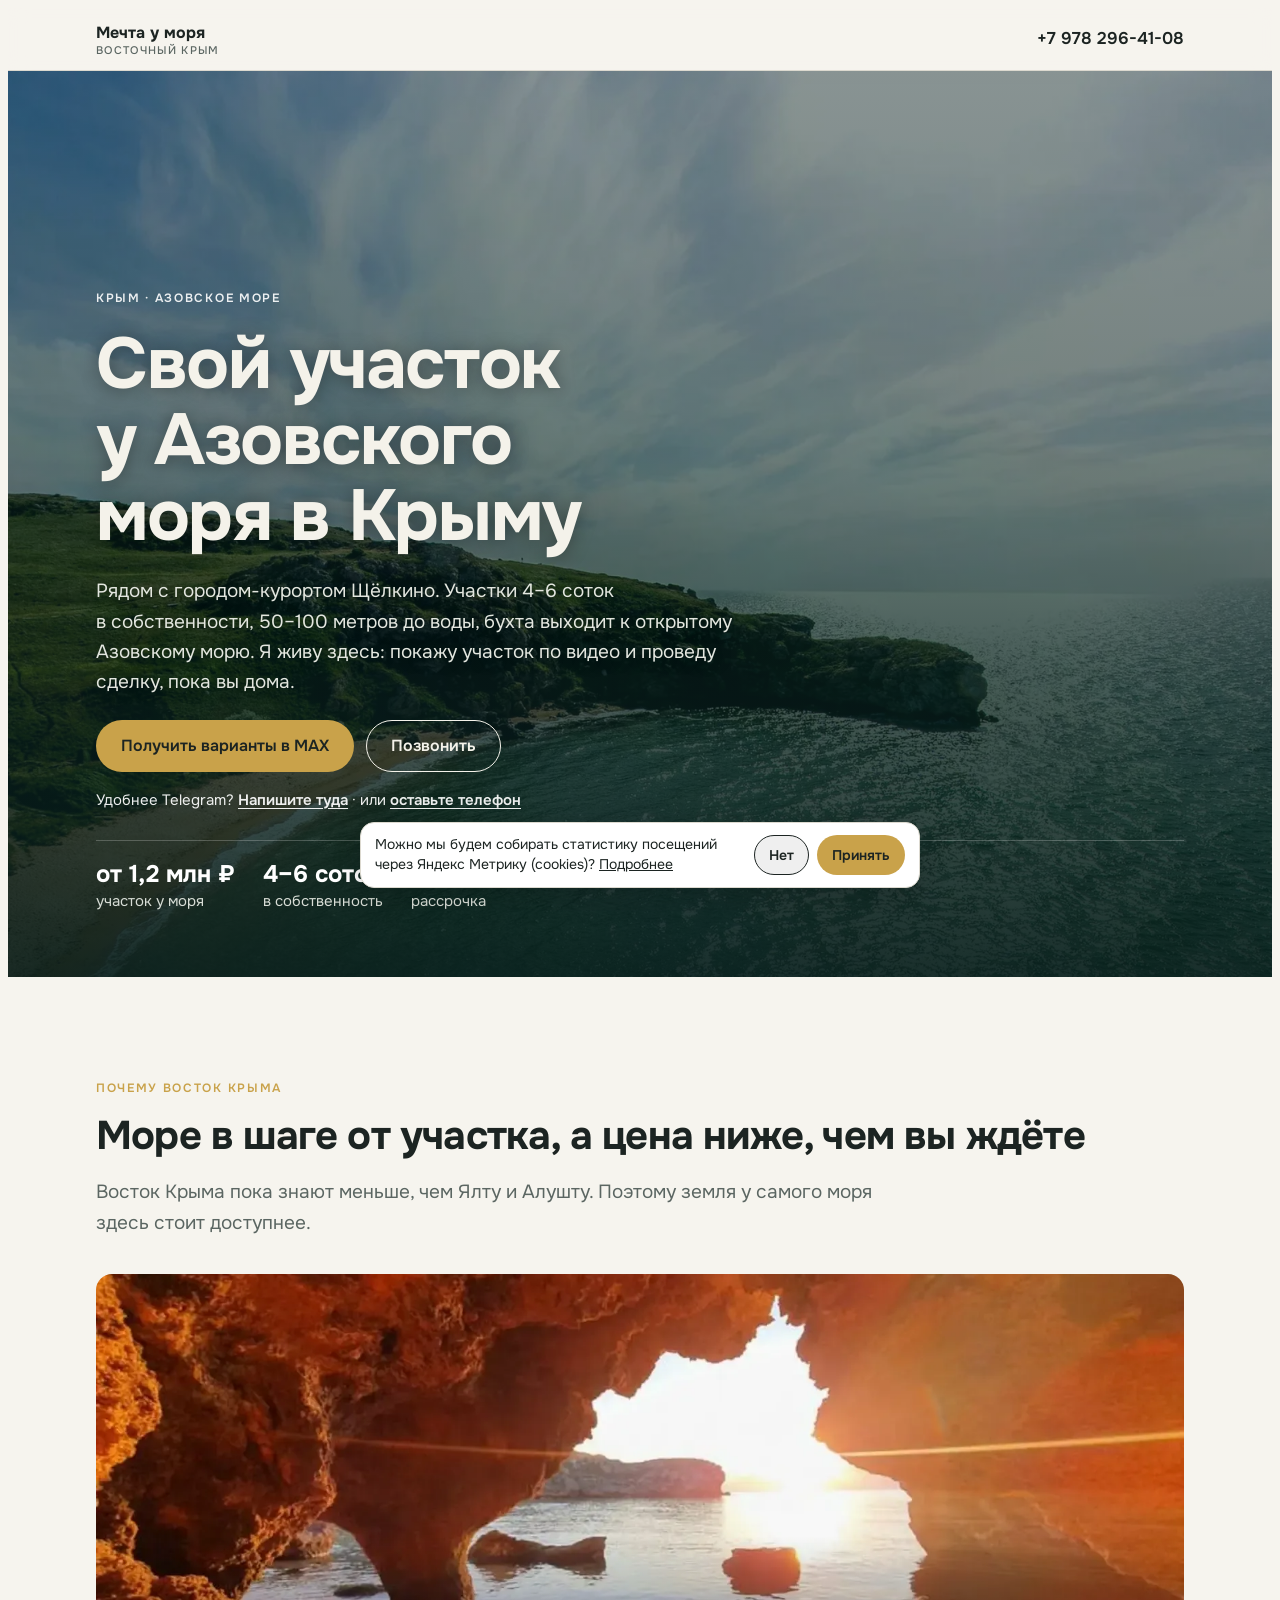
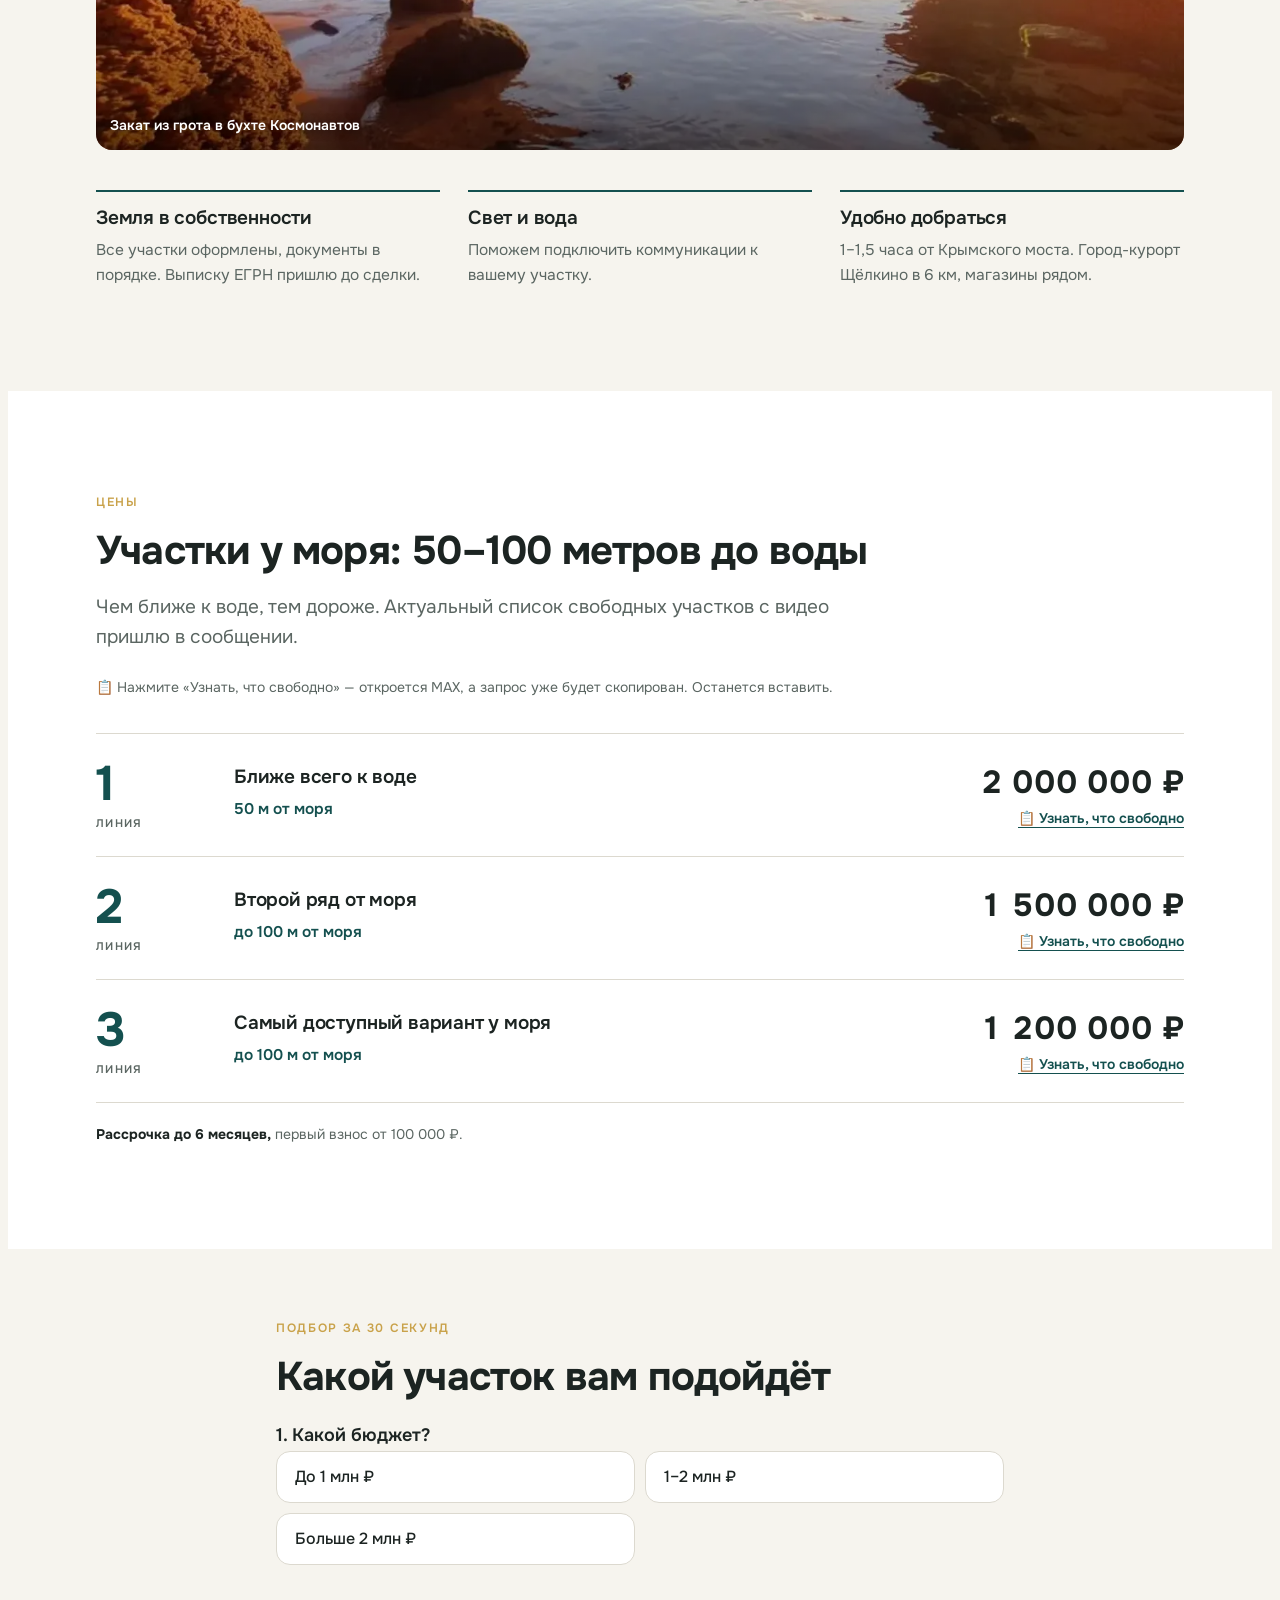
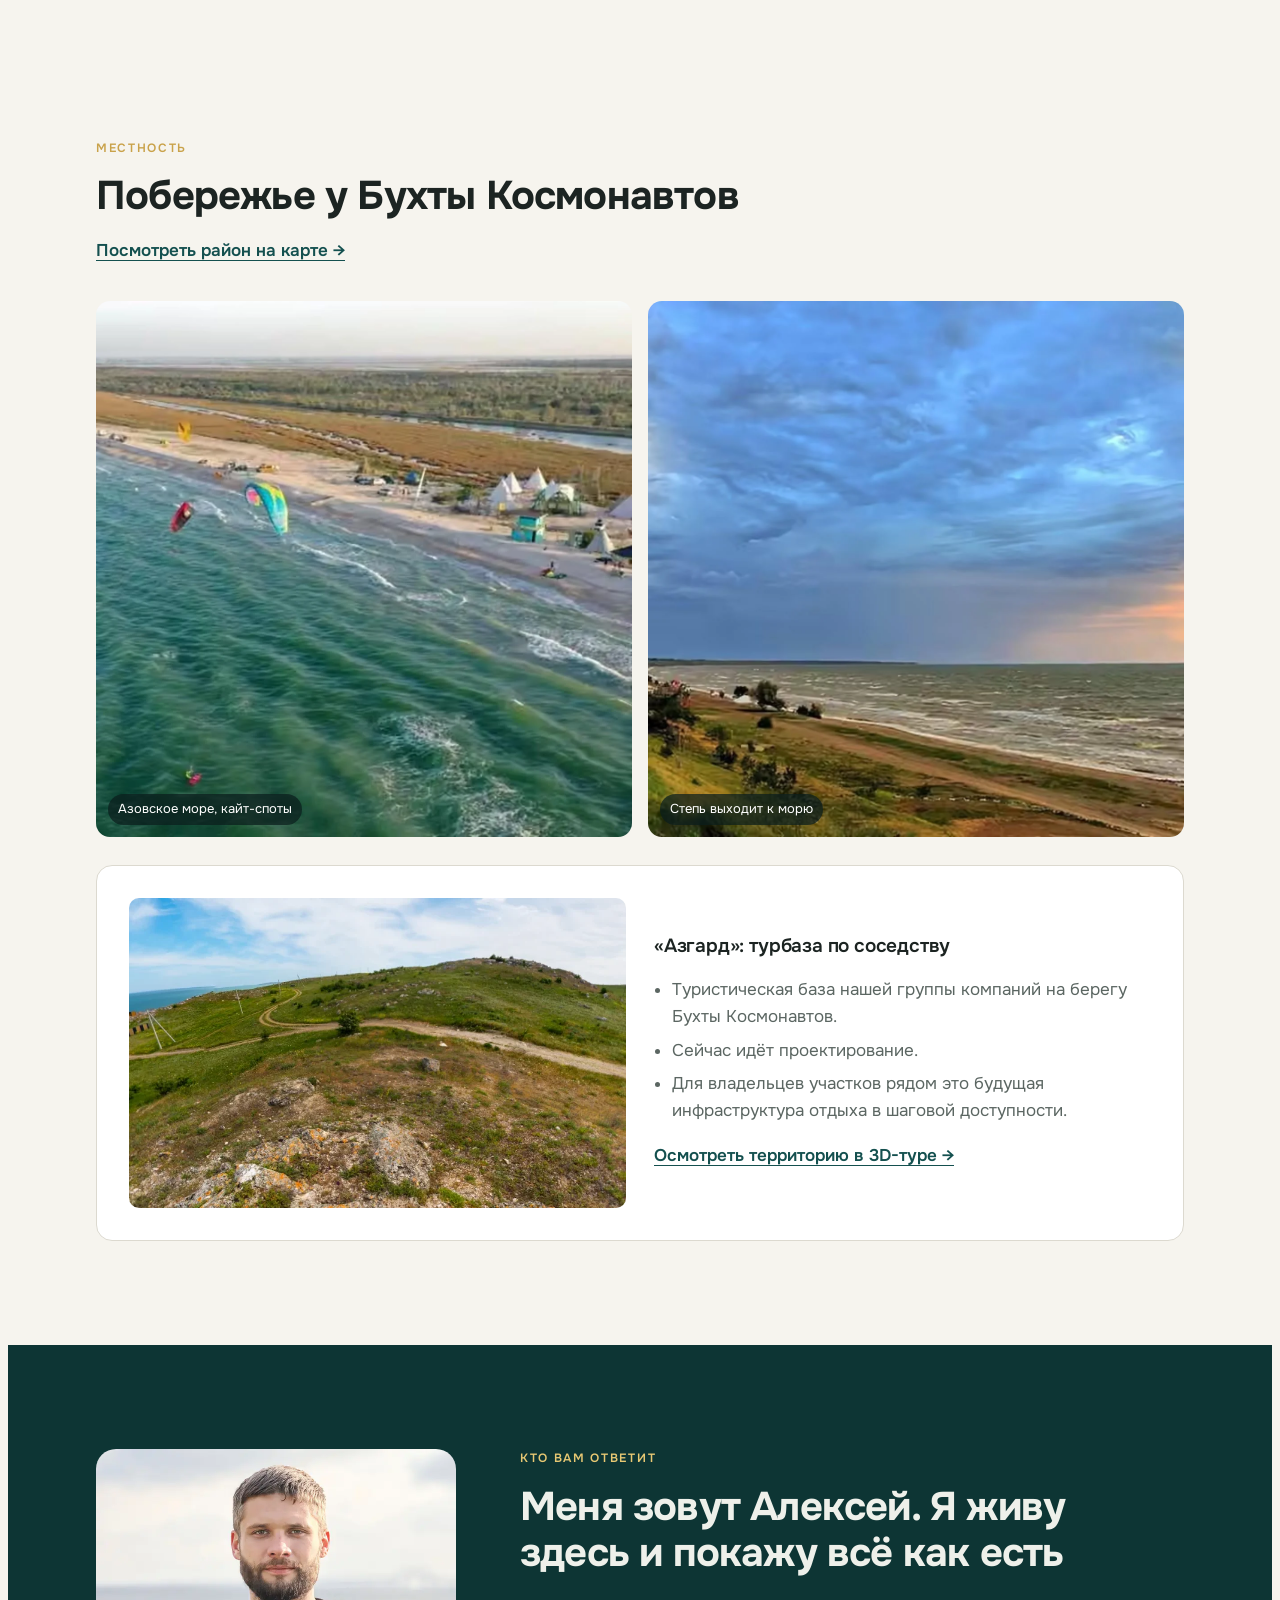
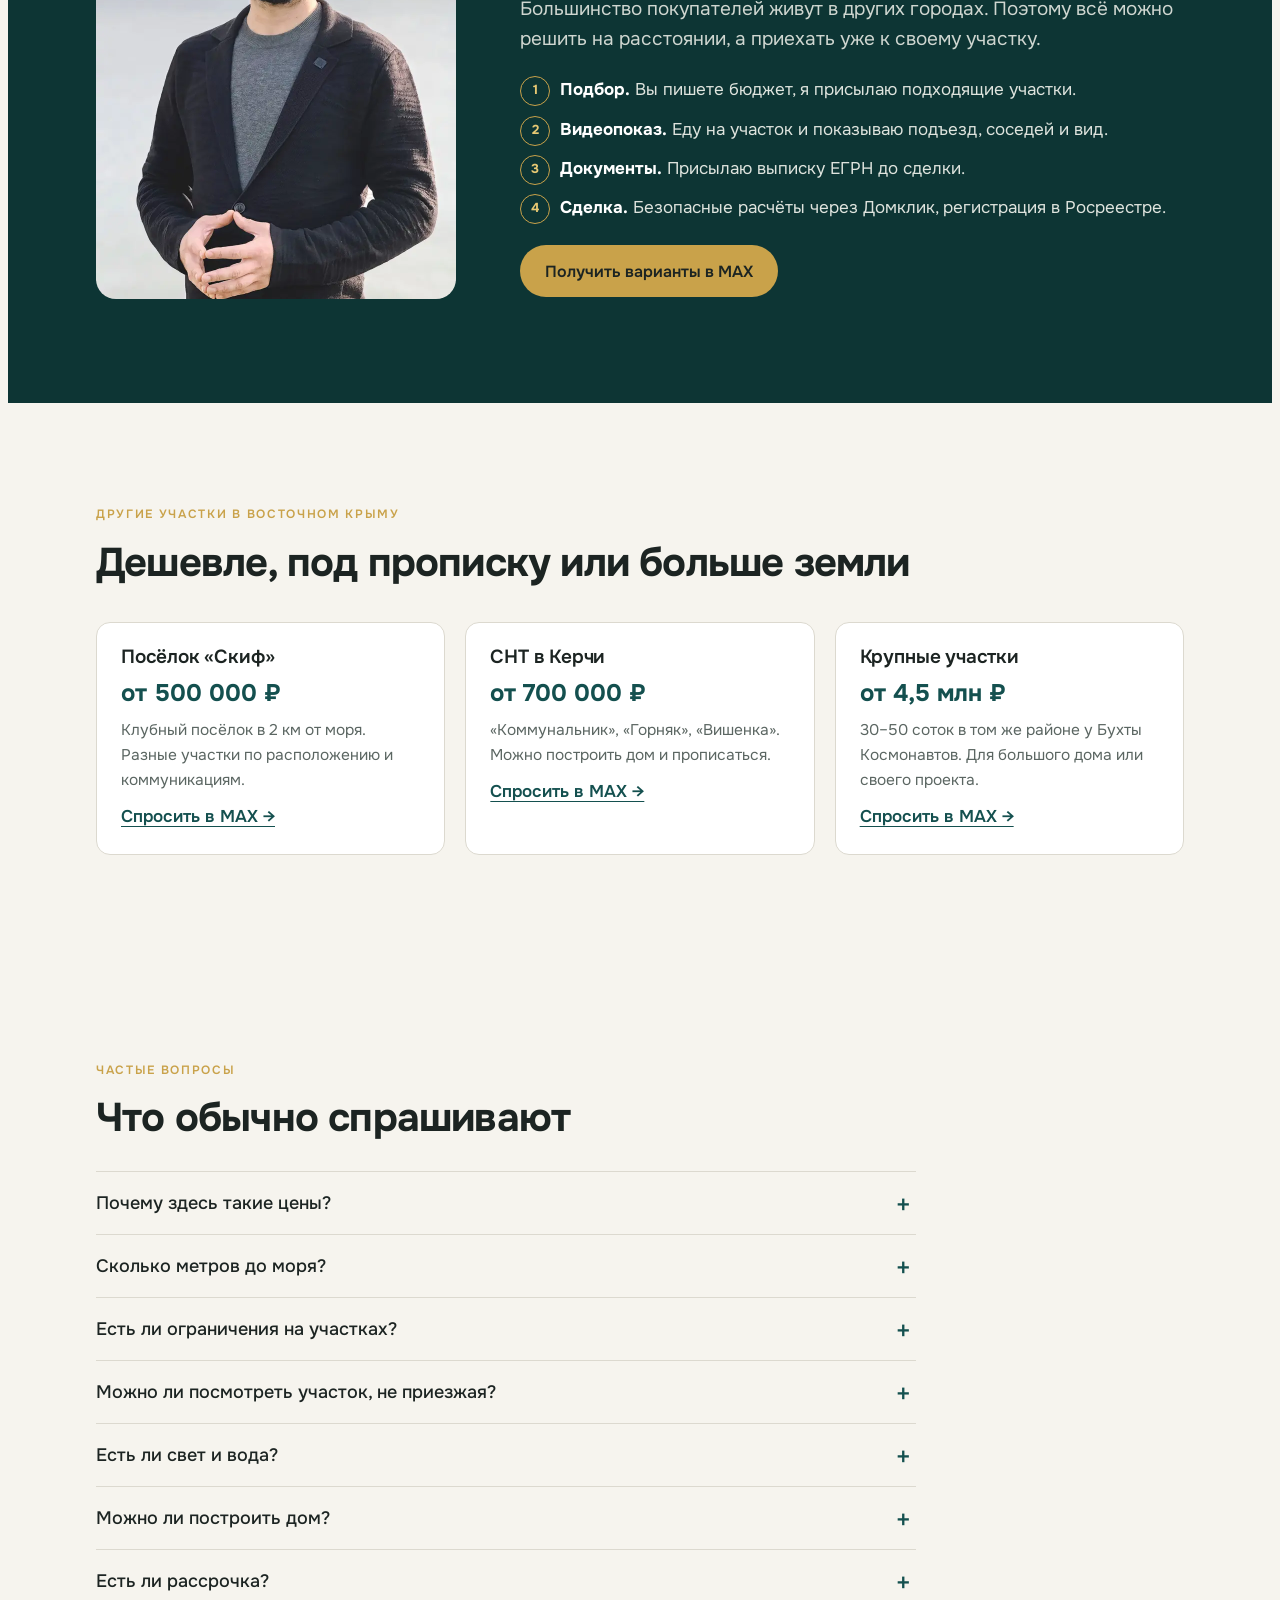
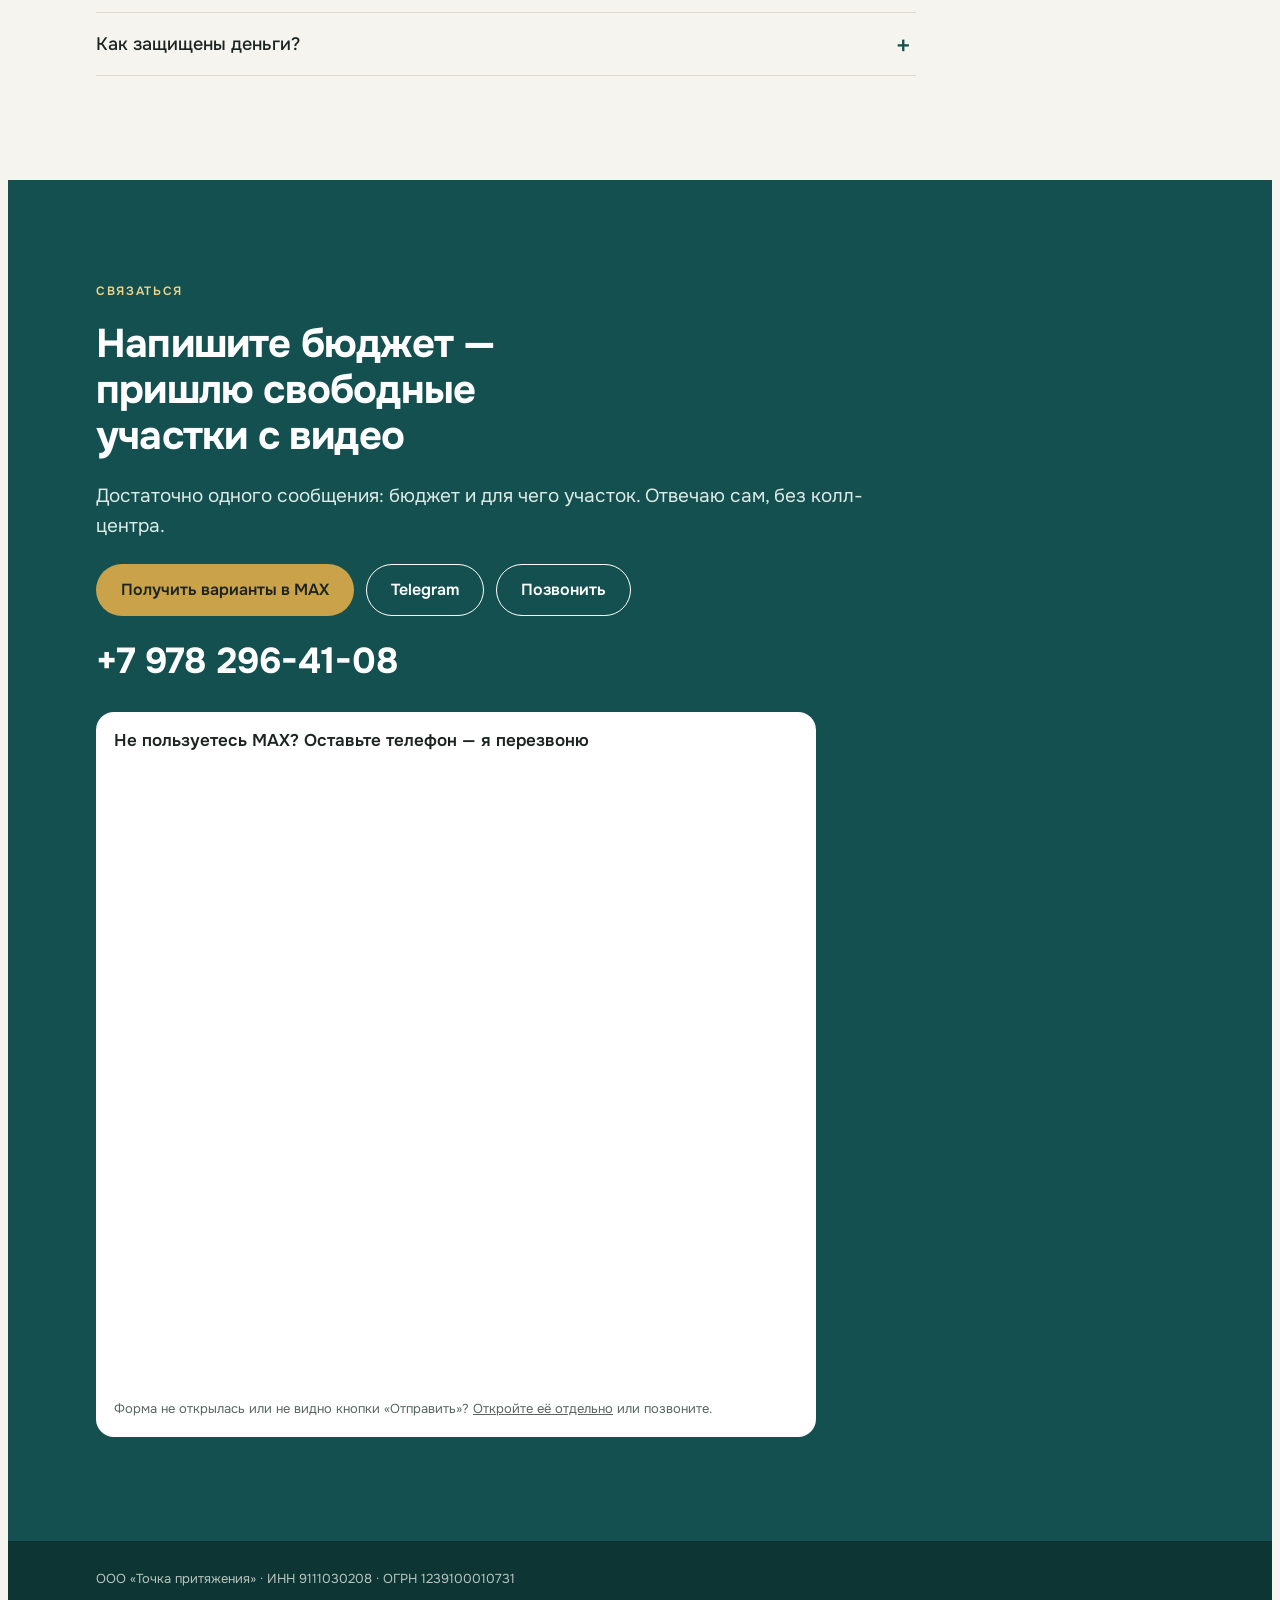
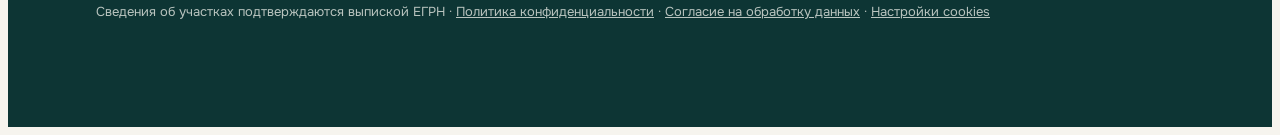
==== index.html @ 86c208ca "Моб. форма: шире и выше (кнопка «Отправить» не обрезается), запасная ссылка на форму с utm; цена на " ====
<!doctype html>
<html lang="ru">
<head>
<meta charset="utf-8">
<meta name="viewport" content="width=device-width, initial-scale=1, viewport-fit=cover">
<title>Участки у моря в Крыму рядом со Щёлкино от 1,2 млн ₽ — Мечта у моря</title>
<meta name="description" content="Участки 4–6 соток в 50–100 метрах от Азовского моря рядом со Щёлкино, Восточный Крым. Первая линия 2 млн ₽, третья 1,2 млн ₽. Земля в собственности, видеопоказ, сделка через Домклик, рассрочка.">
<meta name="robots" content="noindex, nofollow">
<meta name="theme-color" content="#0d3534">
<meta property="og:type" content="website">
<meta property="og:locale" content="ru_RU">
<meta property="og:site_name" content="Мечта у моря">
<meta property="og:title" content="Участки у Азовского моря в Крыму, рядом со Щёлкино, от 1,2 млн ₽">
<meta property="og:description" content="4–6 соток в собственность в 50–100 метрах от моря, рядом с бухтой Космонавтов. Покажу по видео и проведу сделку удалённо.">
<meta property="og:image" content="https://daridarom.github.io/zemlya-u-morya-krym/assets/photos/hero.webp">
<script type="application/ld+json">
{"@context":"https://schema.org","@type":"RealEstateAgent","name":"Мечта у моря — ООО «Точка притяжения»","telephone":"+7-978-296-41-08","areaServed":["Щёлкино","Ленинский район, Республика Крым","Керчь"],"priceRange":"500 000 – 4 500 000 ₽","image":"https://daridarom.github.io/zemlya-u-morya-krym/assets/photos/hero.webp"}
</script>
<link rel="preload" as="image" href="assets/photos/hero.webp">
<link rel="preload" as="font" type="font/woff" href="assets/fonts/onest-var.woff" crossorigin>
<style>
@font-face{font-family:"Onest";src:url("assets/fonts/onest-var.woff") format("woff");font-weight:400 700;font-display:swap}
/* Layout: широкое фото-открытие, дальше — один столбец «разговора» с покупателем, цены — таблица линий от воды к степи */
:root{
  --sea:#14504f;      /* Азовская вода */
  --sea-deep:#0d3534;
  --straw:#c9a24a;    /* сухая степная трава */
  --chalk:#f6f4ee;    /* известняк */
  --ink:#1c2422;
  --muted:#5b6662;
  --line:#dcd9cf;
  --card:#ffffff;
  --display:"Onest",system-ui,-apple-system,"Segoe UI",sans-serif;
  --body:"Onest",system-ui,-apple-system,"Segoe UI",sans-serif;
  --gut-l:max(16px, env(safe-area-inset-left,0px));
  --gut-r:max(16px, env(safe-area-inset-right,0px));
}
@media (prefers-color-scheme: dark){:root:not([data-theme="light"]){
  --sea:#2f8a86;--sea-deep:#0f2726;--straw:#d9b765;--chalk:#121816;--ink:#e9ece8;--muted:#a3ada9;--line:#2c3633;--card:#19211f;color-scheme:dark}}
:root[data-theme="dark"]{--sea:#2f8a86;--sea-deep:#0f2726;--straw:#d9b765;--chalk:#121816;--ink:#e9ece8;--muted:#a3ada9;--line:#2c3633;--card:#19211f;color-scheme:dark}

*{box-sizing:border-box}
body{background:var(--chalk);color:var(--ink);font:400 17px/1.6 var(--body);-webkit-font-smoothing:antialiased}
.wrap{max-width:1120px;margin:0 auto;padding-left:var(--gut-l);padding-right:var(--gut-r)}
h1,h2,h3{font-family:var(--display);font-weight:700;letter-spacing:-.02em;line-height:1.15;text-wrap:balance;margin:0}
h2{font-size:clamp(26px,4vw,40px)}
h3{font-size:19px;font-weight:600;letter-spacing:-.01em}
p{margin:0}
a{color:inherit}
.label{font:600 12px/1.2 var(--body);letter-spacing:.14em;text-transform:uppercase;color:var(--straw)}
section{padding-block:clamp(56px,9vw,104px)}
.stack{display:grid;gap:18px}
.lead{font-size:clamp(17px,2vw,19px);color:var(--muted);max-width:60ch}

/* кнопки */
.btns{display:flex;flex-wrap:wrap;gap:12px}
.btn{display:inline-flex;align-items:center;justify-content:center;gap:8px;min-height:52px;padding:0 24px;border-radius:999px;font:600 16px var(--body);text-decoration:none;border:1.5px solid transparent;transition:transform .15s, background .15s}
.btn:hover{transform:translateY(-1px)}
.btn:focus-visible,a:focus-visible,summary:focus-visible{outline:3px solid var(--straw);outline-offset:3px}
.btn-max{background:var(--straw);color:#1c2422}
.btn-call{border-color:currentColor;color:inherit}
.btn-sea{background:var(--sea);color:#fff}

/* шапка */
.top{position:sticky;top:env(safe-area-inset-top,0px);z-index:20;background:color-mix(in srgb,var(--chalk) 92%,transparent);backdrop-filter:blur(10px);border-bottom:1px solid var(--line)}
body::before{content:"";position:fixed;inset:0 0 auto;height:env(safe-area-inset-top,0px);z-index:30;background:var(--chalk)}
.top .wrap{display:flex;align-items:center;justify-content:space-between;gap:16px;min-height:62px}
.brand{font:700 16px var(--display);text-decoration:none}
.brand small{display:block;font:500 11px var(--body);letter-spacing:.12em;text-transform:uppercase;color:var(--muted)}
.top-phone{font-weight:600;text-decoration:none;white-space:nowrap}

/* hero */
.hero{position:relative;padding:0;background:var(--sea-deep);color:#f4f2ea;overflow:hidden}
.hero img{position:absolute;inset:0;width:100%;height:100%;object-fit:cover;opacity:.95}
.hero::after{content:"";position:absolute;inset:0;background:linear-gradient(180deg,rgba(8,30,29,.45) 0%,rgba(8,30,29,.55) 45%,rgba(8,30,29,.92) 100%)}
.hero .wrap{position:relative;z-index:1;padding-block:clamp(120px,22vw,220px) clamp(36px,6vw,64px);display:grid;gap:22px}
.hero h1,.hero .lead{text-shadow:0 1px 18px rgba(0,0,0,.35)}
.hero h1{font-size:clamp(36px,6.4vw,72px);max-width:14ch;line-height:1.05}
.hero .lead{color:#e3e6df;max-width:52ch}
.hero .label{color:#fff;opacity:.9}
.hero-price{display:flex;flex-wrap:wrap;gap:8px 28px;font-size:15px;color:#d8ddd6;border-top:1px solid rgba(255,255,255,.22);padding-top:18px;margin-top:6px}
.hero-price b{font:700 24px var(--display);color:#fff;display:block}

/* почему восток */
.why-photo{margin:36px 0 0;position:relative;border-radius:16px;overflow:hidden;aspect-ratio:16/7;max-width:100%}
.why-photo img{width:100%;height:100%;object-fit:cover;display:block}
.why-photo::after{content:"";position:absolute;inset:auto 0 0 0;height:45%;background:linear-gradient(transparent,rgba(0,0,0,.55))}
.why-photo figcaption{z-index:1;position:absolute;left:14px;bottom:14px;right:14px;color:#fff;font-size:14px;font-weight:600;text-shadow:0 1px 10px rgba(0,0,0,.6)}
.why-grid{display:grid;grid-template-columns:repeat(3,minmax(0,1fr));gap:28px;margin-top:40px}
.why-grid div{display:grid;gap:8px;align-content:start;border-top:2px solid var(--sea);padding-top:16px}
.why-grid p{color:var(--muted);font-size:15.5px}

/* цены */
.prices{background:var(--card)}
.lines{margin-top:36px;border-top:1px solid var(--line)}
.line{display:grid;grid-template-columns:110px minmax(0,1fr) auto;gap:20px 28px;align-items:center;padding-block:26px;border-bottom:1px solid var(--line)}
.line-no{font:700 48px/1 var(--display);color:var(--sea)}
.line-no small{display:block;font:600 11px var(--body);letter-spacing:.12em;text-transform:uppercase;color:var(--muted);margin-top:8px}
.facts{display:flex;flex-wrap:wrap;gap:6px 22px;color:var(--muted);font-size:15px}
.facts span{display:inline-flex;gap:6px;align-items:baseline}
.nw{white-space:nowrap}
.dist{font-weight:600;color:var(--sea);font-size:15.5px}
.line-price{font:700 clamp(24px,3vw,32px) var(--display);font-variant-numeric:tabular-nums;white-space:nowrap;text-align:right}
.line-price a{display:block;font:600 14px var(--body);color:var(--sea);margin-top:6px;text-underline-offset:4px}
.under-note{margin-top:20px;font-size:14px;color:var(--muted)}

/* Алексей */
.me{background:var(--sea-deep);color:#eef0ea}
.me .wrap{display:grid;grid-template-columns:360px minmax(0,1fr);gap:clamp(28px,5vw,64px);align-items:center}
.me img{width:100%;height:auto;max-width:360px;aspect-ratio:4/5;object-fit:cover;object-position:50% 20%;border-radius:20px}
.me .lead{color:#cfd6d0}
.me ul{margin:0;padding:0;list-style:none;display:grid;gap:8px;color:#dfe4de}
.me li{padding-left:22px;position:relative}
.me li::before{content:"";position:absolute;left:0;top:.7em;width:10px;height:2px;background:var(--straw)}
.me .label{color:#e7c873}

/* дистанционная покупка */
.steps{display:grid;grid-template-columns:repeat(4,minmax(0,1fr));gap:20px;margin-top:40px;counter-reset:s}
.step{background:var(--card);border:1px solid var(--line);border-radius:14px;padding:22px;display:grid;gap:8px;align-content:start}
.step::before{counter-increment:s;content:counter(s);font:700 15px var(--display);color:var(--sea);width:34px;height:34px;border-radius:50%;border:1.5px solid var(--sea);display:grid;place-items:center}
.step p{color:var(--muted);font-size:15px}

/* место */
.place-grid{display:grid;grid-template-columns:1fr 1fr;gap:16px;margin-top:36px}
.place-grid figure{aspect-ratio:1}
.place-grid figure{margin:0;position:relative;border-radius:14px;overflow:hidden;background:var(--line);min-height:0}
.place-grid img{width:100%;height:100%;object-fit:cover;display:block}
.place-grid figcaption{position:absolute;left:12px;bottom:12px;background:rgba(10,30,29,.72);color:#fff;font-size:13px;padding:5px 10px;border-radius:999px}
.azgard{margin-top:28px;display:grid;grid-template-columns:minmax(0,1fr) minmax(0,1fr);gap:28px;align-items:center;background:var(--card);border:1px solid var(--line);border-radius:16px;padding:clamp(20px,3vw,32px)}
.azgard img{width:100%;border-radius:10px;aspect-ratio:16/10;object-fit:cover;display:block}
.azgard p{color:var(--muted)}
.text-link{font-weight:600;color:var(--sea);text-underline-offset:4px}

/* другие варианты */
.alt-grid{display:grid;grid-template-columns:repeat(3,minmax(0,1fr));gap:20px;margin-top:36px}
.alt{background:var(--card);border:1px solid var(--line);border-radius:14px;padding:24px;display:grid;gap:10px;align-content:start}
.alt .from{font:700 24px var(--display);color:var(--sea)}
.alt p{color:var(--muted);font-size:15.5px}

/* вопросы */
.faq{margin-top:30px;border-top:1px solid var(--line);max-width:820px}
details{border-bottom:1px solid var(--line)}
summary{cursor:pointer;list-style:none;padding:20px 40px 20px 0;font:500 18px var(--body);position:relative}
summary::-webkit-details-marker{display:none}
summary::after{content:"+";position:absolute;right:4px;top:14px;font:400 30px var(--display);color:var(--sea)}
details[open] summary::after{content:"−"}
details p{padding:0 0 20px;color:var(--muted);max-width:65ch}

/* финал */
.final{background:var(--sea);color:#fff;text-align:left}
.final .wrap{display:grid;gap:22px}
.final h2{max-width:20ch}
.final .lead{color:#dcebe8}
.final .phone-big{font:700 clamp(26px,4vw,36px) var(--display);user-select:all}
.final .form-link{color:#fff;font-weight:600;text-underline-offset:4px}

footer{background:var(--sea-deep);color:#b9c4bf;font-size:13px;padding-block:28px calc(28px + 76px)}
footer .wrap{display:flex;flex-wrap:wrap;justify-content:space-between;gap:12px}

/* липкая панель на телефоне */
.dock{display:none}
@media (max-width:760px){
  .hero .wrap{padding-top:96px;gap:16px}
  .hero .label{order:0}.hero h1{order:1}.hero-price{order:2;border-top:0;padding-top:0;margin-top:-4px;gap:6px 18px}.hero-price b{font-size:20px}.hero .btns{order:3}.hero-alt{order:4}.hero .lead{order:5}
  body{font-size:17px}
  .top-phone{font-size:14px}
  .why-grid,.steps,.alt-grid{grid-template-columns:1fr}
  .why-grid{gap:22px}
  .steps{gap:0;border-top:1px solid var(--line)}
  .step{grid-template-columns:34px minmax(0,1fr);column-gap:14px;row-gap:2px;background:none;border:0;border-bottom:1px solid var(--line);border-radius:0;padding:18px 0}
  .step::before{grid-row:1/3}
  .line{grid-template-columns:64px minmax(0,1fr);padding-block:22px}
  .line-no{font-size:34px}
  .line-price{grid-column:1/-1;text-align:left;display:flex;justify-content:space-between;align-items:baseline;gap:12px}
  .line-price a{margin:0}
  .me .wrap{grid-template-columns:1fr}
  .me img{max-width:320px}
  .place-grid{grid-template-columns:1fr 1fr;gap:10px}
  .why-photo{aspect-ratio:4/3}
  .azgard{grid-template-columns:1fr}
  .btns .btn{flex:1 1 100%}
  .dock{display:flex;gap:10px;position:fixed;transition:transform .25s;left:0;right:0;bottom:0;z-index:40;background:var(--card);border-top:1px solid var(--line);padding:10px var(--gut-r) calc(10px + env(safe-area-inset-bottom,0px)) var(--gut-l)}
  .dock .btn{flex:1;min-height:48px;padding:0 12px;font-size:15px}
  .dock .btn-call{color:var(--ink)}
}
.dock.off{transform:translateY(110%)}
@media (prefers-reduced-motion:reduce){*{transition:none!important}}
img{max-width:100%}
.me-steps{margin:4px 0 0;padding:0;list-style:none;counter-reset:m;display:grid;gap:12px;color:#dfe4de}
.me-steps li{counter-increment:m;position:relative;padding-left:40px}
.me-steps li::before{background:none;height:28px;content:counter(m);position:absolute;left:0;top:0;width:28px;height:28px;border-radius:50%;border:1.5px solid var(--straw);color:#e7c873;font:700 13px/25px var(--body);text-align:center}
.me-steps b{color:#fff}
.az-list{margin:0;padding-left:18px;color:var(--muted);display:grid;gap:6px}
.under-note b{color:var(--ink)}
.cookie{position:fixed;left:12px;right:12px;bottom:12px;z-index:50;max-width:560px;margin:0 auto;display:flex;gap:12px;align-items:center;background:var(--card);color:var(--ink);border:1px solid var(--line);border-radius:14px;padding:12px 14px;box-shadow:0 8px 28px rgba(0,0,0,.18);font-size:14px;line-height:1.4}
.cookie[hidden]{display:none}
.cookie p{margin:0;flex:1}
.cookie a{color:inherit}
.cookie .btn{min-height:40px;padding:0 14px;font-size:14px;flex:none}
.cookie-btns{display:flex;gap:8px;flex:none}
@media (max-width:760px){.cookie{left:10px;right:10px;bottom:calc(10px + env(safe-area-inset-bottom,0px));padding:8px 10px 8px 14px;font-size:13px}body:has(.dock:not(.off)) .cookie{bottom:calc(78px + env(safe-area-inset-bottom,0px))}}
.final .form-card{background:#fff;color:#1c2422;border-radius:18px;padding:18px 14px 6px;margin-top:6px}
.final .form-note{margin:0 4px 6px;font-size:13px;color:#5b6662}
.final .form-note a{color:inherit}
.final .form-title{margin:0 4px 4px;font-weight:600;font-size:17px;line-height:1.35}
.final .form-card iframe{display:block;width:100%;height:640px;min-height:560px;border:0}
.final .form-alt{margin:2px 4px 12px;font-size:13px;color:#5b6662}
.final .form-alt a{color:inherit}
@media (max-width:760px){.final .form-card{padding:16px 2px 4px;margin-inline:calc(-1 * var(--gut-l) + 6px) calc(-1 * var(--gut-r) + 6px)}.final .form-card .form-title,.final .form-alt{margin-inline:12px}.final .form-card iframe{height:720px}}
@media (max-width:360px){.final .form-card iframe{height:800px}}
.quiz{background:var(--chalk)}
.q-step[hidden],.q-result[hidden]{display:none}
.quiz .wrap{display:grid;gap:18px;max-width:760px}
.q-text{font:600 18px/1.3 var(--display);margin:6px 0 4px}
.q-opts{display:grid;gap:10px}
.q-opts button{min-height:52px;padding:12px 18px;border-radius:14px;border:1.5px solid var(--line);background:var(--card);color:var(--ink);font:500 16px/1.3 var(--body);text-align:left;cursor:pointer}
.q-opts button:hover,.q-opts button:focus-visible{border-color:var(--sea);outline:none}
.q-result{background:var(--card);border:1.5px solid var(--sea);border-radius:18px;padding:20px;display:grid;gap:12px}
.q-tag{margin:0;font:600 12px var(--body);letter-spacing:.14em;text-transform:uppercase;color:var(--straw)}
.q-title{font-size:22px}
.q-desc{margin:0;color:var(--muted)}
.q-result .btns{display:flex;flex-wrap:wrap;gap:10px}
.q-reset{justify-self:start;background:none;border:0;padding:4px 0;color:var(--muted);text-decoration:underline;font:500 14px var(--body);cursor:pointer}
@media (min-width:761px){.q-opts{grid-template-columns:1fr 1fr}}
.hero-alt{margin:-6px 0 0;font-size:15px;color:#fff;opacity:.92}
.hero-alt a{color:#fff;font-weight:600;text-underline-offset:3px}
.final .form-card{max-width:720px}
@media (min-width:761px){.quiz{padding-block:clamp(48px,6vw,72px)}}
.q-form{width:100%;text-align:center}
.q-or{margin:4px 0 0;color:var(--muted);font-size:15px}
.q-links{display:flex;flex-wrap:wrap;gap:8px}
.q-links .btn{min-height:46px;padding:0 18px;font-size:15px;color:var(--ink)}
.toast{position:fixed;left:50%;top:16px;transform:translateX(-50%);z-index:60;background:#1c2422;color:#fff;padding:10px 16px;border-radius:12px;font-size:14px;box-shadow:0 8px 24px rgba(0,0,0,.25);max-width:calc(100% - 32px);text-align:center}
.toast[hidden]{display:none}
.copy-hint{margin:6px 0 0;font-size:14px;line-height:1.45;color:var(--muted)}
</style>

<script type="application/ld+json">{"@context": "https://schema.org", "@type": "FAQPage", "mainEntity": [{"@type": "Question", "name": "Почему здесь такие цены?", "acceptedAnswer": {"@type": "Answer", "text": "Восток Крыма пока менее известен, и спрос здесь ниже. Это не скидка за недостатки: все участки в собственности, документы в порядке."}}, {"@type": "Question", "name": "Сколько метров до моря?", "acceptedAnswer": {"@type": "Answer", "text": "Первая линия — 50 метров до воды, вторая и третья — до 100 метров. Точное расстояние до каждого свободного участка покажу на карте и на видео."}}, {"@type": "Question", "name": "Есть ли ограничения на участках?", "acceptedAnswer": {"@type": "Answer", "text": "У части участков есть охранные зоны, например вдоль коммуникаций. Они указаны в выписке ЕГРН, и по каждому участку я скажу об этом заранее, до сделки."}}, {"@type": "Question", "name": "Можно ли посмотреть участок, не приезжая?", "acceptedAnswer": {"@type": "Answer", "text": "Да. Я приеду на участок и покажу его по видео: подъезд, границы, соседей, вид на море. Приехать лично можно позже, перед сделкой."}}, {"@type": "Question", "name": "Есть ли свет и вода?", "acceptedAnswer": {"@type": "Answer", "text": "Зависит от участка. По каждому варианту расскажу, что уже подведено и как подключить остальное. С подключением помогаем."}}, {"@type": "Question", "name": "Можно ли построить дом?", "acceptedAnswer": {"@type": "Answer", "text": "Зависит от разрешённого использования конкретного участка. По каждому варианту скажу, что можно строить. Если строительство возможно, построим дом под ключ."}}, {"@type": "Question", "name": "Есть ли рассрочка?", "acceptedAnswer": {"@type": "Answer", "text": "Да, до 6 месяцев, первый взнос от 100 000 ₽. Условия по конкретному участку расскажу в разговоре."}}, {"@type": "Question", "name": "Как защищены деньги?", "acceptedAnswer": {"@type": "Answer", "text": "Расчёты проходят через сервис безопасных сделок Домклик. Продавец получает деньги после регистрации перехода права в Росреестре."}}]}</script>
</head>
<body>
<header class="top">
  <div class="wrap">
    <a class="brand" href="#start">Мечта у моря<small>Восточный Крым</small></a>
    <a class="top-phone" href="tel:+79782964108">+7 978 296-41-08</a>
  </div>
</header>

<main id="start">
  <section class="hero">
    <img src="assets/photos/hero.webp" alt="Берег Азовского моря у Щёлкино" fetchpriority="high">
    <div class="wrap">
      <p class="label">Крым · Азовское море</p>
      <h1>Свой участок у Азовского моря в Крыму</h1>
      <p class="lead">Рядом с городом-курортом Щёлкино. Участки <span class="nw">4–6 соток</span> в собственности, <span class="nw">50–100 метров</span> до воды, бухта выходит к открытому Азовскому морю. Я живу здесь: покажу участок по видео и проведу сделку, пока вы дома.</p>
      <div class="btns">
        <a class="btn btn-max" href="https://max.ru/u/f9LHodD0cOLz-leCnvMTNQNCGHl_K2LRundalWSaDo_sZQo77Q3Mp65kQ8g" target="_blank" rel="noopener">Получить варианты в MAX</a>
        <a class="btn btn-call" href="tel:+79782964108">Позвонить</a>
      </div>
      <p class="hero-alt">Удобнее Telegram? <a href="https://t.me/+79782964108" target="_blank" rel="noopener">Напишите туда</a> · или <a href="#zayavka">оставьте телефон</a></p>
      <div class="hero-price"><span><b>от 1,2 млн ₽</b>участок у моря</span><span><b>4–6 соток</b>в собственность</span><span><b>до 6 мес.</b>рассрочка</span></div>
    </div>
  </section>

  <section class="why">
    <div class="wrap">
      <div class="stack">
        <p class="label">Почему восток Крыма</p>
        <h2>Море в шаге от участка, а цена ниже, чем вы ждёте</h2>
        <p class="lead">Восток Крыма пока знают меньше, чем Ялту и Алушту. Поэтому земля у самого моря здесь стоит доступнее.</p>
      </div>
      <figure class="why-photo"><img src="assets/photos/sunset-wide.webp" alt="Закат из грота в бухте Космонавтов" loading="lazy" width="1600" height="900"><figcaption>Закат из грота в бухте Космонавтов</figcaption></figure>
      <div class="why-grid">
        <div><h3>Земля в собственности</h3><p>Все участки оформлены, документы в порядке. Выписку ЕГРН пришлю до сделки.</p></div>
        <div><h3>Свет и вода</h3><p>Поможем подключить коммуникации к вашему участку.</p></div>
        <div><h3>Удобно добраться</h3><p>1–1,5 часа от Крымского моста. Город-курорт Щёлкино в 6 км, магазины рядом.</p></div>
      </div>
    </div>
  </section>

  <section class="prices" id="ceny">
    <div class="wrap">
      <div class="stack">
        <p class="label">Цены</p>
        <h2>Участки у моря: <span class="nw">50–100 метров</span> до воды</h2>
        <p class="lead">Чем ближе к воде, тем дороже. Актуальный список свободных участков с видео пришлю в сообщении.</p>
        <p class="copy-hint">📋 Нажмите «Узнать, что свободно» — откроется MAX, а запрос уже будет скопирован. Останется вставить.</p>
      </div>
      <div class="lines">
        <div class="line">
          <div class="line-no">1<small>линия</small></div>
          <div class="stack" style="gap:8px"><h3>Ближе всего к воде</h3><p class="dist">50 м от моря</p></div>
          <div class="line-price">2 000 000 ₽<a data-msg="Здравствуйте! Интересует участок у моря: 1-я линия, 50 м от моря, 2 млн ₽. Что сейчас свободно? Пришлите, пожалуйста, видео." href="https://max.ru/u/f9LHodD0cOLz-leCnvMTNQNCGHl_K2LRundalWSaDo_sZQo77Q3Mp65kQ8g" target="_blank" rel="noopener">📋 Узнать, что свободно</a></div>
        </div>
        <div class="line">
          <div class="line-no">2<small>линия</small></div>
          <div class="stack" style="gap:8px"><h3>Второй ряд от моря</h3><p class="dist">до 100 м от моря</p></div>
          <div class="line-price">1 500 000 ₽<a data-msg="Здравствуйте! Интересует участок у моря: 2-я линия, до 100 м от моря, 1,5 млн ₽. Что сейчас свободно? Пришлите, пожалуйста, видео." href="https://max.ru/u/f9LHodD0cOLz-leCnvMTNQNCGHl_K2LRundalWSaDo_sZQo77Q3Mp65kQ8g" target="_blank" rel="noopener">📋 Узнать, что свободно</a></div>
        </div>
        <div class="line">
          <div class="line-no">3<small>линия</small></div>
          <div class="stack" style="gap:8px"><h3>Самый доступный вариант у моря</h3><p class="dist">до 100 м от моря</p></div>
          <div class="line-price">1 200 000 ₽<a data-msg="Здравствуйте! Интересует участок у моря: 3-я линия, до 100 м от моря, 1,2 млн ₽. Что сейчас свободно? Пришлите, пожалуйста, видео." href="https://max.ru/u/f9LHodD0cOLz-leCnvMTNQNCGHl_K2LRundalWSaDo_sZQo77Q3Mp65kQ8g" target="_blank" rel="noopener">📋 Узнать, что свободно</a></div>
        </div>
      </div>
      <p class="under-note"><b>Рассрочка до 6 месяцев,</b> первый взнос от 100 000 ₽.</p>
    </div>
  </section>


  <section class="quiz" id="podbor">
    <div class="wrap">
      <p class="label">Подбор за 30 секунд</p>
      <h2>Какой участок вам подойдёт</h2>
      <div class="q-step" data-step="1">
        <p class="q-text">1. Какой бюджет?</p>
        <div class="q-opts">
          <button type="button" data-k="budget" data-v="lt1">До 1 млн ₽</button>
          <button type="button" data-k="budget" data-v="1to2">1–2 млн ₽</button>
          <button type="button" data-k="budget" data-v="gt2">Больше 2 млн ₽</button>
        </div>
      </div>
      <div class="q-step" data-step="2" hidden>
        <p class="q-text">2. Что для вас главное?</p>
        <div class="q-opts">
          <button type="button" data-k="goal" data-v="sea">Жить у самого моря</button>
          <button type="button" data-k="goal" data-v="cheap">Подешевле, море рядом</button>
          <button type="button" data-k="goal" data-v="home">Построить дом и прописаться</button>
          <button type="button" data-k="goal" data-v="big">Много земли</button>
        </div>
      </div>
      <div class="q-result" hidden>
        <p class="q-tag">Вам подойдёт</p>
        <h3 class="q-title"></h3>
        <p class="q-desc"></p>
        <a class="btn btn-max q-form" href="#zayavka">Оставить телефон</a>
        <p class="q-or">Перезвоню и пришлю подборку. Или напишите сами:</p>
        <div class="q-links">
          <a class="btn btn-call q-max" data-msg="Здравствуйте! Хочу подобрать участок." href="https://max.ru/u/f9LHodD0cOLz-leCnvMTNQNCGHl_K2LRundalWSaDo_sZQo77Q3Mp65kQ8g" target="_blank" rel="noopener">📋 MAX</a>
          <a class="btn btn-call q-tg" data-msg="Здравствуйте! Хочу подобрать участок." href="https://t.me/+79782964108" target="_blank" rel="noopener">📋 Telegram</a>
          <a class="btn btn-call" href="tel:+79782964108">+7 978 296-41-08</a>
        </div>
        <p class="copy-hint">📋 Ваш запрос скопируется — в MAX или Telegram останется вставить его в чат.</p>
        <button type="button" class="q-reset">Пройти заново</button>
      </div>
    </div>
  </section>

  <section class="place" id="mesto">
    <div class="wrap">
      <div class="stack">
        <p class="label">Местность</p>
        <h2>Побережье у Бухты Космонавтов</h2>
        <p><a class="text-link" href="https://yandex.ru/maps/?ll=35.762454%2C45.398889&z=13" target="_blank" rel="noopener">Посмотреть район на карте →</a></p>
      </div>
      <div class="place-grid">
        <figure><img src="assets/photos/coast-kite.webp" alt="Кайтеры на Азовском море у Щёлкино" loading="lazy"><figcaption>Азовское море, кайт-споты</figcaption></figure>
        <figure><img src="assets/photos/coast-storm.webp" alt="Степной берег Азовского моря у Щёлкино" loading="lazy"><figcaption>Степь выходит к морю</figcaption></figure>
      </div>
      <div class="azgard">
        <img src="assets/photos/tour-poster.webp" alt="Территория проекта «Азгард» у Бухты Космонавтов" loading="lazy">
        <div class="stack">
          <h3>«Азгард»: турбаза по соседству</h3>
          <ul class="az-list">
            <li>Туристическая база нашей группы компаний на берегу Бухты Космонавтов.</li>
            <li>Сейчас идёт проектирование.</li>
            <li>Для владельцев участков рядом это будущая инфраструктура отдыха в шаговой доступности.</li>
          </ul>
          <a class="text-link" href="https://azgard-crimea.ru/" target="_blank" rel="noopener">Осмотреть территорию в 3D-туре →</a>
        </div>
      </div>
    </div>
  </section>

  <section class="me" id="aleksey">
    <div class="wrap">
      <img src="assets/photos/aleksey.webp" alt="Алексей Горшков на берегу моря в Крыму" loading="lazy" width="720" height="900">
      <div class="stack">
        <p class="label">Кто вам ответит</p>
        <h2>Меня зовут Алексей. Я живу здесь и покажу всё как есть</h2>
        <p class="lead">Большинство покупателей живут в других городах. Поэтому всё можно решить на расстоянии, а приехать уже к своему участку.</p>
        <ol class="me-steps">
          <li><b>Подбор.</b> Вы пишете бюджет, я присылаю подходящие участки.</li>
          <li><b>Видеопоказ.</b> Еду на участок и показываю подъезд, соседей и вид.</li>
          <li><b>Документы.</b> Присылаю выписку ЕГРН до сделки.</li>
          <li><b>Сделка.</b> Безопасные расчёты через Домклик, регистрация в Росреестре.</li>
        </ol>
        <div class="btns" style="margin-top:6px"><a class="btn btn-max" href="https://max.ru/u/f9LHodD0cOLz-leCnvMTNQNCGHl_K2LRundalWSaDo_sZQo77Q3Mp65kQ8g" target="_blank" rel="noopener">Получить варианты в MAX</a></div>
      </div>
    </div>
  </section>

  <section class="other" id="drugie">
    <div class="wrap">
      <div class="stack">
        <p class="label">Другие участки в Восточном Крыму</p>
        <h2>Дешевле, под прописку или больше земли</h2>
      </div>
      <div class="alt-grid">
        <div class="alt"><h3>Посёлок «Скиф»</h3><p class="from">от 500 000 ₽</p><p>Клубный посёлок в 2 км от моря. Разные участки по расположению и коммуникациям.</p><a class="text-link" href="https://max.ru/u/f9LHodD0cOLz-leCnvMTNQNCGHl_K2LRundalWSaDo_sZQo77Q3Mp65kQ8g" target="_blank" rel="noopener">Спросить в MAX →</a></div>
        <div class="alt"><h3>СНТ в Керчи</h3><p class="from">от 700 000 ₽</p><p>«Коммунальник», «Горняк», «Вишенка». Можно построить дом и прописаться.</p><a class="text-link" href="https://max.ru/u/f9LHodD0cOLz-leCnvMTNQNCGHl_K2LRundalWSaDo_sZQo77Q3Mp65kQ8g" target="_blank" rel="noopener">Спросить в MAX →</a></div>
        <div class="alt"><h3>Крупные участки</h3><p class="from">от 4,5 млн ₽</p><p>30–50 соток в том же районе у Бухты Космонавтов. Для большого дома или своего проекта.</p><a class="text-link" href="https://max.ru/u/f9LHodD0cOLz-leCnvMTNQNCGHl_K2LRundalWSaDo_sZQo77Q3Mp65kQ8g" target="_blank" rel="noopener">Спросить в MAX →</a></div>
      </div>
    </div>
  </section>

  <section class="questions">
    <div class="wrap">
      <div class="stack">
        <p class="label">Частые вопросы</p>
        <h2>Что обычно спрашивают</h2>
      </div>
      <div class="faq">
        <details><summary>Почему здесь такие цены?</summary><p>Восток Крыма пока менее известен, и спрос здесь ниже. Это не скидка за недостатки: все участки в собственности, документы в порядке.</p></details>
        <details><summary>Сколько метров до моря?</summary><p>Первая линия — 50 метров до воды, вторая и третья — до 100 метров. Точное расстояние до каждого свободного участка покажу на карте и на видео.</p></details>
        <details><summary>Есть ли ограничения на участках?</summary><p>У части участков есть охранные зоны, например вдоль коммуникаций. Они указаны в выписке ЕГРН, и по каждому участку я скажу об этом заранее, до сделки.</p></details>
        <details><summary>Можно ли посмотреть участок, не приезжая?</summary><p>Да. Я приеду на участок и покажу его по видео: подъезд, границы, соседей, вид на море. Приехать лично можно позже, перед сделкой.</p></details>
        <details><summary>Есть ли свет и вода?</summary><p>Зависит от участка. По каждому варианту расскажу, что уже подведено и как подключить остальное. С подключением помогаем.</p></details>
        <details><summary>Можно ли построить дом?</summary><p>Зависит от разрешённого использования конкретного участка. По каждому варианту скажу, что можно строить. Если строительство возможно, построим дом под ключ.</p></details>
        <details><summary>Есть ли рассрочка?</summary><p>Да, до 6 месяцев, первый взнос от 100 000 ₽. Условия по конкретному участку расскажу в разговоре.</p></details>
        <details><summary>Как защищены деньги?</summary><p>Расчёты проходят через сервис безопасных сделок Домклик. Продавец получает деньги после регистрации перехода права в Росреестре.</p></details>
      </div>
    </div>
  </section>

  <section class="final" id="svyaz">
    <div class="wrap">
      <p class="label" style="color:#f0d48c">Связаться</p>
      <h2>Напишите бюджет — пришлю свободные участки с видео</h2>
      <p class="lead">Достаточно одного сообщения: бюджет и для чего участок. Отвечаю сам, без колл-центра.</p>
      <div class="btns">
        <a class="btn btn-max" href="https://max.ru/u/f9LHodD0cOLz-leCnvMTNQNCGHl_K2LRundalWSaDo_sZQo77Q3Mp65kQ8g" target="_blank" rel="noopener">Получить варианты в MAX</a>
        <a class="btn btn-call" href="https://t.me/+79782964108" target="_blank" rel="noopener">Telegram</a>
        <a class="btn btn-call" href="tel:+79782964108">Позвонить</a>
      </div>
      <p class="phone-big">+7 978 296-41-08</p>
      <div class="form-card" id="zayavka">
        <p class="form-title">Не пользуетесь MAX? Оставьте телефон — я перезвоню</p>
        <iframe id="ya-form" src="https://forms.yandex.ru/u/6adc777e852af3c4d5fc9a8f/?iframe=1" name="ya-form-6adc777e852af3c4d5fc9a8f" title="Заявка на подбор участка" loading="lazy"></iframe>
        <p class="form-alt">Форма не открылась или не видно кнопки «Отправить»? <a id="ya-form-link" href="https://forms.yandex.ru/u/6adc777e852af3c4d5fc9a8f/" target="_blank" rel="noopener">Откройте её отдельно</a> или позвоните.</p>
      </div>
    </div>
  </section>
</main>

<footer>
  <div class="wrap">
    <span>ООО «Точка притяжения» · ИНН 9111030208 · ОГРН 1239100010731</span>
    <span>Сведения об участках подтверждаются выпиской ЕГРН · <a href="politika.html">Политика конфиденциальности</a> · <a href="soglasie.html">Согласие на обработку данных</a> · <a href="#" id="cookie-settings">Настройки cookies</a></span>
  </div>
</footer>

<div class="cookie" id="cookie" hidden>
  <p>Можно мы будем собирать статистику посещений через Яндекс Метрику (cookies)? <a href="politika.html#cookies">Подробнее</a></p>
  <div class="cookie-btns"><button type="button" class="btn btn-call" id="cookie-no">Нет</button><button type="button" class="btn btn-max" id="cookie-ok">Принять</button></div>
</div>
<div class="toast" id="toast" role="status" hidden>Запрос скопирован. В чате нажмите на поле ввода → «Вставить»</div>
<nav class="dock off" aria-label="Быстрая связь">
  <a class="btn btn-max" href="https://max.ru/u/f9LHodD0cOLz-leCnvMTNQNCGHl_K2LRundalWSaDo_sZQo77Q3Mp65kQ8g" target="_blank" rel="noopener">Написать в MAX</a>
  <a class="btn btn-call" href="tel:+79782964108">Позвонить</a>
</nav>
<script>
(function(){var d=document.querySelector('.dock');if(!d||!('IntersectionObserver' in window)){if(d)d.classList.remove('off');return}
var vis=new Set();var io=new IntersectionObserver(function(es){es.forEach(function(e){e.isIntersecting?vis.add(e.target):vis.delete(e.target)});d.classList.toggle('off',vis.size>0)},{threshold:0.15});
document.querySelectorAll('.hero,.final').forEach(function(el){io.observe(el)})}());
</script>


<script>
/* Метки рекламы (utm, yclid) передаём во встроенную Яндекс Форму — в скрытые поля заявки */
(function () {
  var params = new URLSearchParams(window.location.search);
  var keys = ["utm_source", "utm_medium", "utm_campaign", "utm_content", "utm_term", "yclid"];
  var frame = document.getElementById("ya-form");
  if (frame) {
    var url = new URL(frame.src);
    keys.forEach(function (key) {
      var val = params.get(key);
      if (val) url.searchParams.set(key, val.slice(0, 250));
    });
    frame.src = url.toString();
    var link = document.getElementById("ya-form-link");
    if (link) { var lu = new URL(url.toString()); lu.searchParams.delete("iframe"); link.href = lu.toString(); }
  }
}());
</script>
<!--METRIKA-->
<script>
(function(){
  /* Плашка cookies: показываем один раз */
  /* Метрика включается только после согласия посетителя на cookies */
  var c=document.getElementById('cookie'),k='cookie-consent',v=null;
  try{ v=localStorage.getItem(k); }catch(e){}
  if(v==='yes'){ if(window.loadYM) window.loadYM(); } else if(v!=='no'){ c.hidden=false; }
  function answer(val){ c.hidden=true; try{localStorage.setItem(k,val)}catch(e){} if(val==='yes'&&window.loadYM) window.loadYM(); }
  document.getElementById('cookie-ok').addEventListener('click',function(){ answer('yes'); });
  document.getElementById('cookie-no').addEventListener('click',function(){ answer('no'); });
  document.getElementById('cookie-settings').addEventListener('click',function(e){ e.preventDefault(); c.hidden=false; });
  /* Готовый текст для MAX: копируем по нажатию, человек вставляет его в чат */
  var t=document.getElementById('toast'),tt;
  function shown(){ t.hidden=false; clearTimeout(tt); tt=setTimeout(function(){t.hidden=true},7000); }
  function fallback(m){ try{ var x=document.createElement('textarea'); x.value=m; x.setAttribute('readonly',''); x.style.position='fixed'; x.style.opacity='0'; document.body.appendChild(x); x.select(); x.setSelectionRange(0,m.length); var ok=document.execCommand('copy'); document.body.removeChild(x); if(ok) shown(); }catch(err){} }
  document.addEventListener('click',function(e){
    var a=e.target.closest && e.target.closest('a[data-msg]'); if(!a) return;
    var m=a.getAttribute('data-msg');
    if(navigator.clipboard&&navigator.clipboard.writeText){ navigator.clipboard.writeText(m).then(shown,function(){ fallback(m); }); } else { fallback(m); }
  },true);
  /* Цели Метрики: переход в MAX, звонок, открытие формы */
  function goal(name){ if(window.ym && window.YM_ID) window.ym(window.YM_ID,'reachGoal',name); }
  document.addEventListener('click',function(e){
    var a=e.target.closest && e.target.closest('a[href]'); if(!a) return;
    var h=a.getAttribute('href');
    if(h.indexOf('max.ru')>-1) goal('max_click');
    else if(h.indexOf('t.me/')>-1) goal('tg_click');
    else if(h.indexOf('tel:')===0) goal('phone_click');
    else if(h.indexOf('forms.yandex.ru')>-1) goal('form_open');
  },true);
  /* Начал заполнять встроенную форму: фокус ушёл в её окно */
  var sent=false; window.addEventListener('blur',function(){ if(!sent && document.activeElement && document.activeElement.id==='ya-form'){ sent=true; goal('form_open'); } });
}());
</script>
<script>
/* Квиз-помощник: два вопроса → подходящее направление → MAX или форма */
(function(){
  var root=document.getElementById('podbor'); if(!root) return;
  var a={}, steps=root.querySelectorAll('.q-step'), res=root.querySelector('.q-result');
  var R={
    sea:{t:'Участок 4–6 соток у моря рядом со Щёлкино',d:'50–100 метров до воды, бухта выходит к открытому морю. Цены: 1,2 млн ₽ (3-я линия), 1,5 млн ₽ (2-я), 2 млн ₽ (1-я, 50 м от моря). Рассрочка до 6 месяцев.'},
    seaLow:{t:'Посёлок «Скиф» — в 2 км от моря',d:'В вашем бюджете — «Скиф» от 500 000 ₽, в 2 км от моря. Ближайший вариант у самого моря — 3-я линия за 1,2 млн ₽, есть рассрочка до 6 месяцев с первым взносом от 100 000 ₽.'},
    cheap:{t:'Посёлок «Скиф» — в 2 км от моря',d:'Участки от 500 000 ₽. Разные варианты по расположению и коммуникациям — пришлю, что свободно.'},
    home:{t:'СНТ в Керчи',d:'Участки от 700 000 ₽: можно построить дом и прописаться. Если строительство возможно, построим дом под ключ.'},
    big:{t:'Крупный участок 30–50 соток',d:'От 4,5 млн ₽, в районе Бухты Космонавтов. Для большого дома или своего проекта.'}
  };
  function goal(n){ if(window.ym&&window.YM_ID) window.ym(window.YM_ID,'reachGoal',n); }
  function show(n){ steps.forEach(function(s){ s.hidden = s.getAttribute('data-step')!==String(n); }); res.hidden = n!=='res'; }
  root.addEventListener('click',function(e){
    var f=e.target.closest('.q-form');
    if(f && root.podbor){ var fr=document.getElementById('ya-form'); if(fr){ var u=new URL(fr.src); u.searchParams.set('podbor',root.podbor); fr.src=u.toString(); } goal('quiz_form'); return; }
    var b=e.target.closest('button'); if(!b) return;
    if(b.classList.contains('q-reset')){ a={}; show(1); return; }
    var k=b.getAttribute('data-k'); if(!k) return;
    a[k]=b.getAttribute('data-v');
    if(k==='budget'){ if(!a.started){ a.started=1; goal('quiz_start'); } show(2); return; }
    var key=a.goal==='sea' && a.budget==='lt1' ? 'seaLow' : a.goal;
    var r=R[key]; root.querySelector('.q-title').textContent=r.t; root.querySelector('.q-desc').textContent=r.d;
    var B={lt1:'до 1 млн ₽','1to2':'1–2 млн ₽',gt2:'больше 2 млн ₽'}[a.budget];
    root.podbor=r.t+' | бюджет: '+B;
    root.querySelector('.q-max').setAttribute('data-msg','Здравствуйте! Прошёл подбор на сайте: '+r.t+', бюджет '+B+'. Пришлите, пожалуйста, свободные варианты и видео.');
    root.querySelector('.q-tg').setAttribute('data-msg','Здравствуйте! Прошёл подбор на сайте: '+r.t+', бюджет '+B+'. Пришлите, пожалуйста, свободные варианты и видео.');
    show('res'); goal('quiz_done'); res.scrollIntoView({behavior:'smooth',block:'nearest'});
  });
}());
</script>
<script src="https://forms.yandex.ru/_static/embed.js"></script>
</body>
</html>
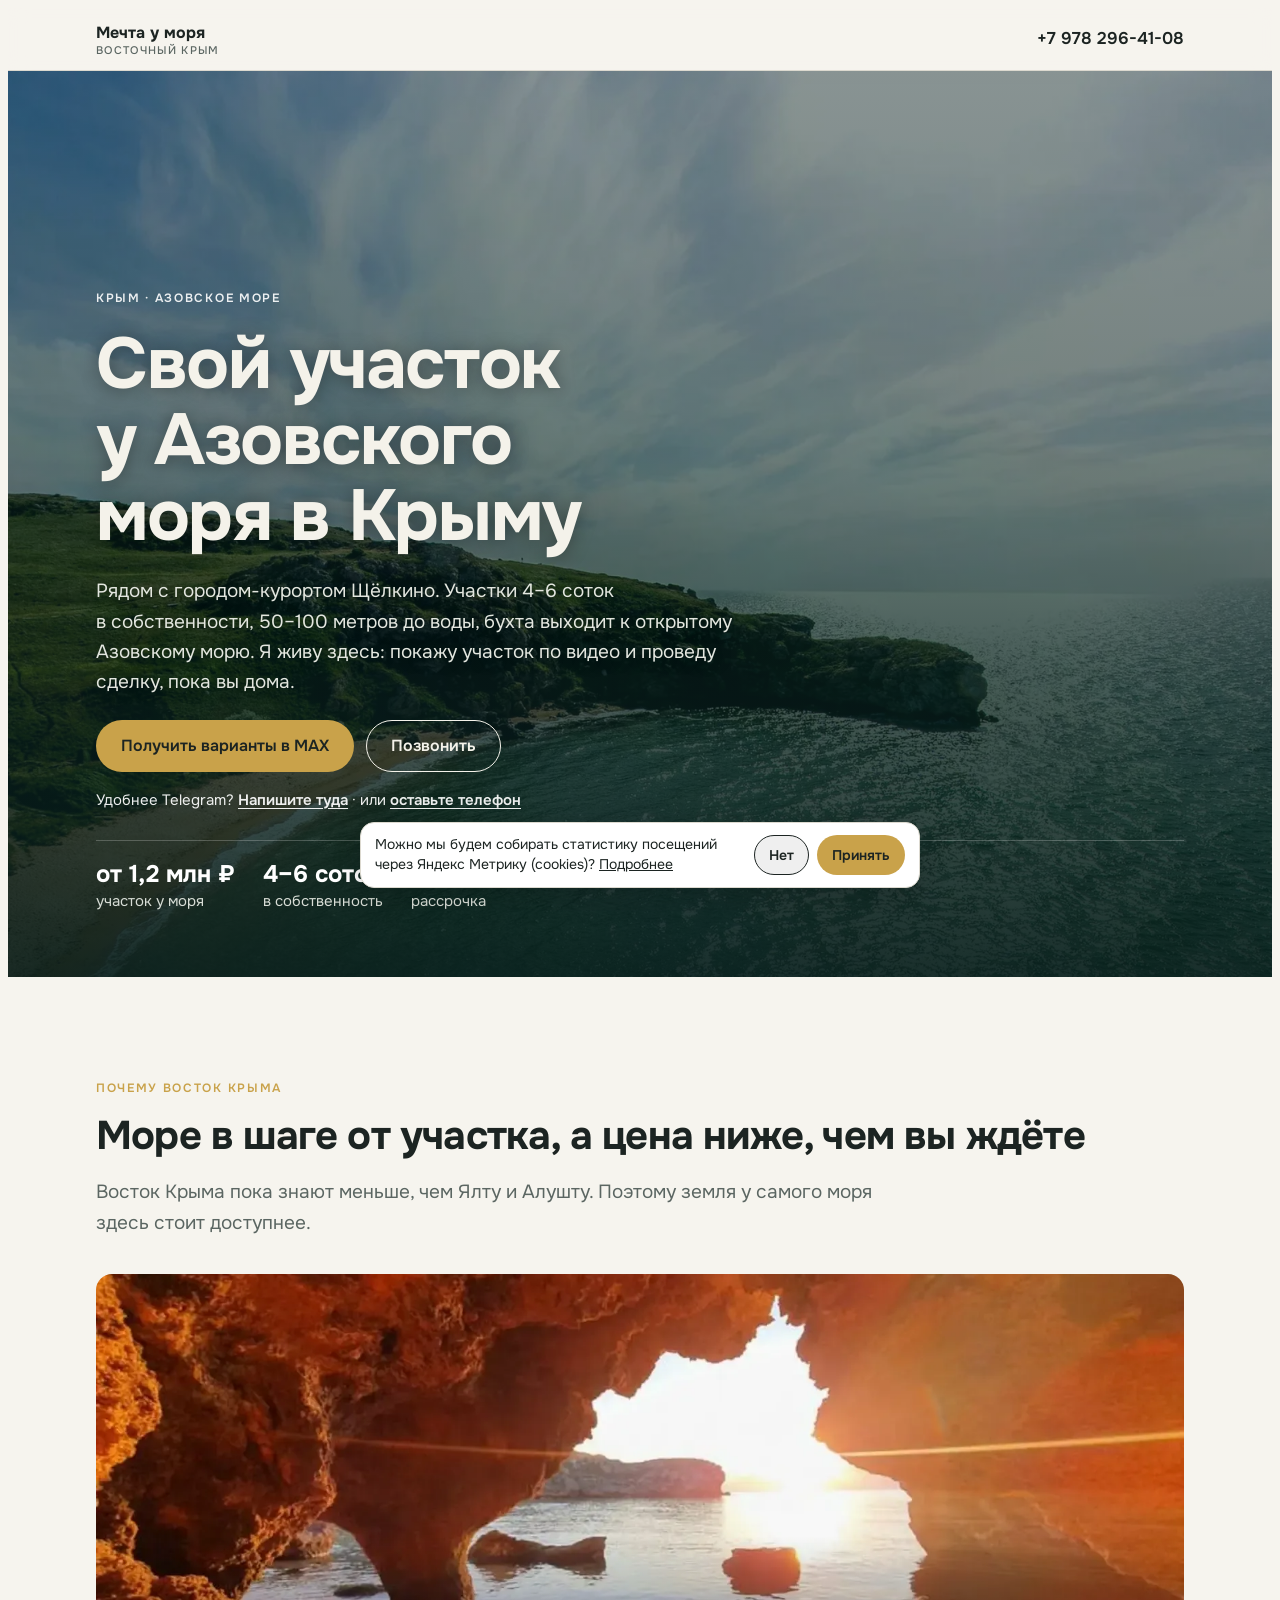
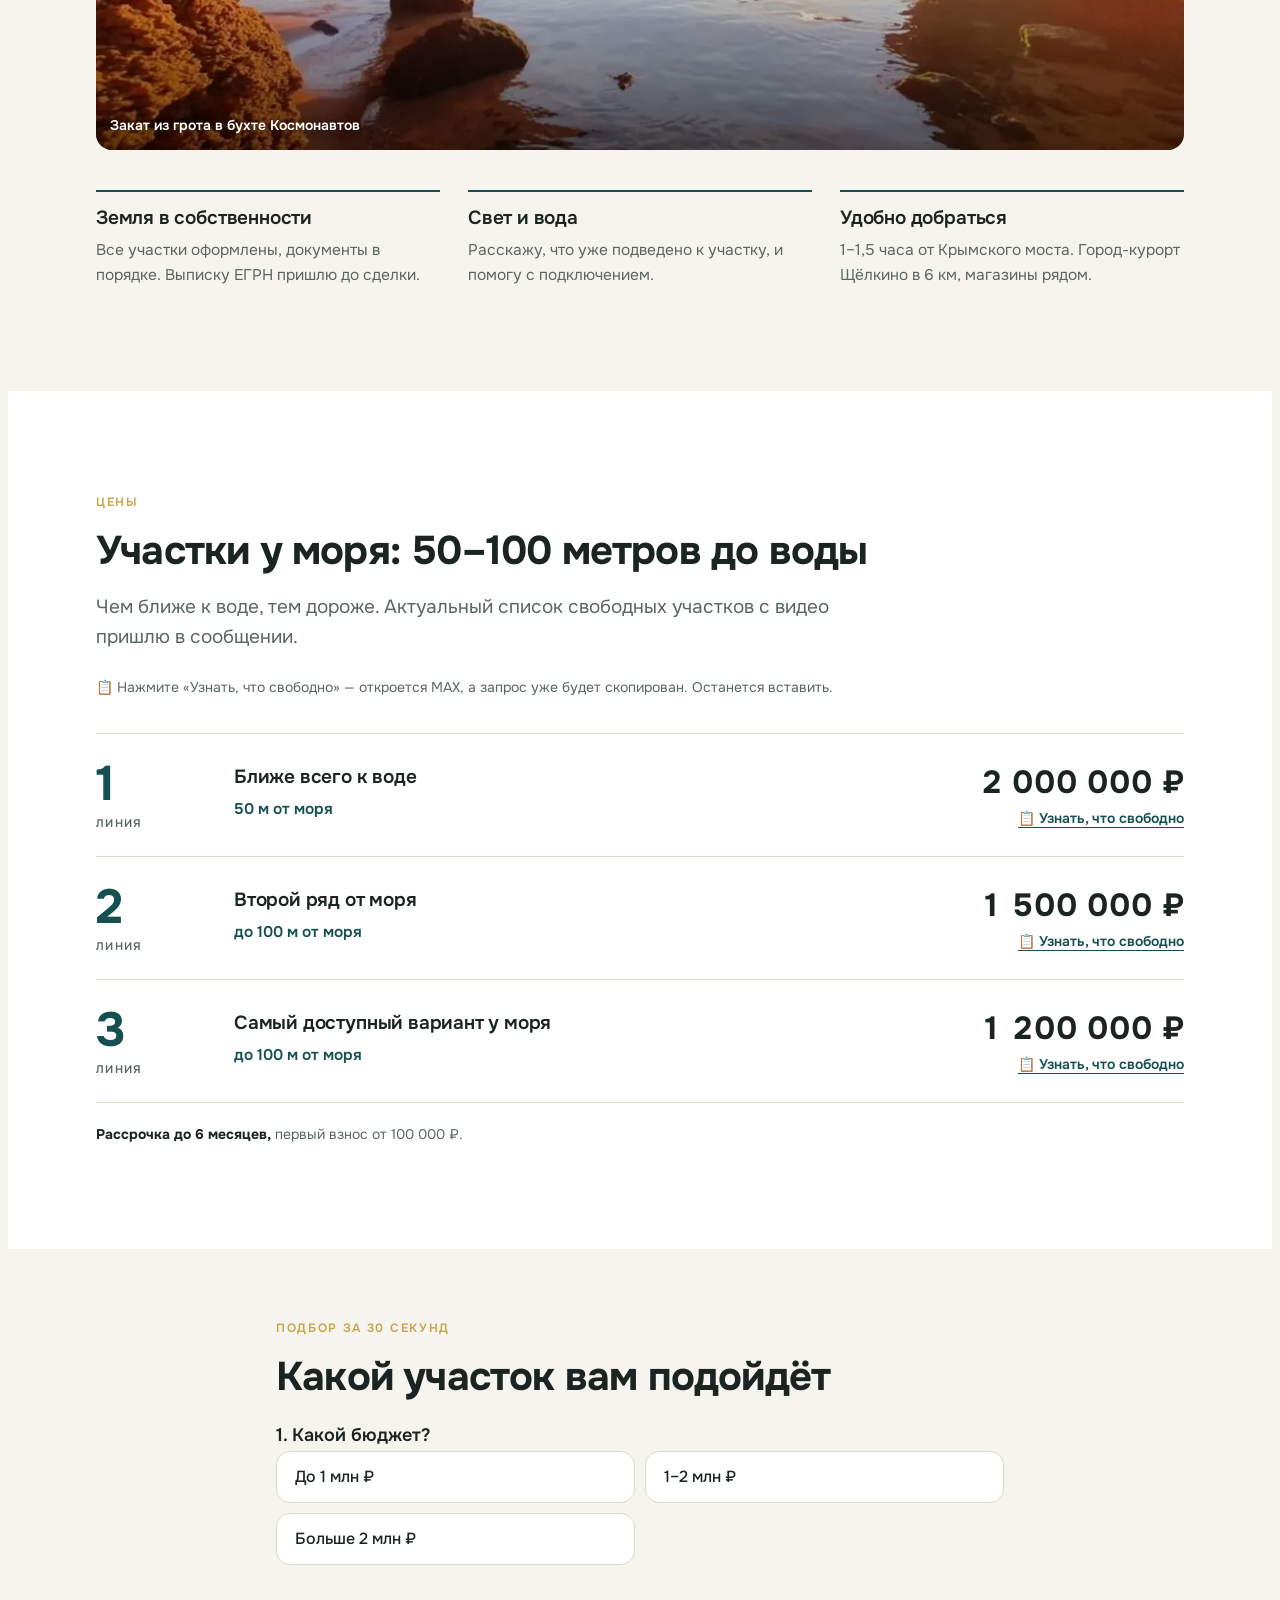
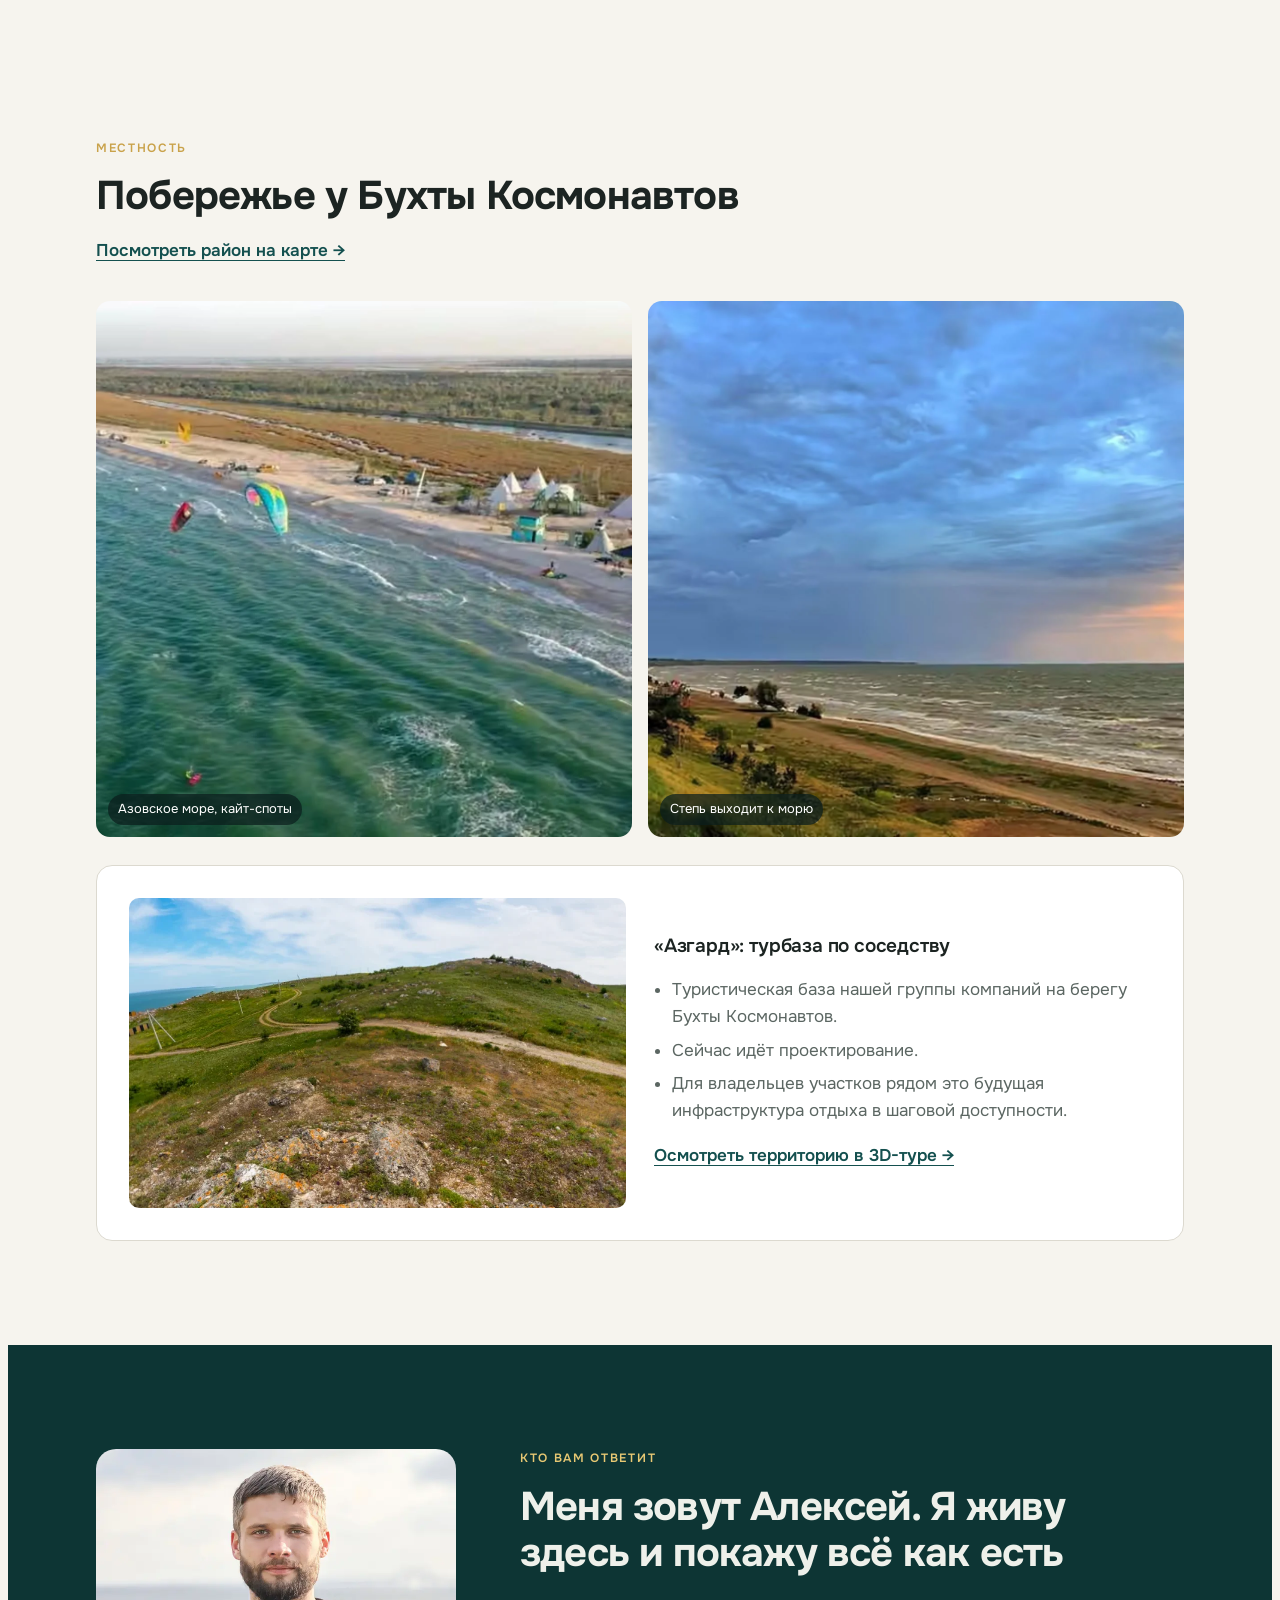
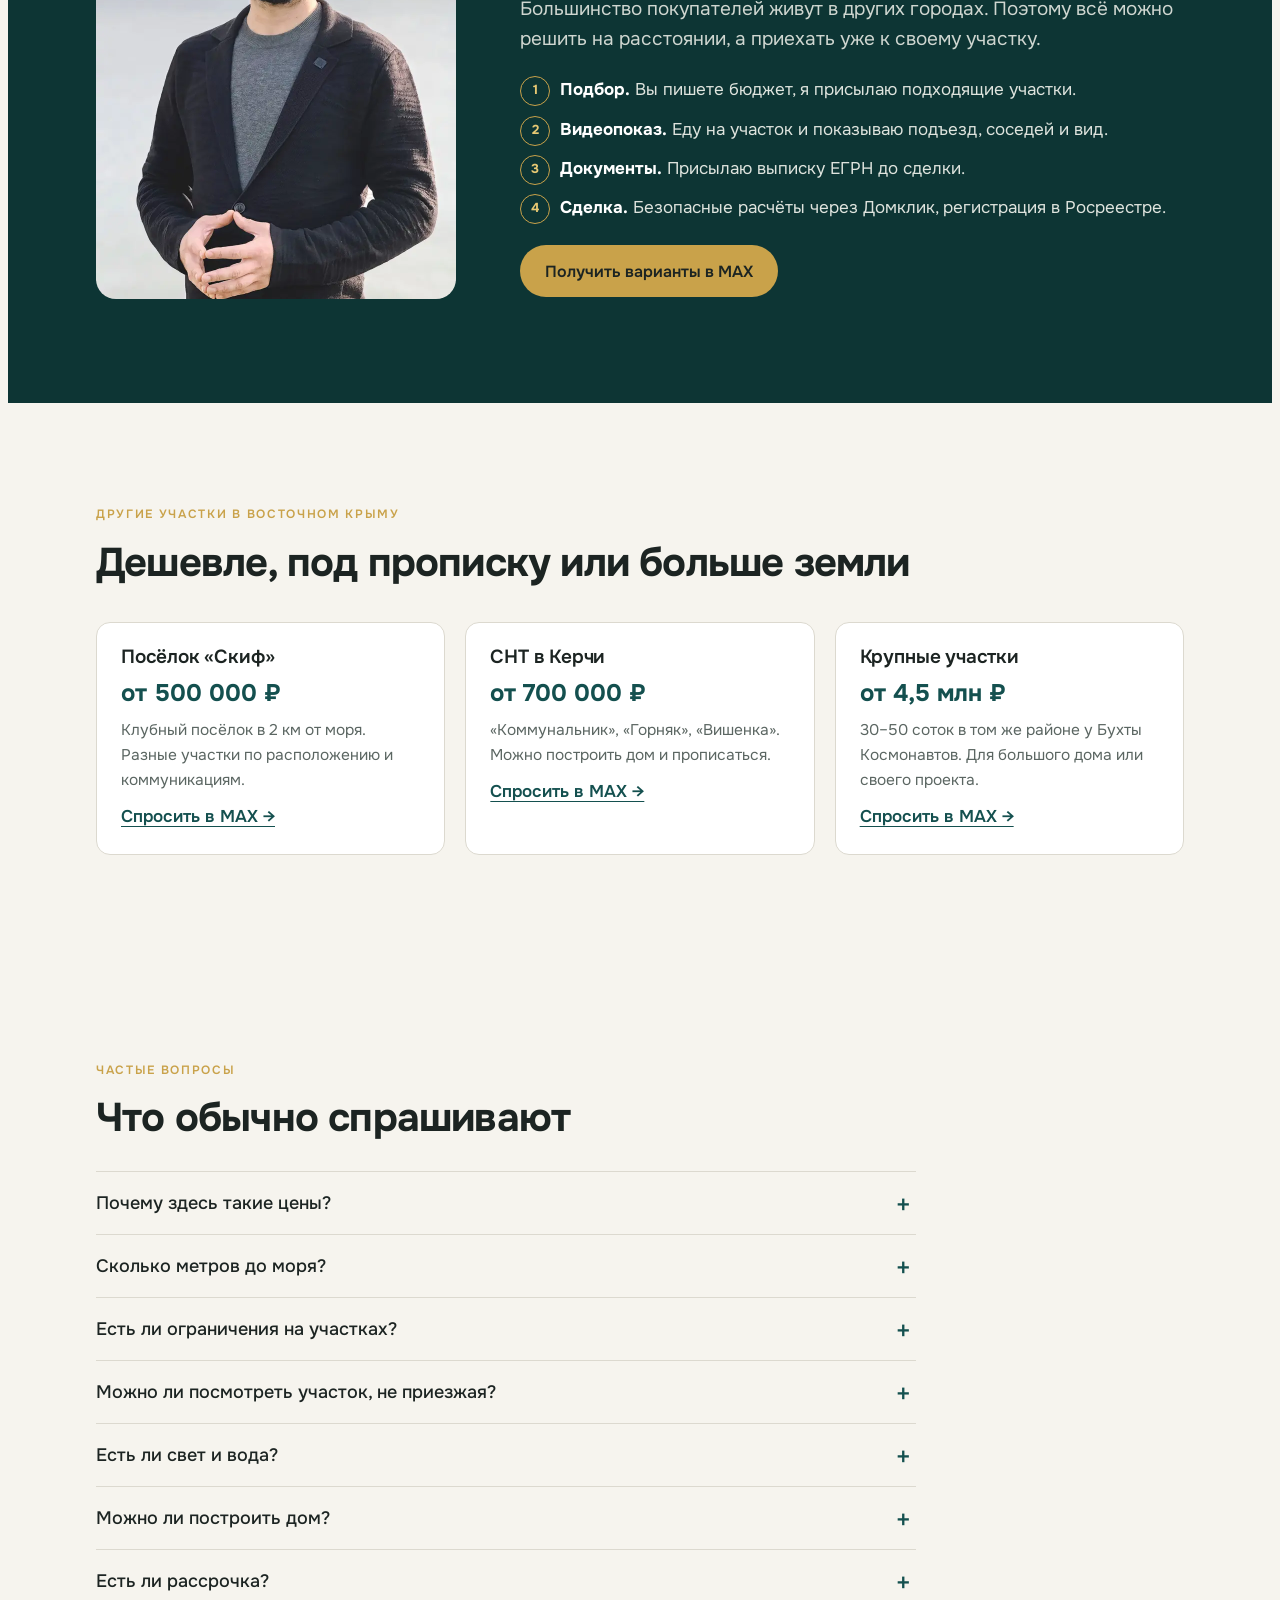
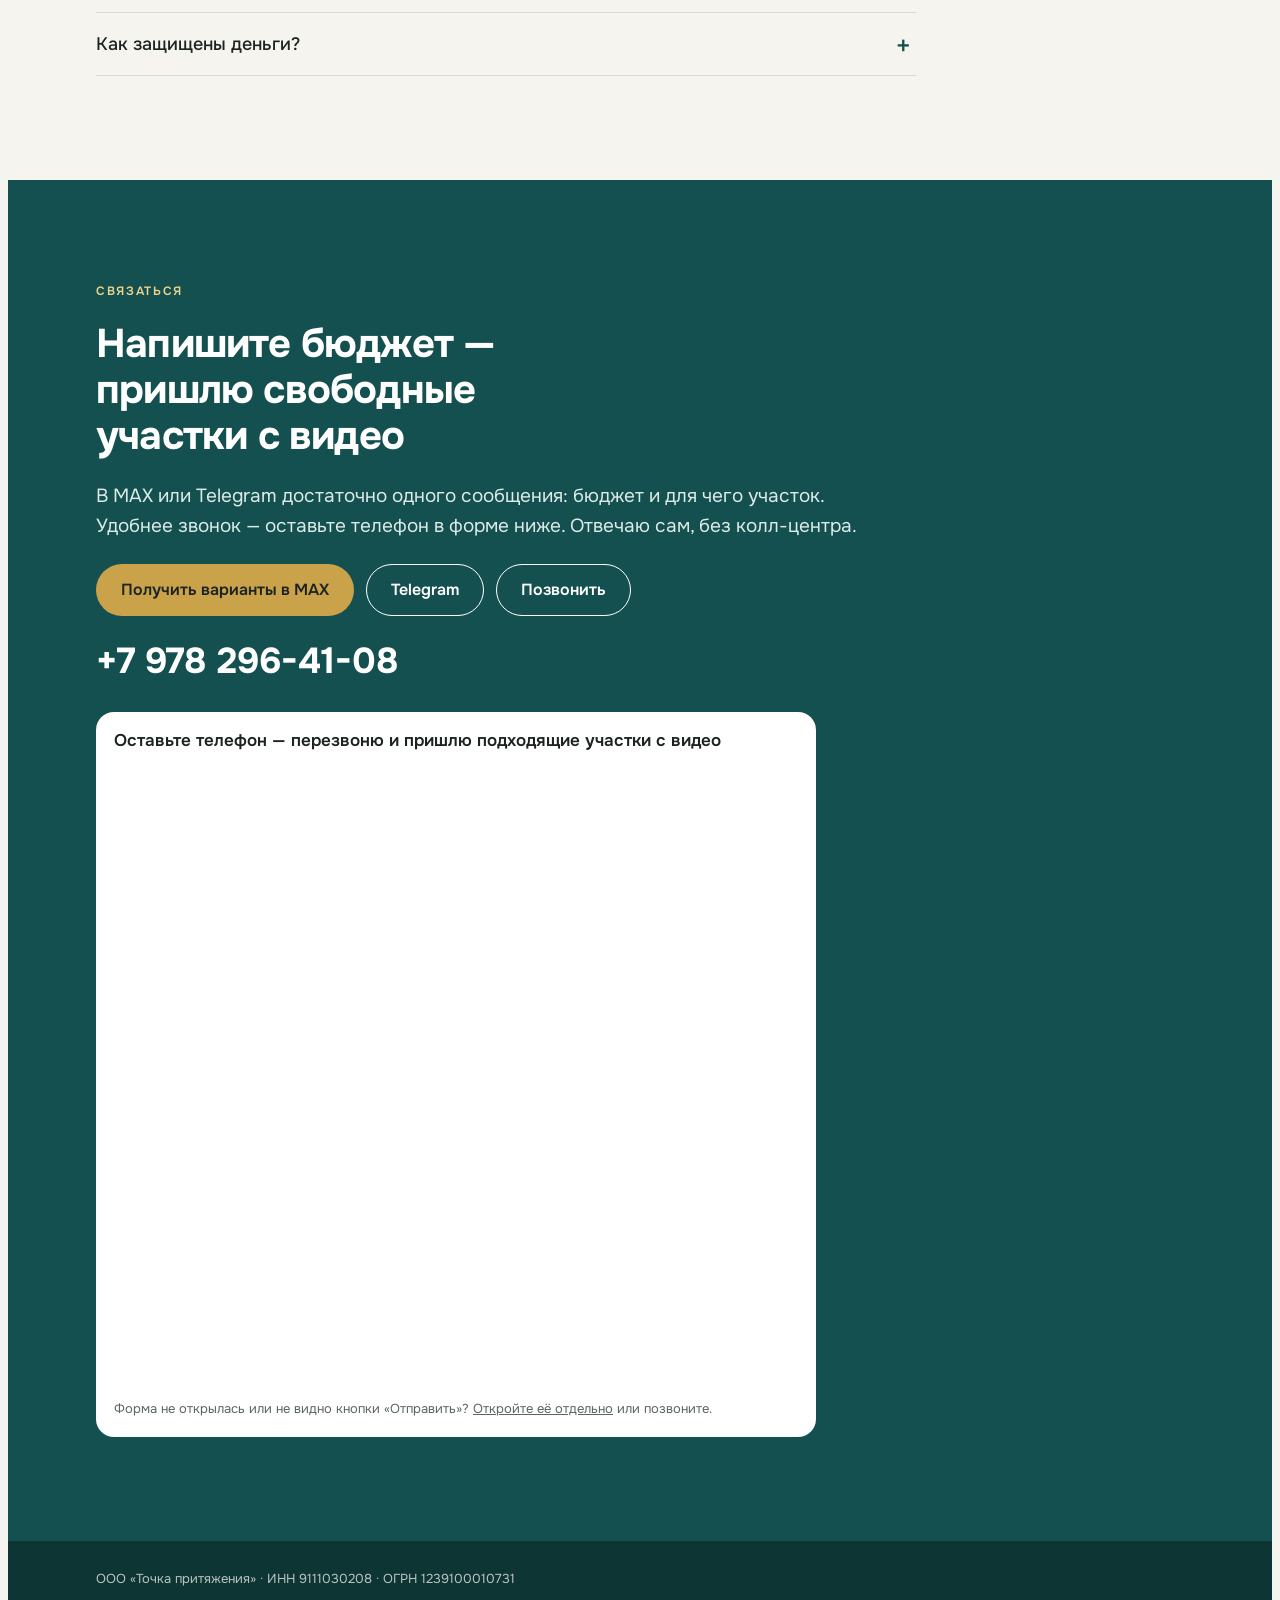
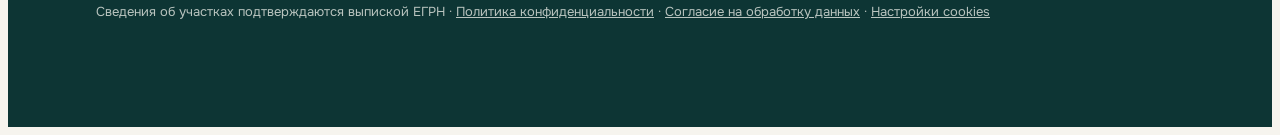
==== commit 3db6d711: "По аудиту GPT 30.10: один 301 на https://mechta-u-morya.ru для http/www/зеркал; форма шире на экрана" ====
--- a/index.html
+++ b/index.html
@@ -207,6 +207,7 @@
 .final .form-alt{margin:2px 4px 12px;font-size:13px;color:#5b6662}
 .final .form-alt a{color:inherit}
 @media (max-width:760px){.final .form-card{padding:16px 2px 4px;margin-inline:calc(-1 * var(--gut-l) + 6px) calc(-1 * var(--gut-r) + 6px)}.final .form-card .form-title,.final .form-alt{margin-inline:12px}.final .form-card iframe{height:720px}}
+@media (max-width:400px){.final .form-card{padding-inline:0;margin-inline:calc(-1 * var(--gut-l) + 4px) calc(-1 * var(--gut-r) + 4px)}}
 @media (max-width:360px){.final .form-card iframe{height:800px}}
 .quiz{background:var(--chalk)}
 .q-step[hidden],.q-result[hidden]{display:none}
@@ -271,7 +272,7 @@
       <figure class="why-photo"><img src="assets/photos/sunset-wide.webp" alt="Закат из грота в бухте Космонавтов" loading="lazy" width="1600" height="900"><figcaption>Закат из грота в бухте Космонавтов</figcaption></figure>
       <div class="why-grid">
         <div><h3>Земля в собственности</h3><p>Все участки оформлены, документы в порядке. Выписку ЕГРН пришлю до сделки.</p></div>
-        <div><h3>Свет и вода</h3><p>Поможем подключить коммуникации к вашему участку.</p></div>
+        <div><h3>Свет и вода</h3><p>Расскажу, что уже подведено к участку, и помогу с подключением.</p></div>
         <div><h3>Удобно добраться</h3><p>1–1,5 часа от Крымского моста. Город-курорт Щёлкино в 6 км, магазины рядом.</p></div>
       </div>
     </div>
@@ -426,7 +427,7 @@
     <div class="wrap">
       <p class="label" style="color:#f0d48c">Связаться</p>
       <h2>Напишите бюджет — пришлю свободные участки с видео</h2>
-      <p class="lead">Достаточно одного сообщения: бюджет и для чего участок. Отвечаю сам, без колл-центра.</p>
+      <p class="lead">В MAX или Telegram достаточно одного сообщения: бюджет и для чего участок. Удобнее звонок — оставьте телефон в форме ниже. Отвечаю сам, без колл-центра.</p>
       <div class="btns">
         <a class="btn btn-max" href="https://max.ru/u/f9LHodD0cOLz-leCnvMTNQNCGHl_K2LRundalWSaDo_sZQo77Q3Mp65kQ8g" target="_blank" rel="noopener">Получить варианты в MAX</a>
         <a class="btn btn-call" href="https://t.me/+79782964108" target="_blank" rel="noopener">Telegram</a>
@@ -434,7 +435,7 @@
       </div>
       <p class="phone-big">+7 978 296-41-08</p>
       <div class="form-card" id="zayavka">
-        <p class="form-title">Не пользуетесь MAX? Оставьте телефон — я перезвоню</p>
+        <p class="form-title">Оставьте телефон — перезвоню и пришлю подходящие участки с видео</p>
         <iframe id="ya-form" src="https://forms.yandex.ru/u/6adc777e852af3c4d5fc9a8f/?iframe=1" name="ya-form-6adc777e852af3c4d5fc9a8f" title="Заявка на подбор участка" loading="lazy"></iframe>
         <p class="form-alt">Форма не открылась или не видно кнопки «Отправить»? <a id="ya-form-link" href="https://forms.yandex.ru/u/6adc777e852af3c4d5fc9a8f/" target="_blank" rel="noopener">Откройте её отдельно</a> или позвоните.</p>
       </div>
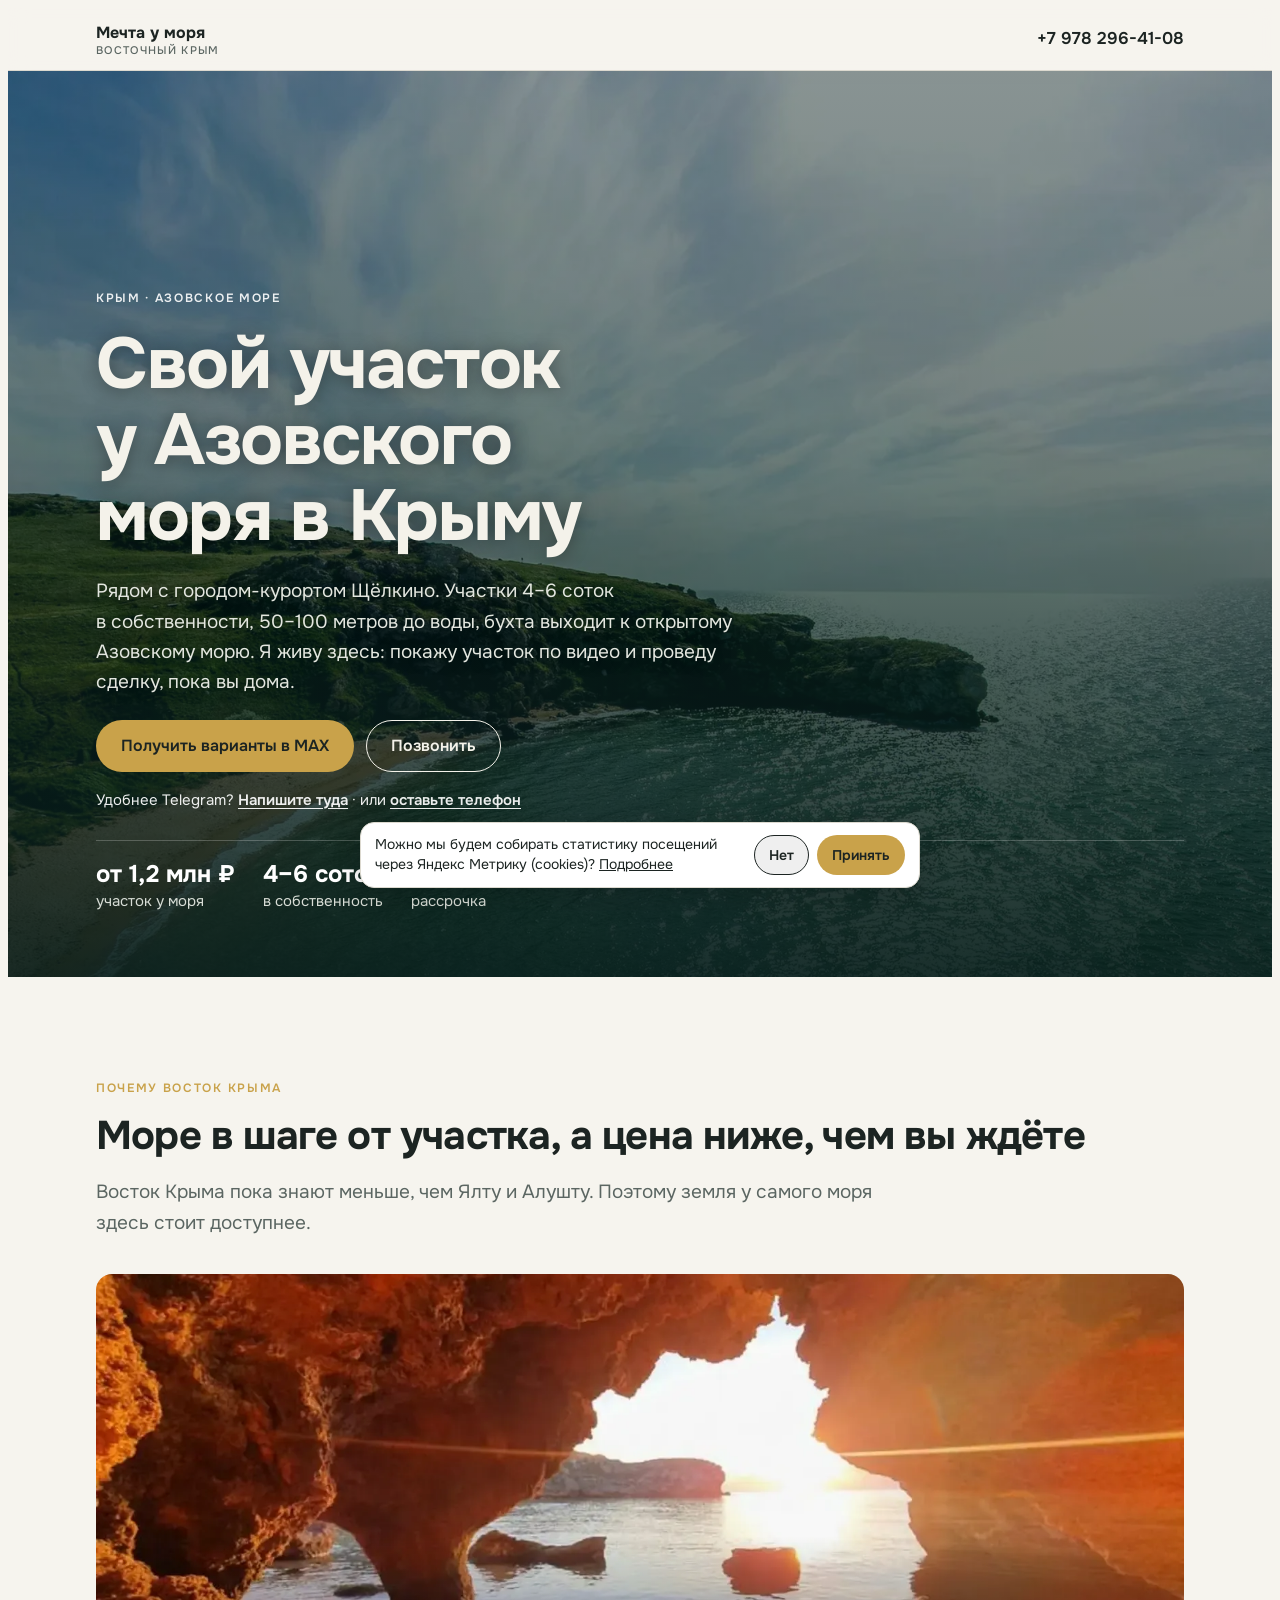
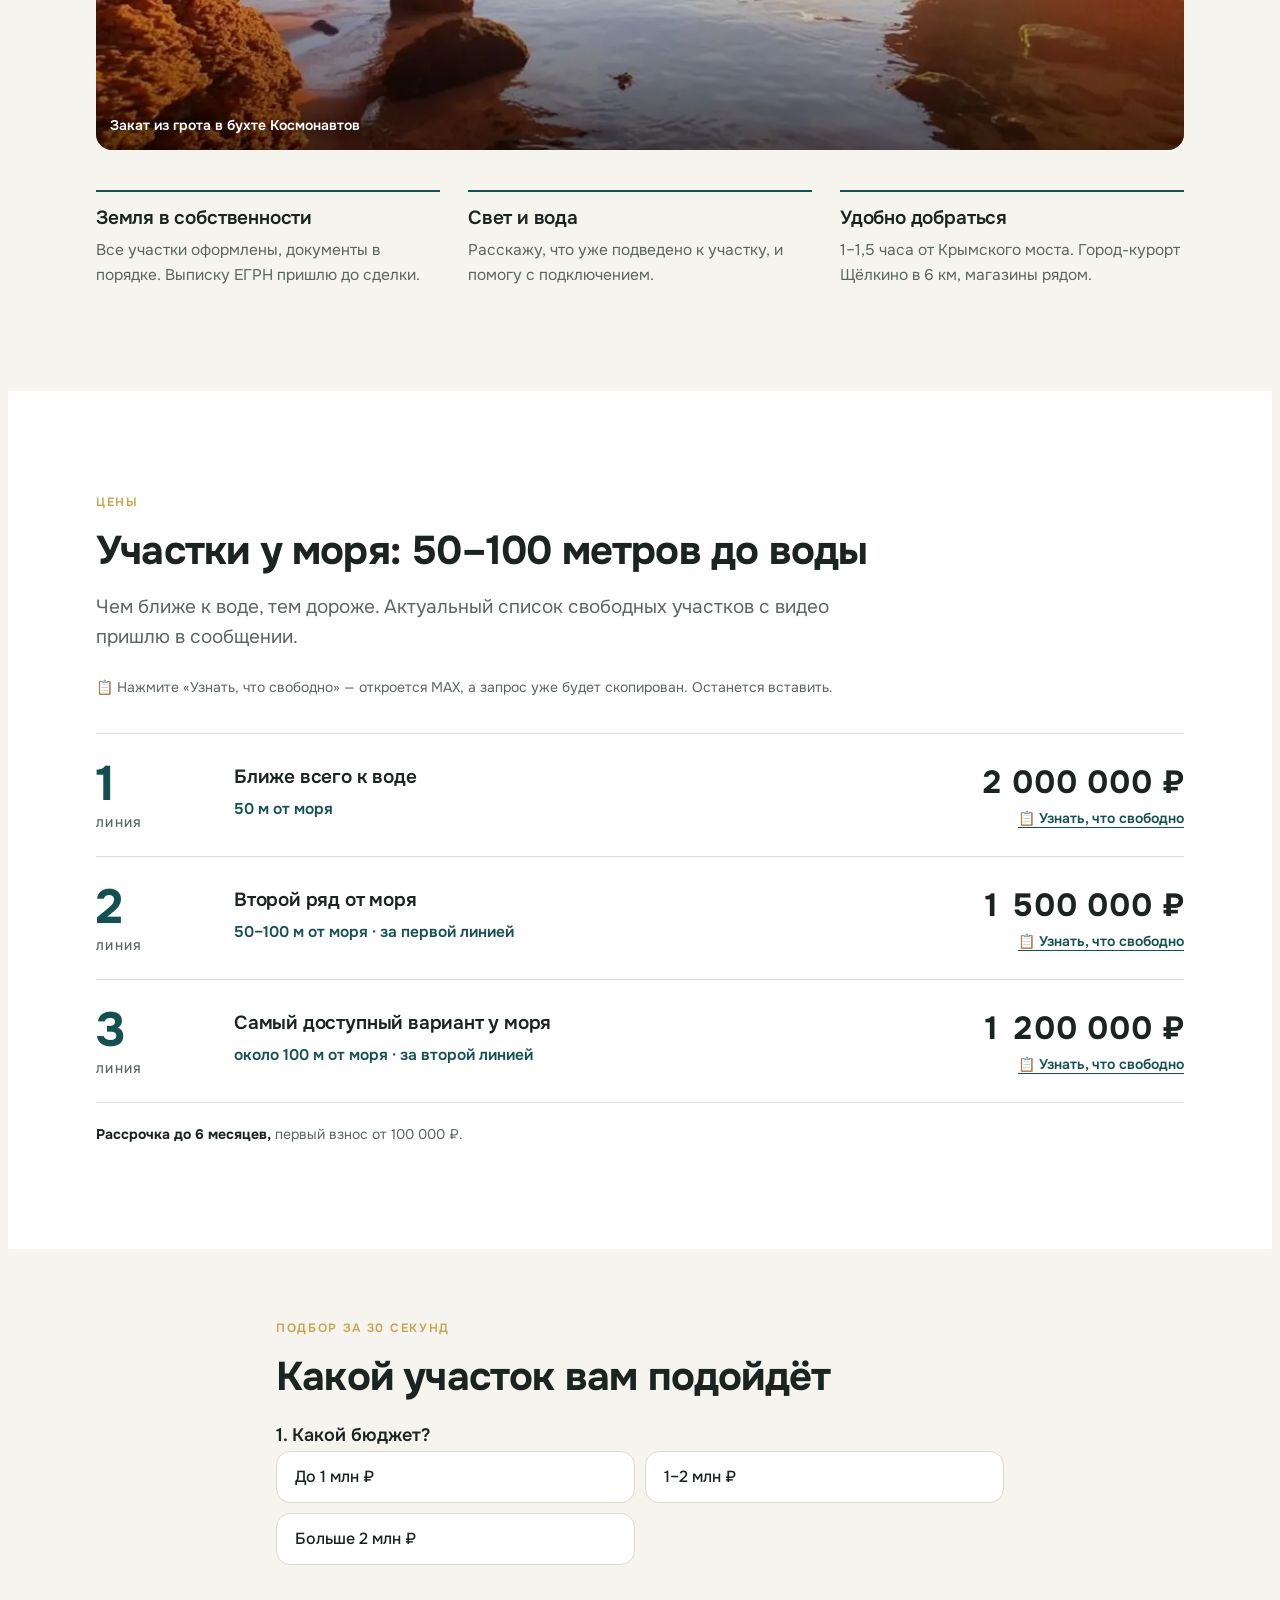
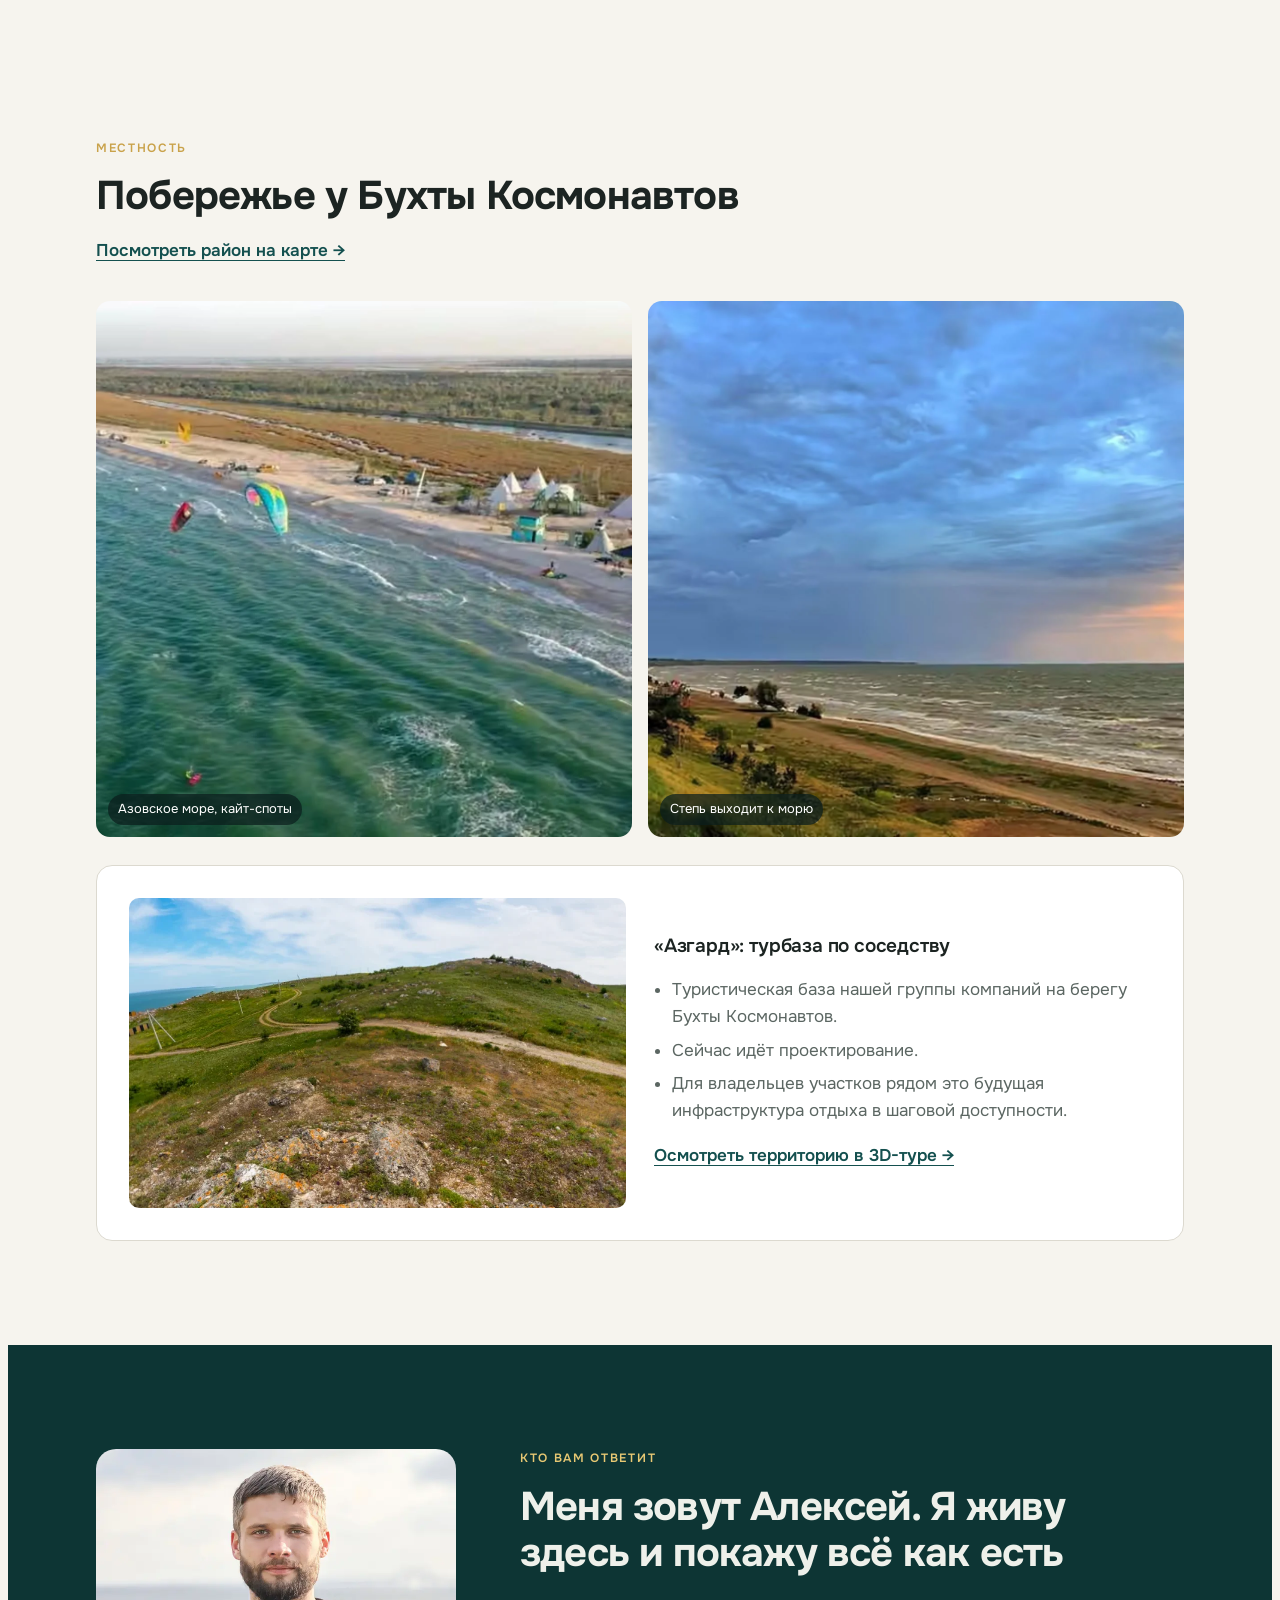
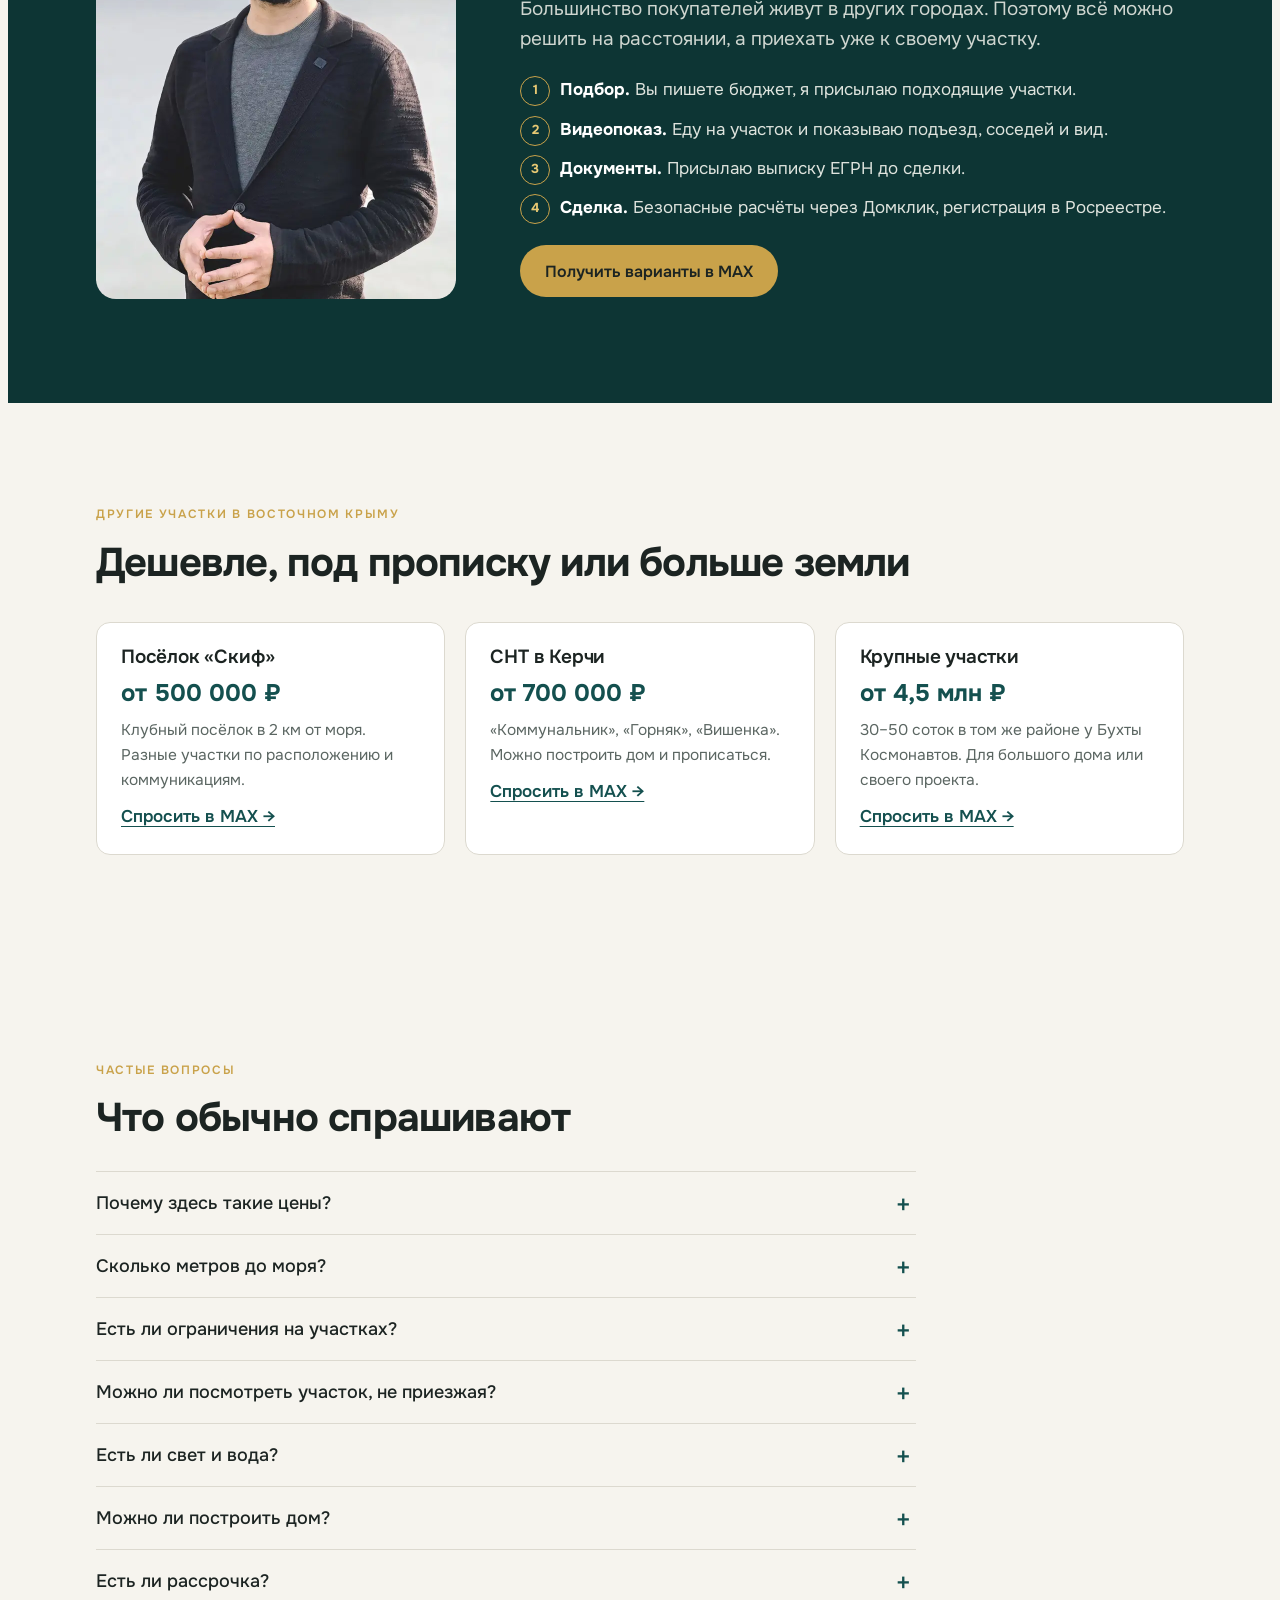
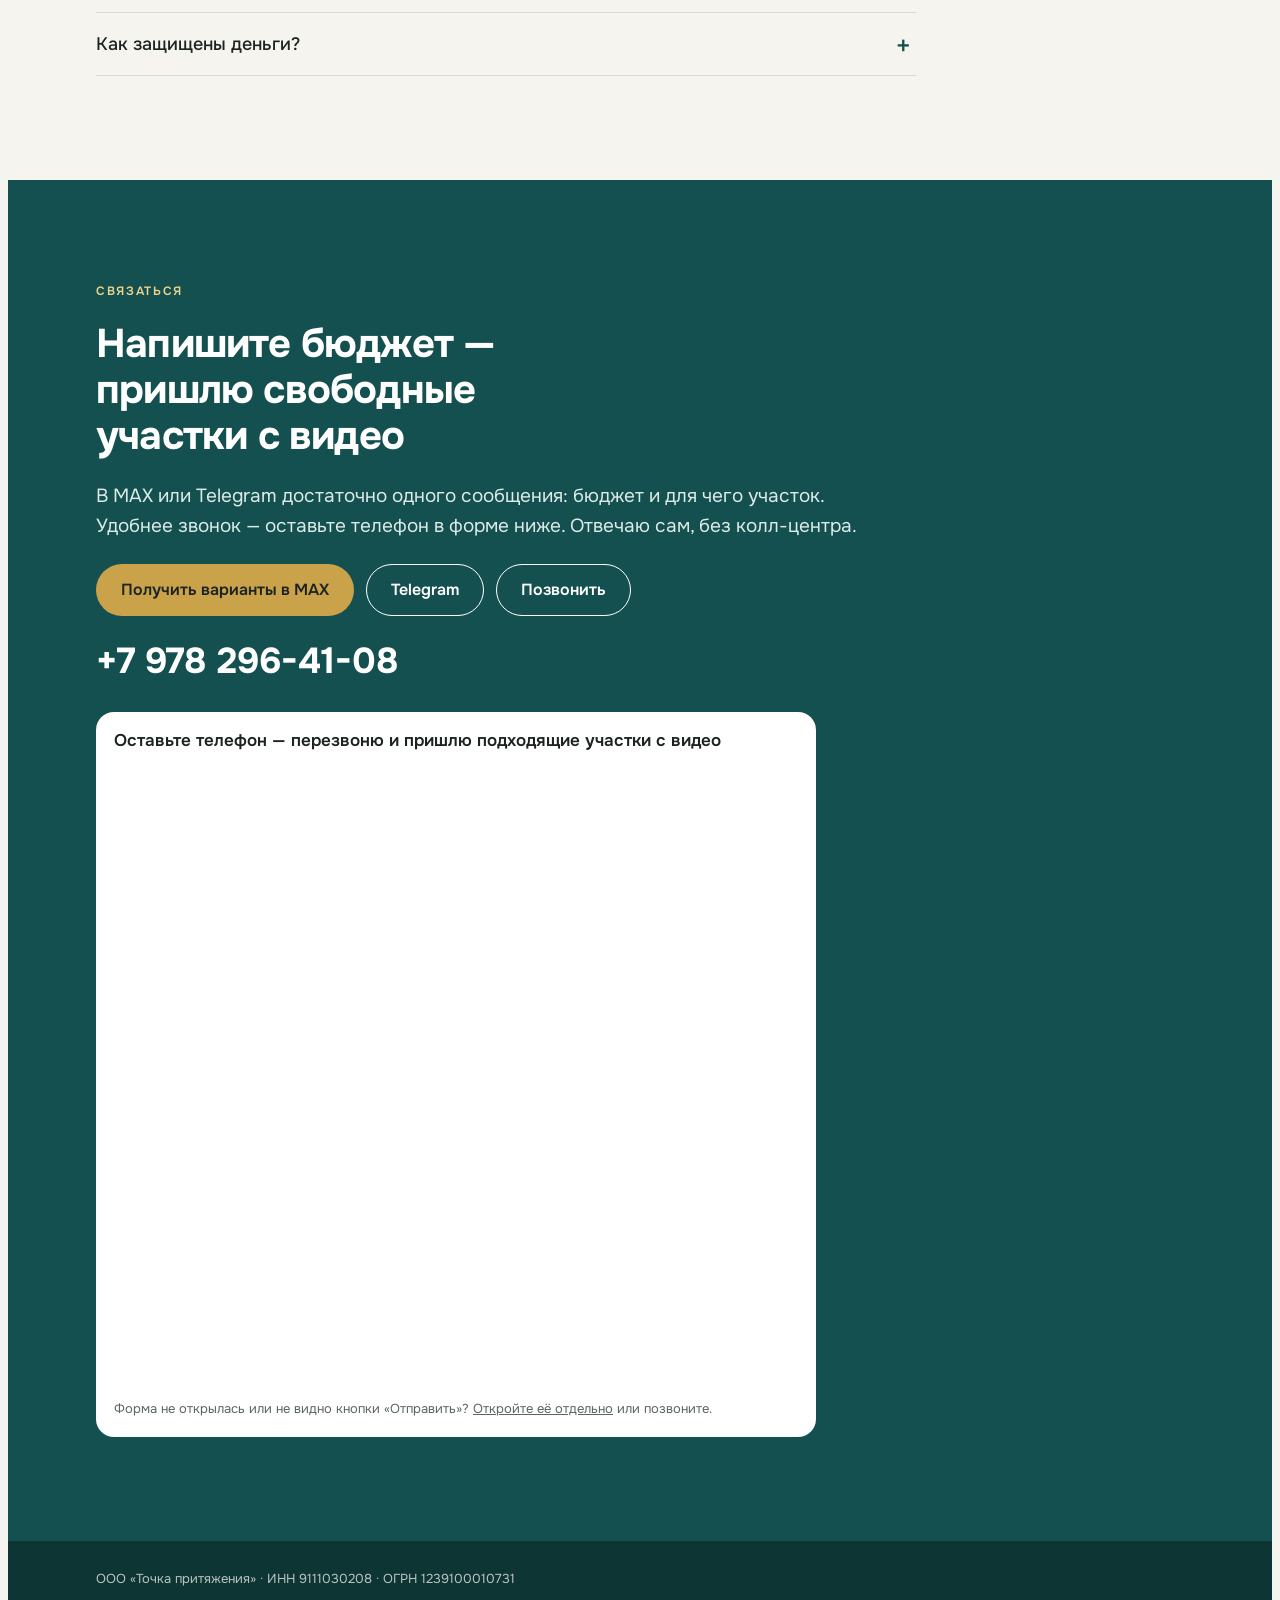
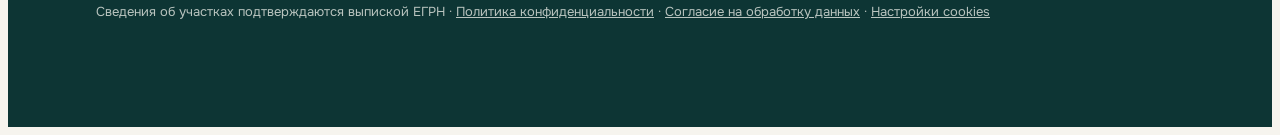
==== commit 814af16d: "Линии у моря различаются: 2-я 50–100 м за первой, 3-я около 100 м за второй Co-Authored-By: Claude O" ====
--- a/index.html
+++ b/index.html
@@ -294,13 +294,13 @@
         </div>
         <div class="line">
           <div class="line-no">2<small>линия</small></div>
-          <div class="stack" style="gap:8px"><h3>Второй ряд от моря</h3><p class="dist">до 100 м от моря</p></div>
-          <div class="line-price">1 500 000 ₽<a data-msg="Здравствуйте! Интересует участок у моря: 2-я линия, до 100 м от моря, 1,5 млн ₽. Что сейчас свободно? Пришлите, пожалуйста, видео." href="https://max.ru/u/f9LHodD0cOLz-leCnvMTNQNCGHl_K2LRundalWSaDo_sZQo77Q3Mp65kQ8g" target="_blank" rel="noopener">📋 Узнать, что свободно</a></div>
+          <div class="stack" style="gap:8px"><h3>Второй ряд от моря</h3><p class="dist">50–100 м от моря · за первой линией</p></div>
+          <div class="line-price">1 500 000 ₽<a data-msg="Здравствуйте! Интересует участок у моря: 2-я линия, 50–100 м от моря, 1,5 млн ₽. Что сейчас свободно? Пришлите, пожалуйста, видео." href="https://max.ru/u/f9LHodD0cOLz-leCnvMTNQNCGHl_K2LRundalWSaDo_sZQo77Q3Mp65kQ8g" target="_blank" rel="noopener">📋 Узнать, что свободно</a></div>
         </div>
         <div class="line">
           <div class="line-no">3<small>линия</small></div>
-          <div class="stack" style="gap:8px"><h3>Самый доступный вариант у моря</h3><p class="dist">до 100 м от моря</p></div>
-          <div class="line-price">1 200 000 ₽<a data-msg="Здравствуйте! Интересует участок у моря: 3-я линия, до 100 м от моря, 1,2 млн ₽. Что сейчас свободно? Пришлите, пожалуйста, видео." href="https://max.ru/u/f9LHodD0cOLz-leCnvMTNQNCGHl_K2LRundalWSaDo_sZQo77Q3Mp65kQ8g" target="_blank" rel="noopener">📋 Узнать, что свободно</a></div>
+          <div class="stack" style="gap:8px"><h3>Самый доступный вариант у моря</h3><p class="dist">около 100 м от моря · за второй линией</p></div>
+          <div class="line-price">1 200 000 ₽<a data-msg="Здравствуйте! Интересует участок у моря: 3-я линия, около 100 м от моря, 1,2 млн ₽. Что сейчас свободно? Пришлите, пожалуйста, видео." href="https://max.ru/u/f9LHodD0cOLz-leCnvMTNQNCGHl_K2LRundalWSaDo_sZQo77Q3Mp65kQ8g" target="_blank" rel="noopener">📋 Узнать, что свободно</a></div>
         </div>
       </div>
       <p class="under-note"><b>Рассрочка до 6 месяцев,</b> первый взнос от 100 000 ₽.</p>
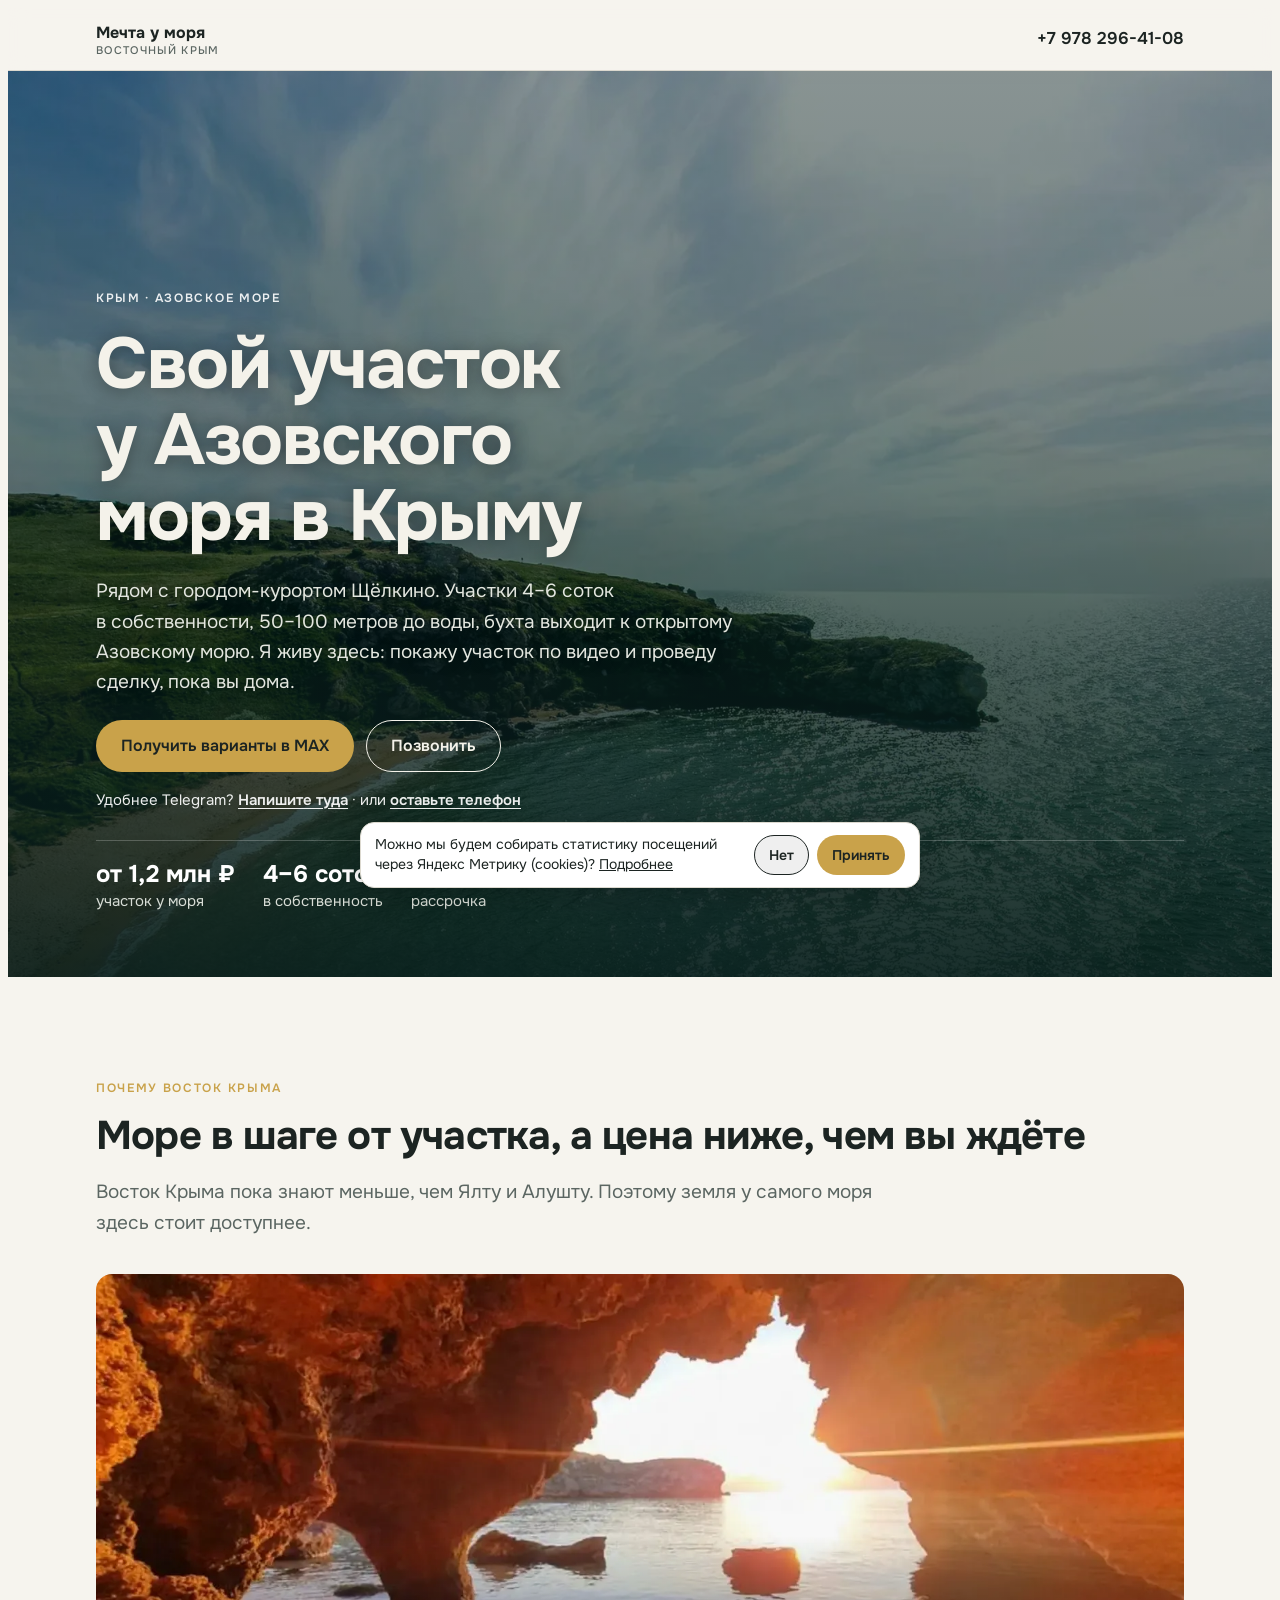
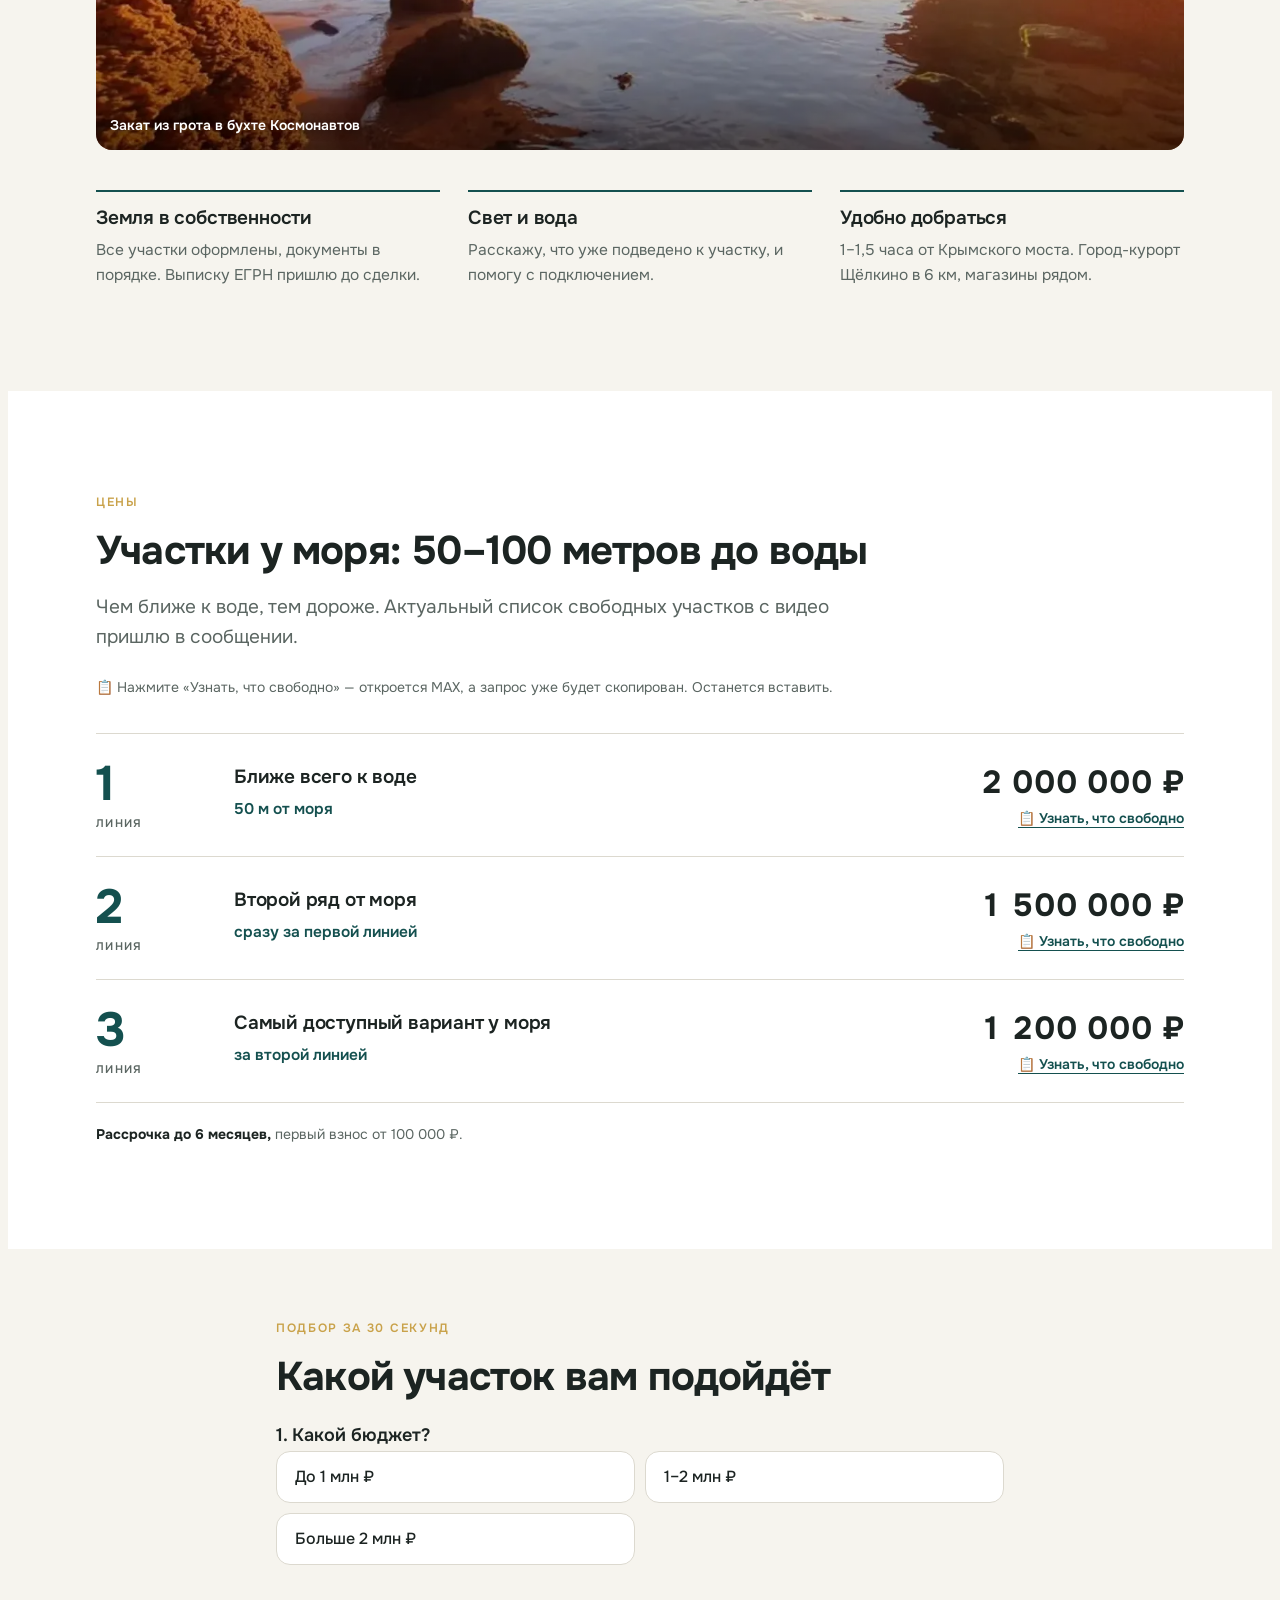
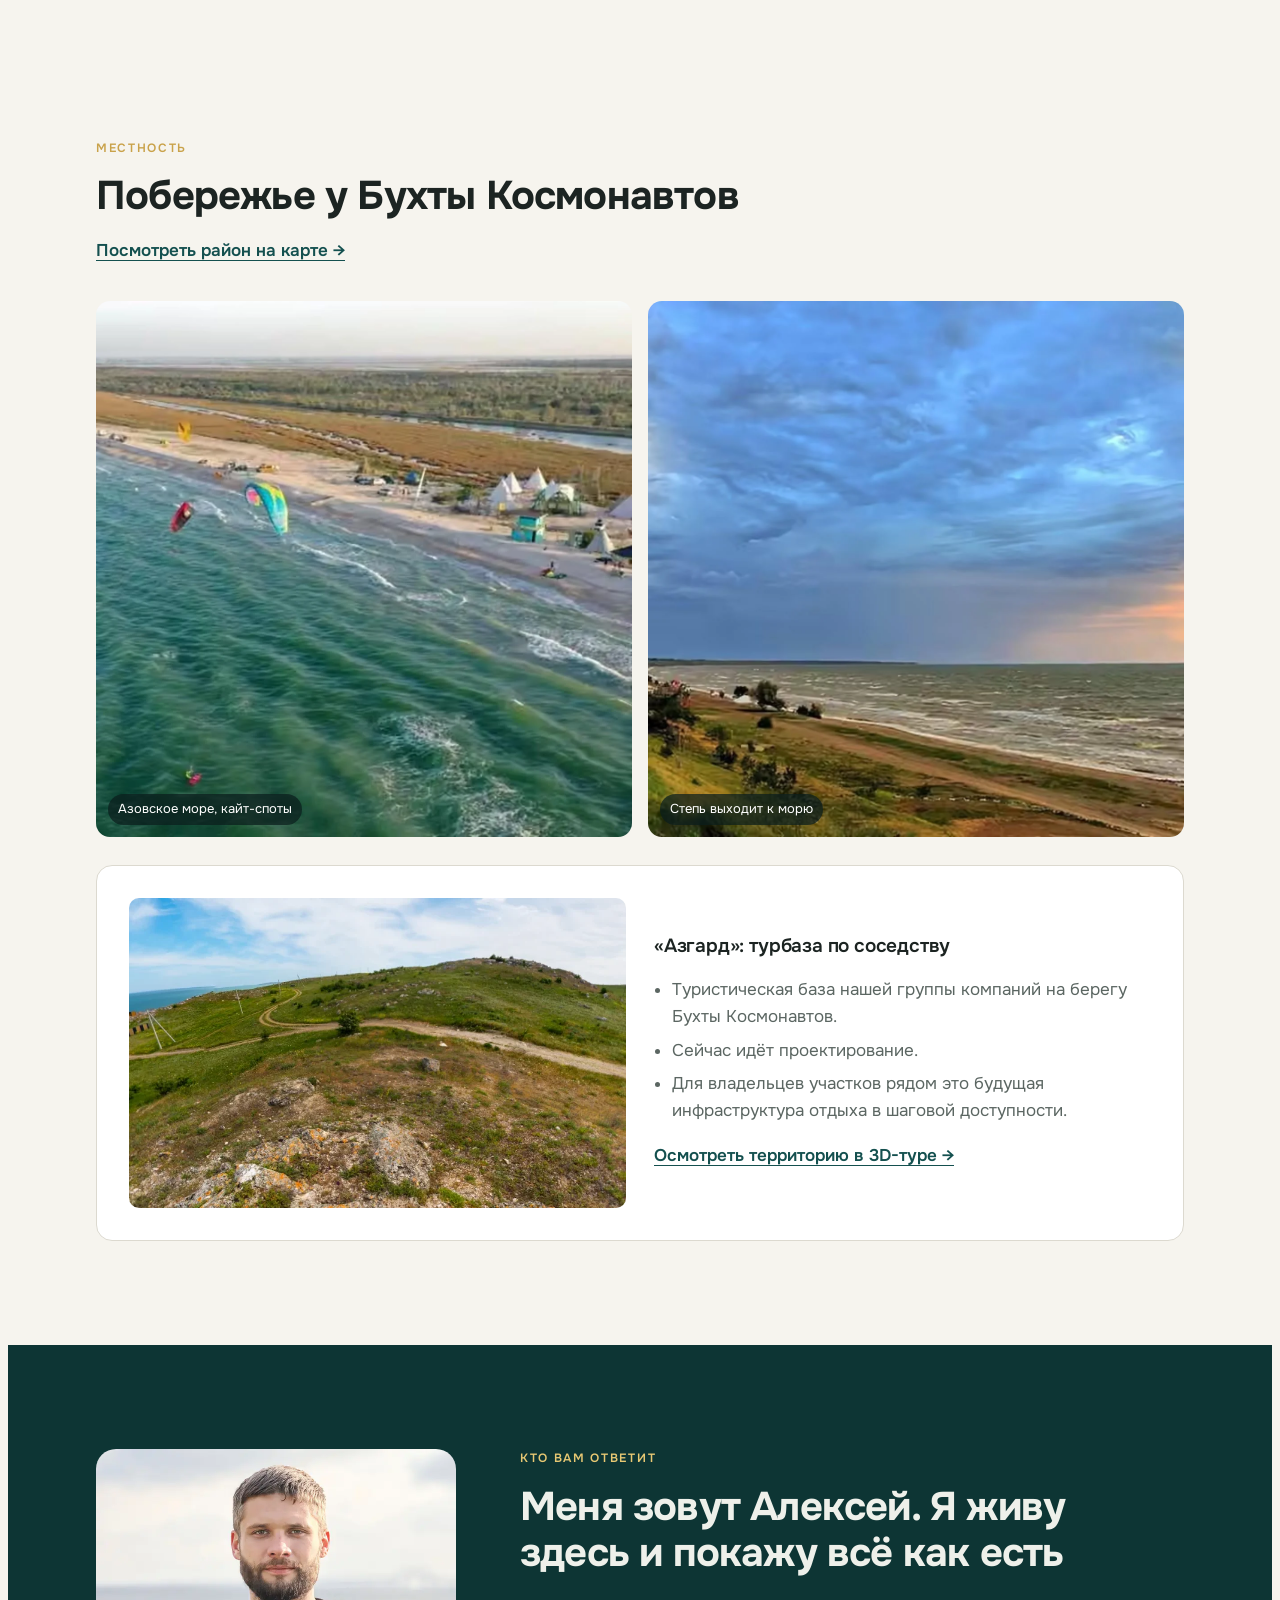
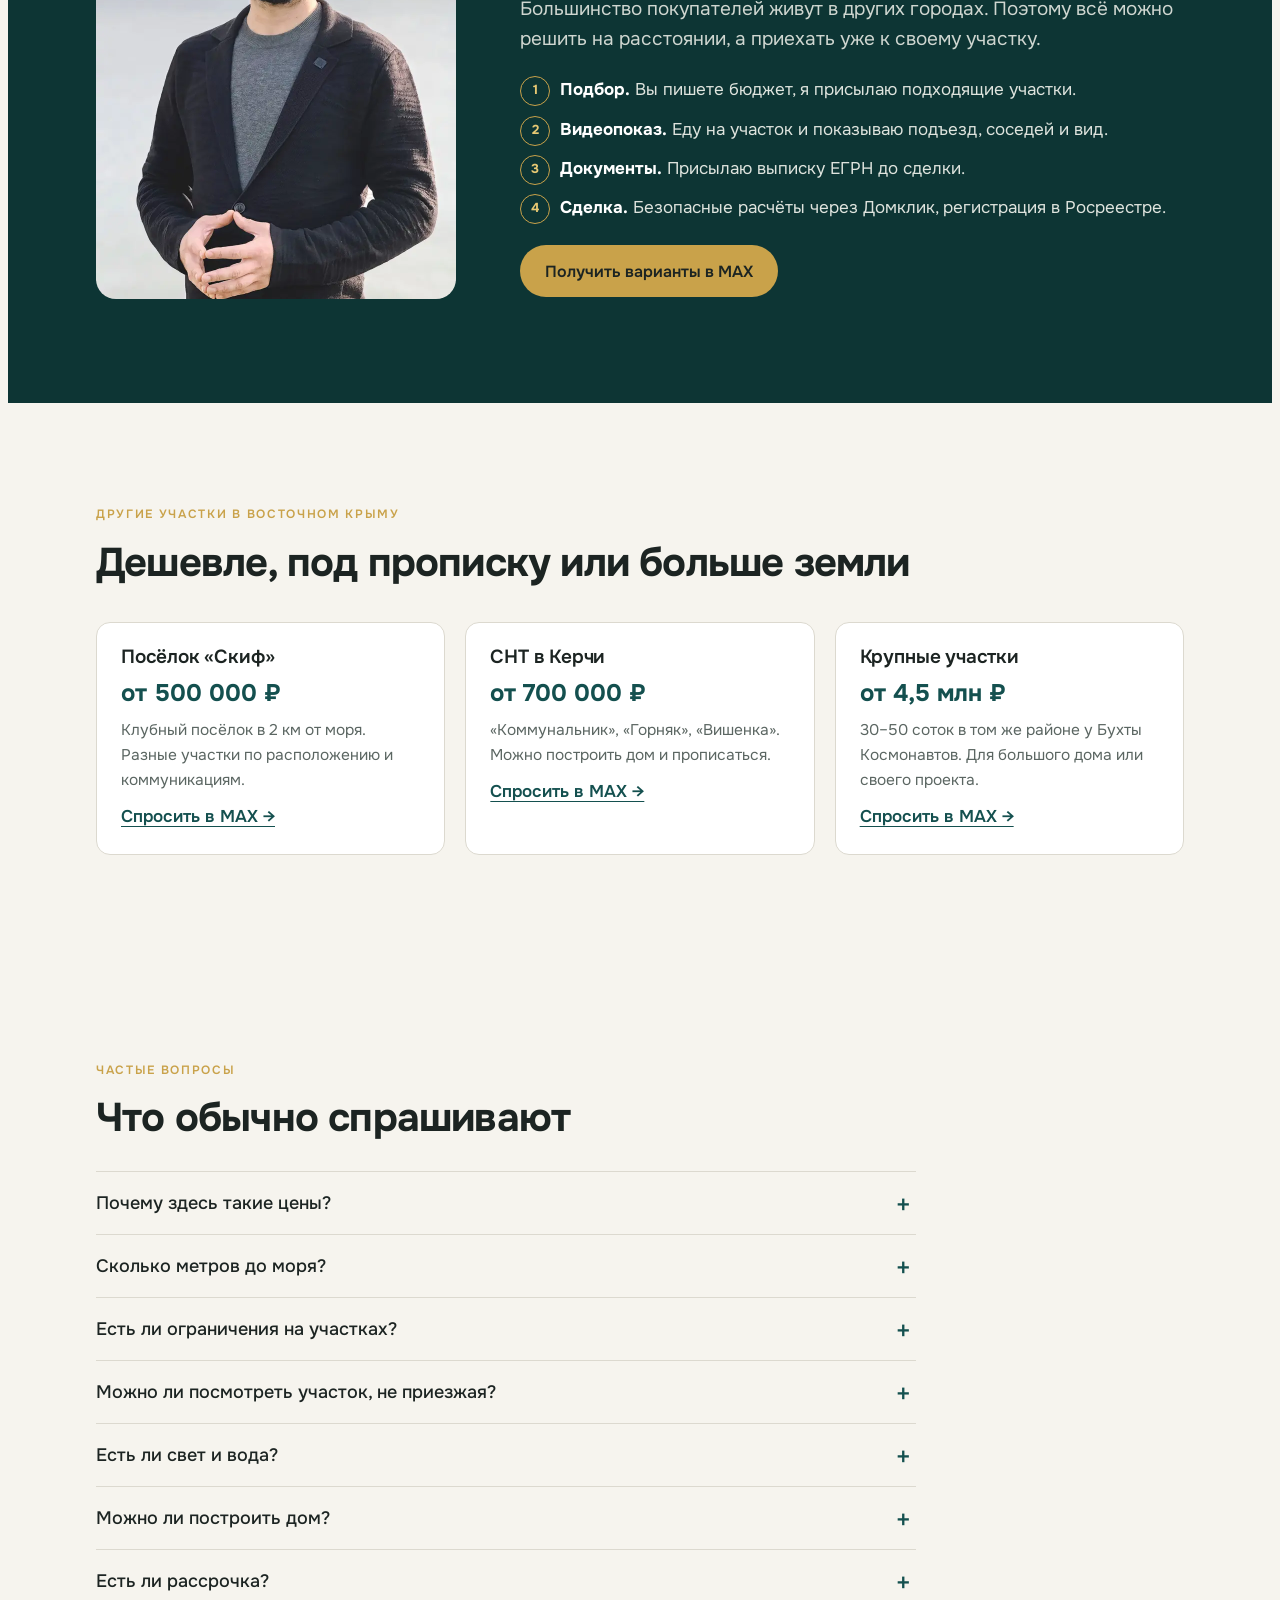
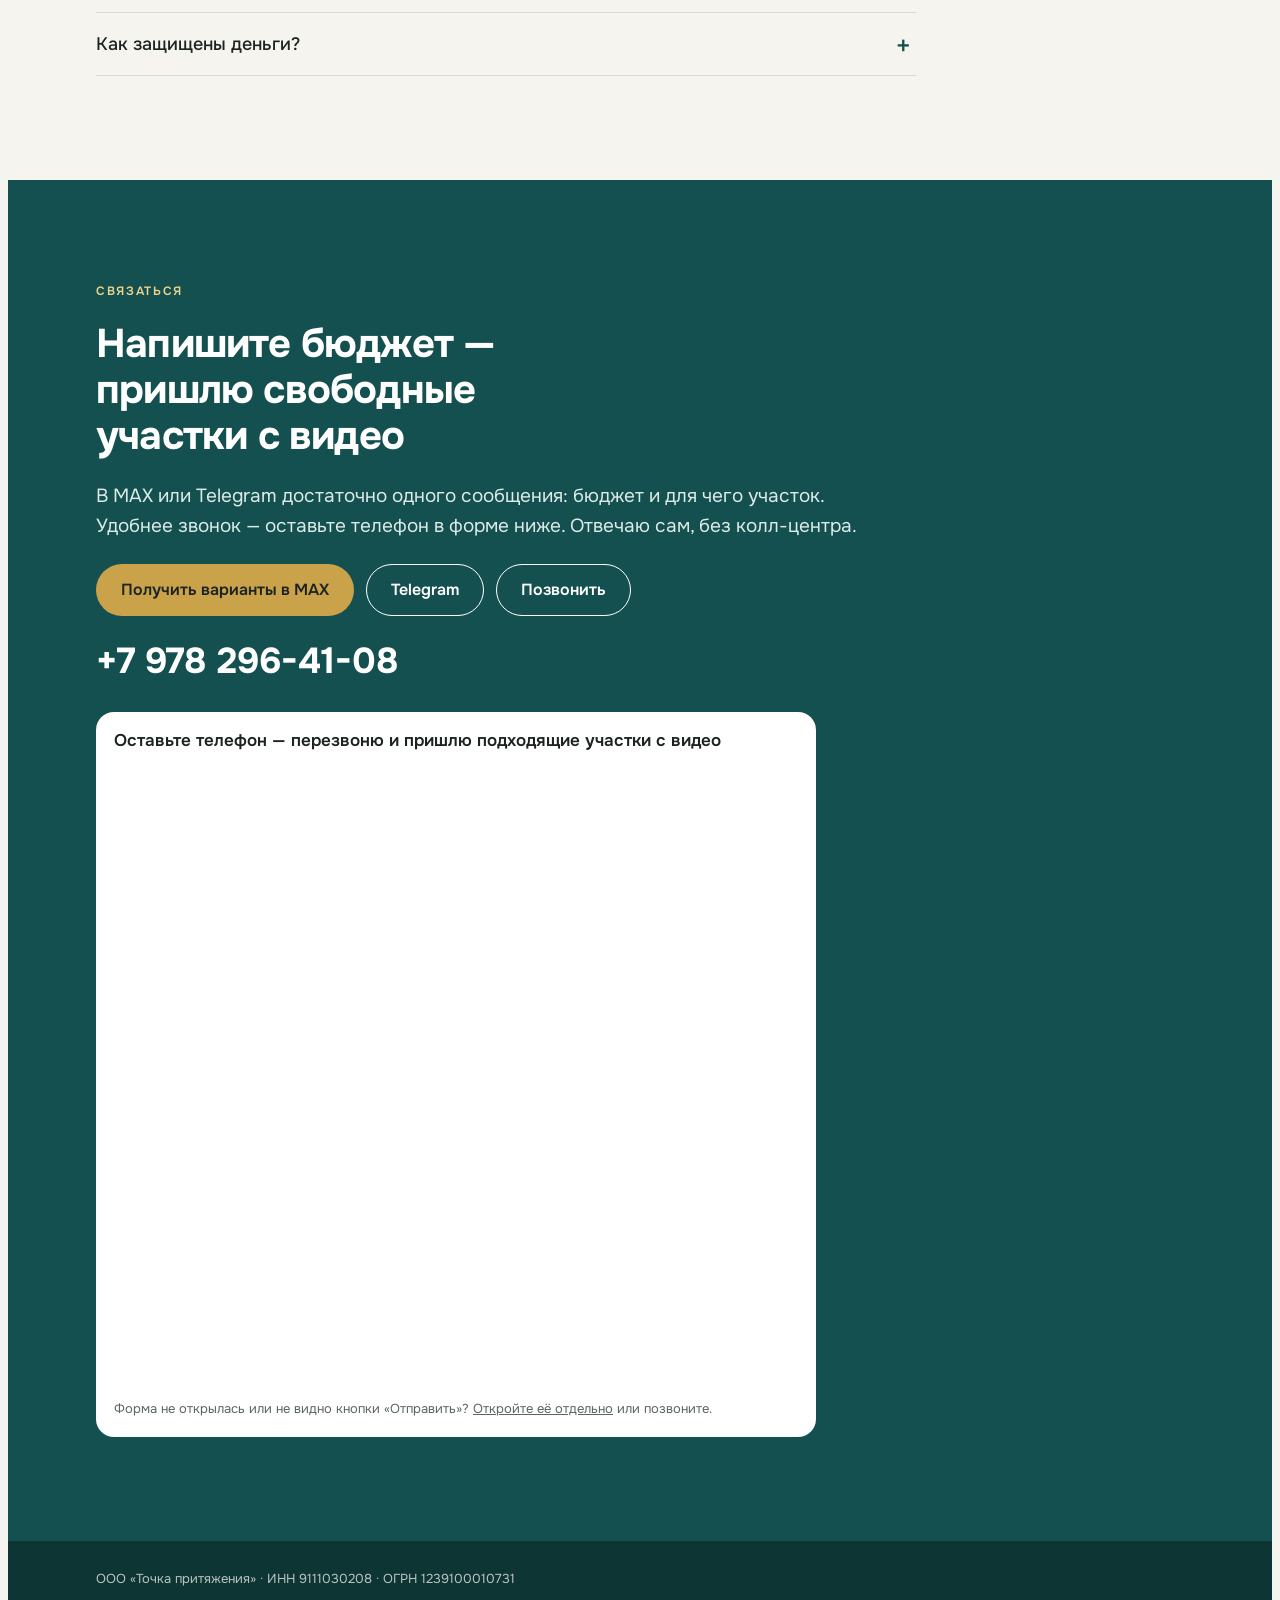
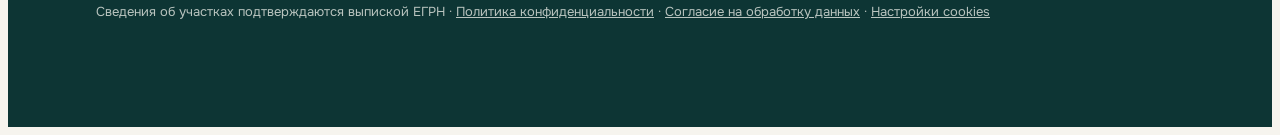
==== commit b89f2412: "Линии у моря: метры только у 1-й (50 м), 2-я и 3-я — по положению без «около» Co-Authored-By: Claude" ====
--- a/index.html
+++ b/index.html
@@ -294,13 +294,13 @@
         </div>
         <div class="line">
           <div class="line-no">2<small>линия</small></div>
-          <div class="stack" style="gap:8px"><h3>Второй ряд от моря</h3><p class="dist">50–100 м от моря · за первой линией</p></div>
-          <div class="line-price">1 500 000 ₽<a data-msg="Здравствуйте! Интересует участок у моря: 2-я линия, 50–100 м от моря, 1,5 млн ₽. Что сейчас свободно? Пришлите, пожалуйста, видео." href="https://max.ru/u/f9LHodD0cOLz-leCnvMTNQNCGHl_K2LRundalWSaDo_sZQo77Q3Mp65kQ8g" target="_blank" rel="noopener">📋 Узнать, что свободно</a></div>
+          <div class="stack" style="gap:8px"><h3>Второй ряд от моря</h3><p class="dist">сразу за первой линией</p></div>
+          <div class="line-price">1 500 000 ₽<a data-msg="Здравствуйте! Интересует участок у моря: 2-я линия, 1,5 млн ₽. Что сейчас свободно? Пришлите, пожалуйста, видео." href="https://max.ru/u/f9LHodD0cOLz-leCnvMTNQNCGHl_K2LRundalWSaDo_sZQo77Q3Mp65kQ8g" target="_blank" rel="noopener">📋 Узнать, что свободно</a></div>
         </div>
         <div class="line">
           <div class="line-no">3<small>линия</small></div>
-          <div class="stack" style="gap:8px"><h3>Самый доступный вариант у моря</h3><p class="dist">около 100 м от моря · за второй линией</p></div>
-          <div class="line-price">1 200 000 ₽<a data-msg="Здравствуйте! Интересует участок у моря: 3-я линия, около 100 м от моря, 1,2 млн ₽. Что сейчас свободно? Пришлите, пожалуйста, видео." href="https://max.ru/u/f9LHodD0cOLz-leCnvMTNQNCGHl_K2LRundalWSaDo_sZQo77Q3Mp65kQ8g" target="_blank" rel="noopener">📋 Узнать, что свободно</a></div>
+          <div class="stack" style="gap:8px"><h3>Самый доступный вариант у моря</h3><p class="dist">за второй линией</p></div>
+          <div class="line-price">1 200 000 ₽<a data-msg="Здравствуйте! Интересует участок у моря: 3-я линия, 1,2 млн ₽. Что сейчас свободно? Пришлите, пожалуйста, видео." href="https://max.ru/u/f9LHodD0cOLz-leCnvMTNQNCGHl_K2LRundalWSaDo_sZQo77Q3Mp65kQ8g" target="_blank" rel="noopener">📋 Узнать, что свободно</a></div>
         </div>
       </div>
       <p class="under-note"><b>Рассрочка до 6 месяцев,</b> первый взнос от 100 000 ₽.</p>
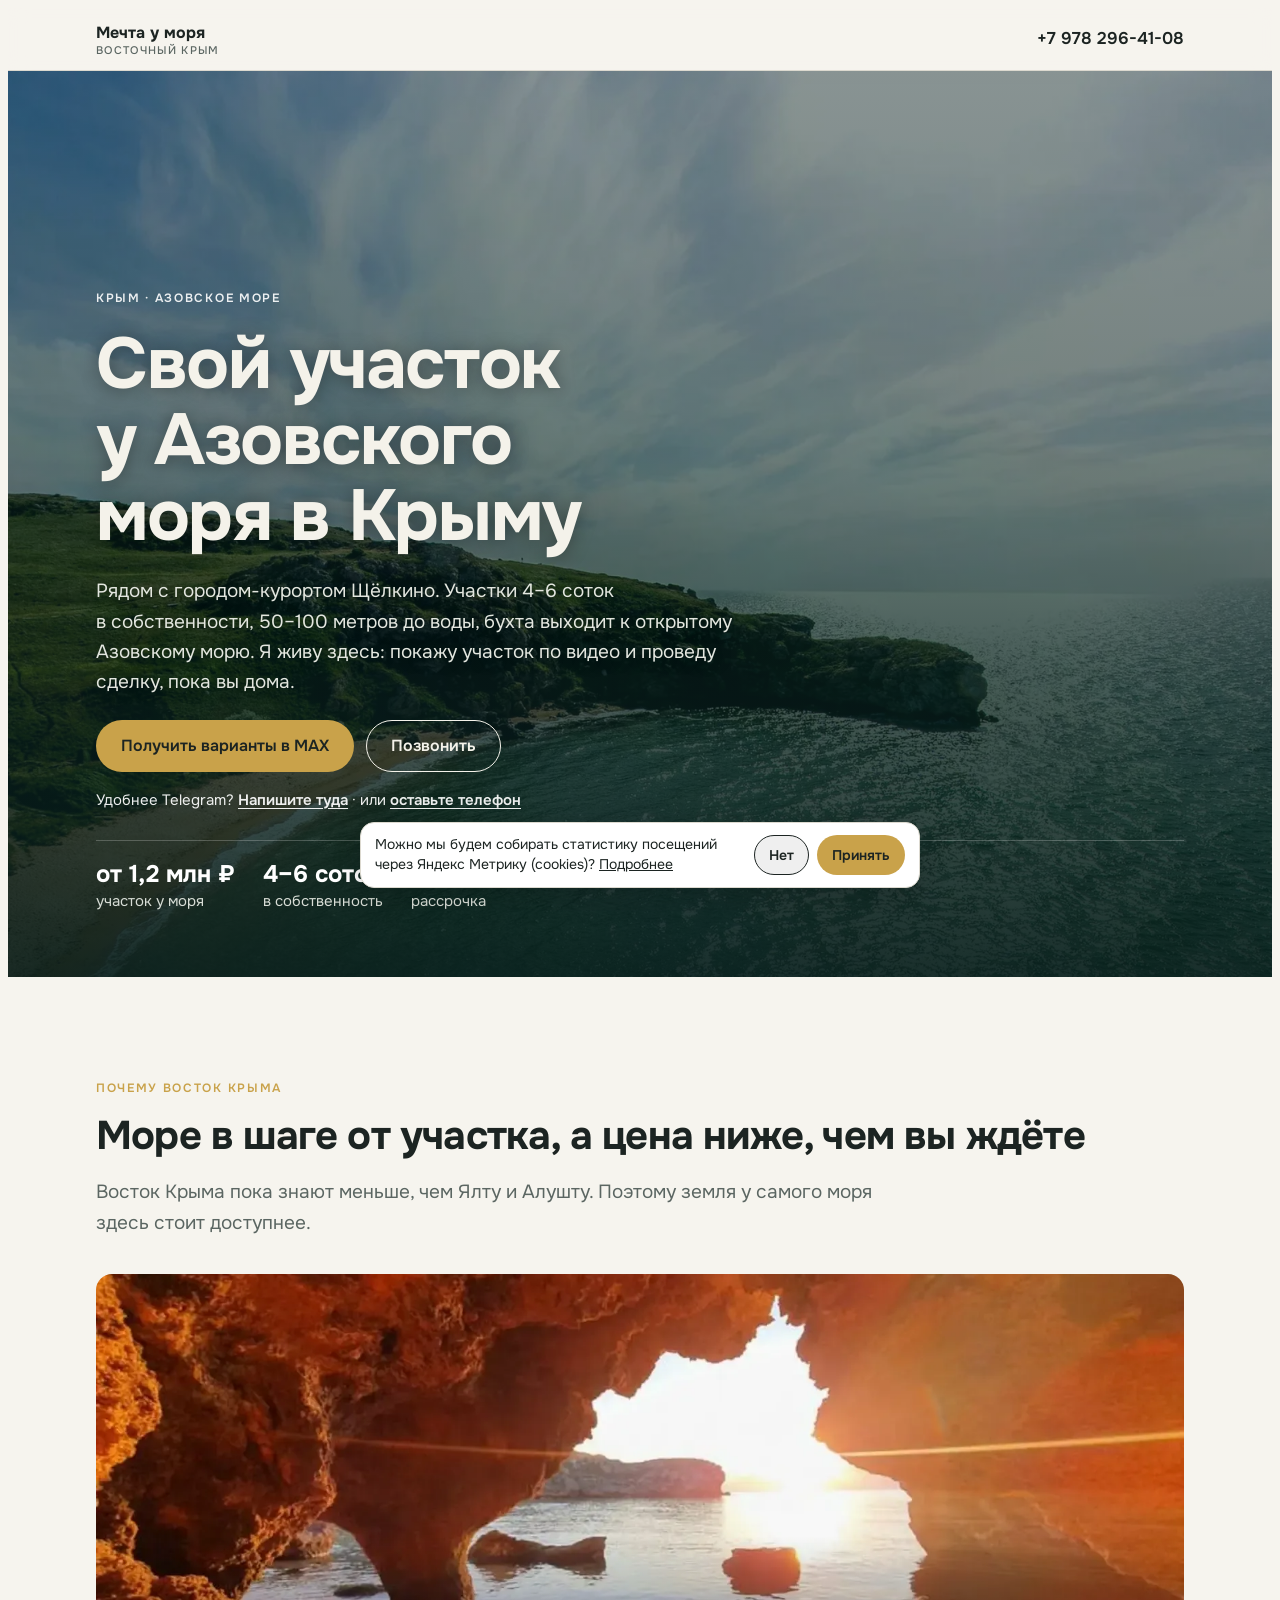
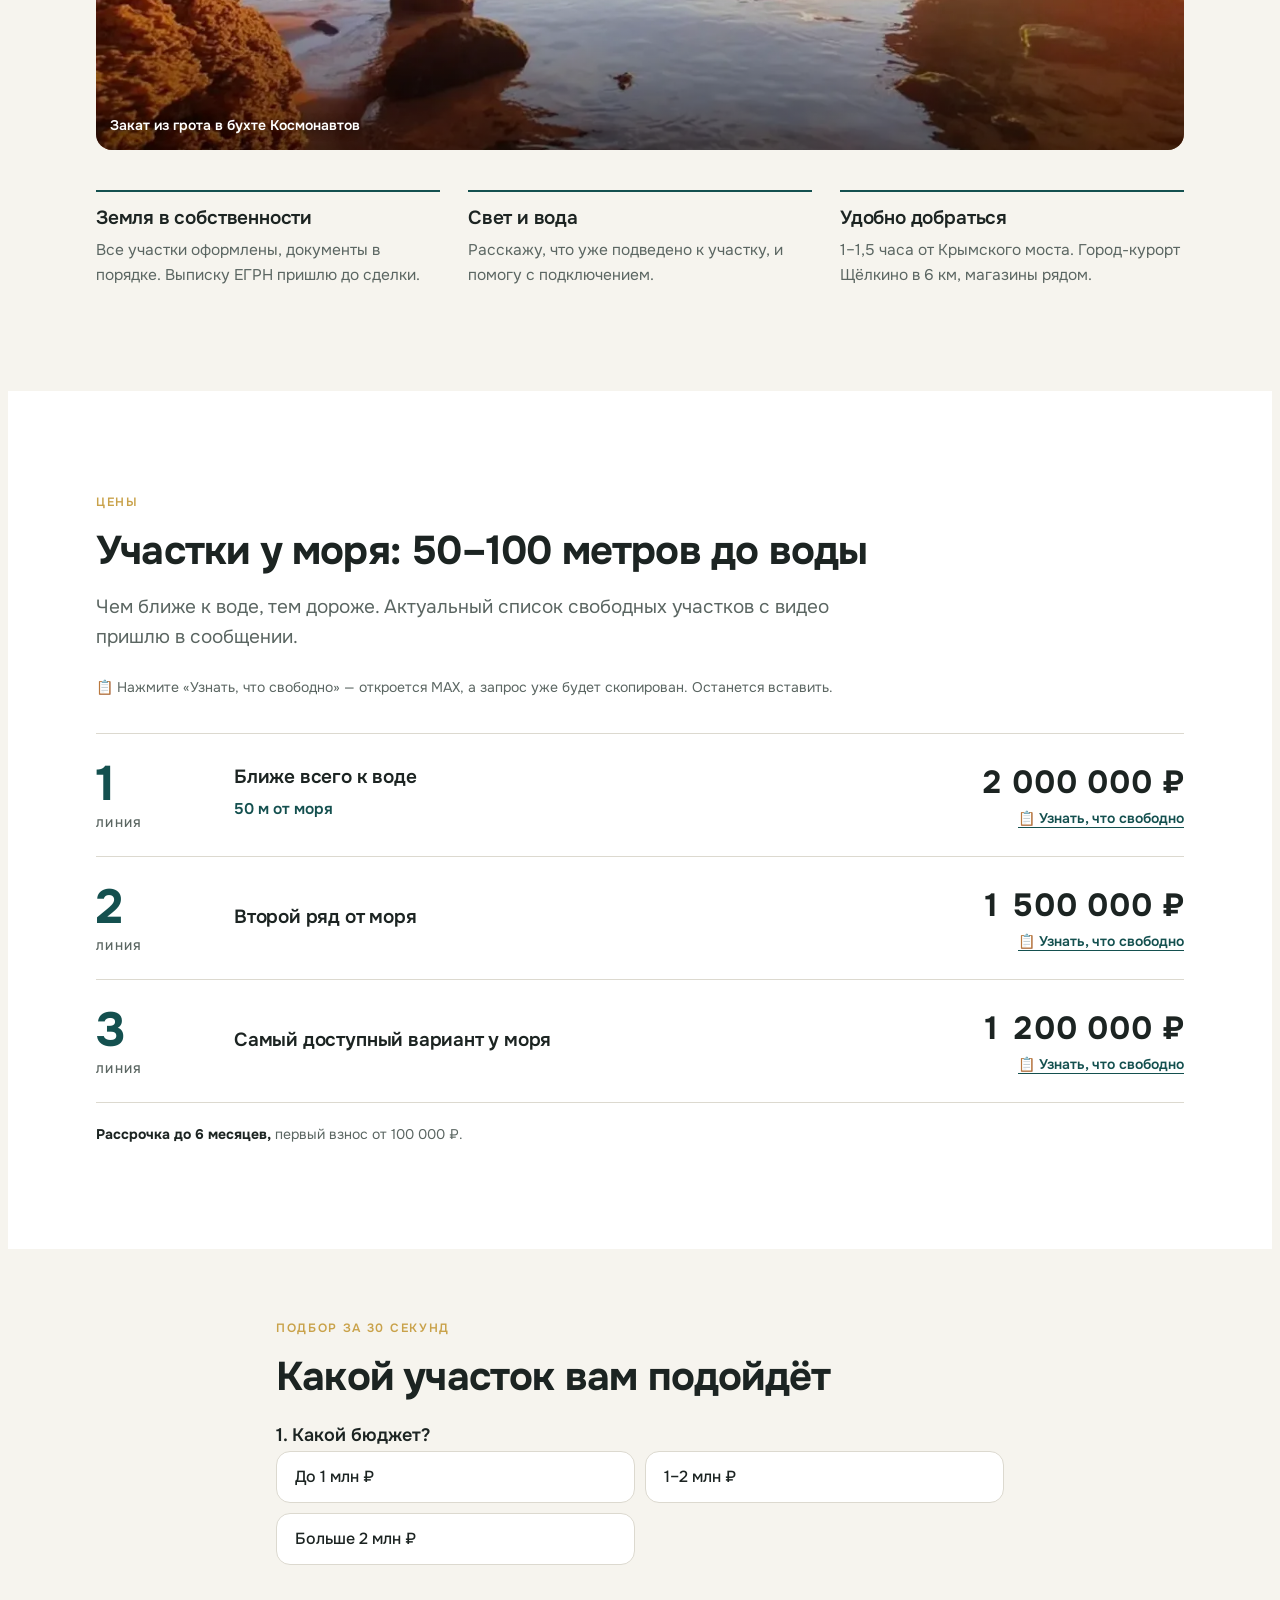
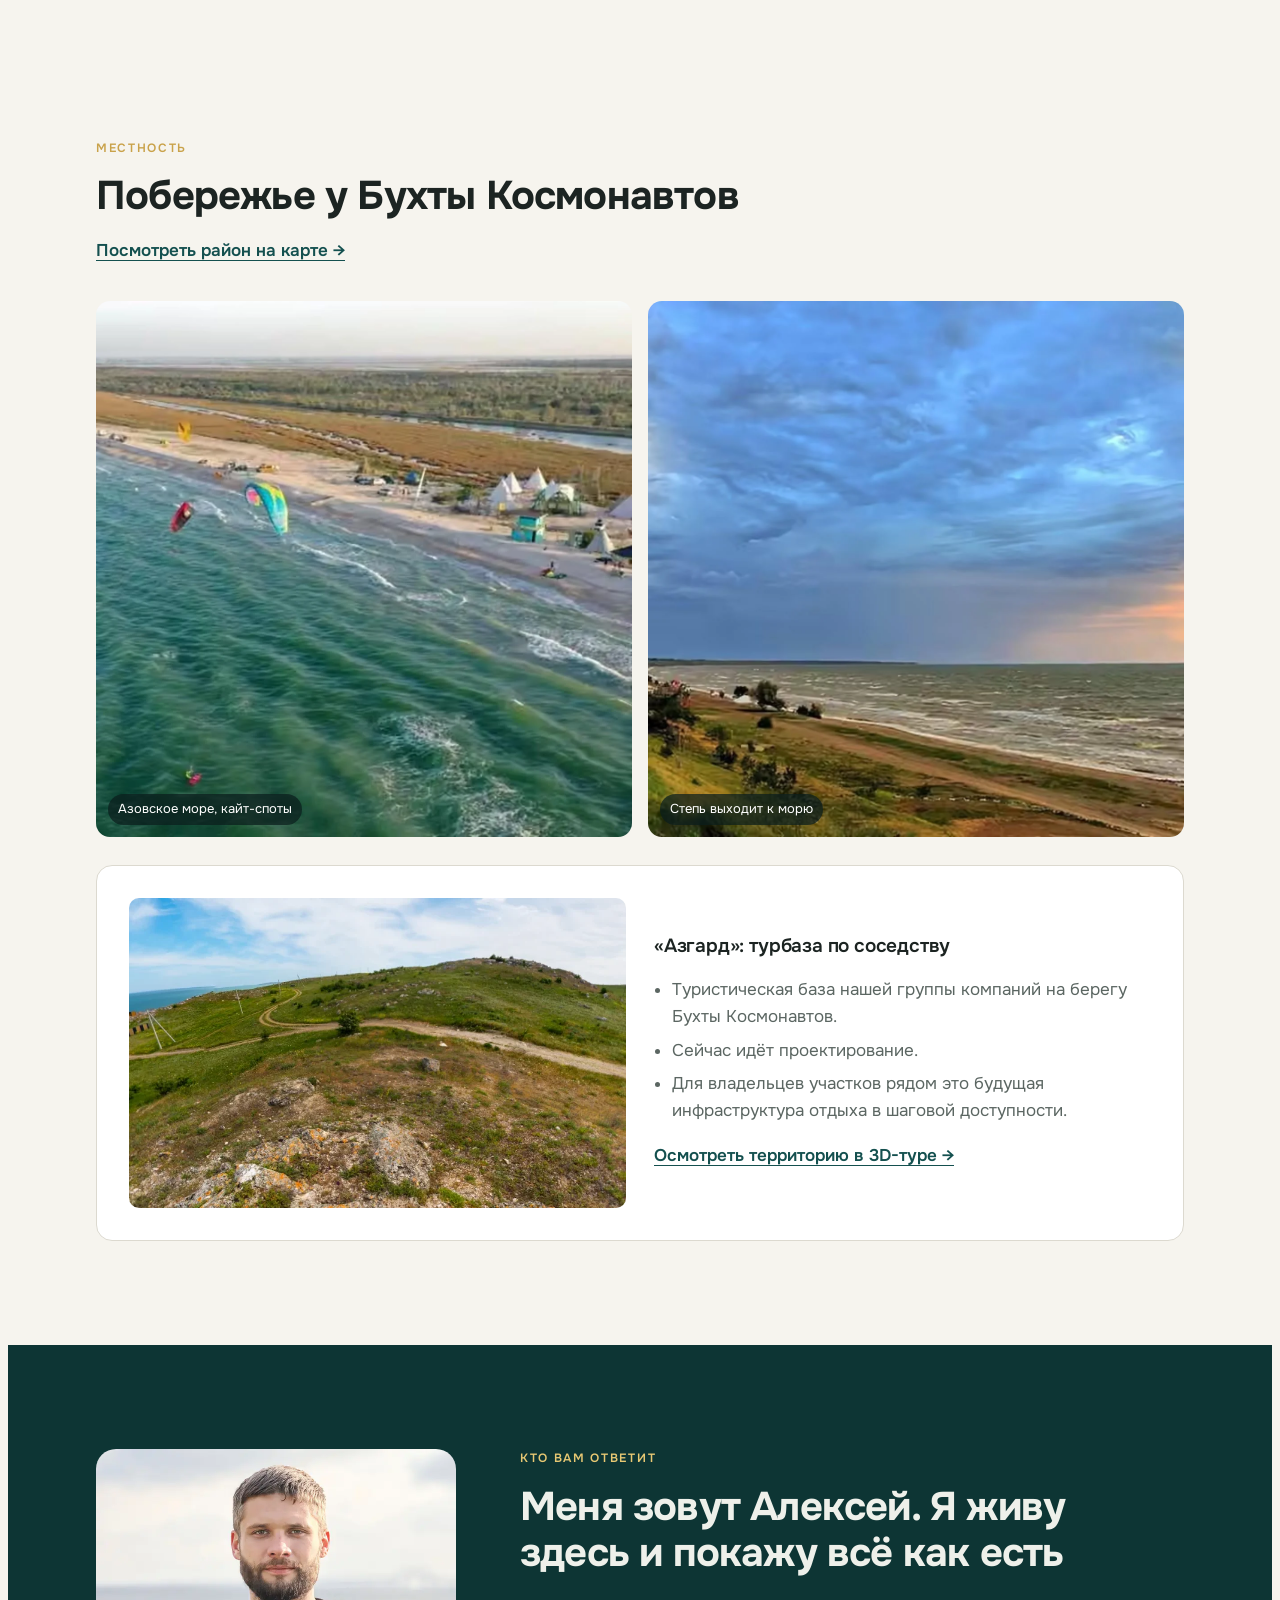
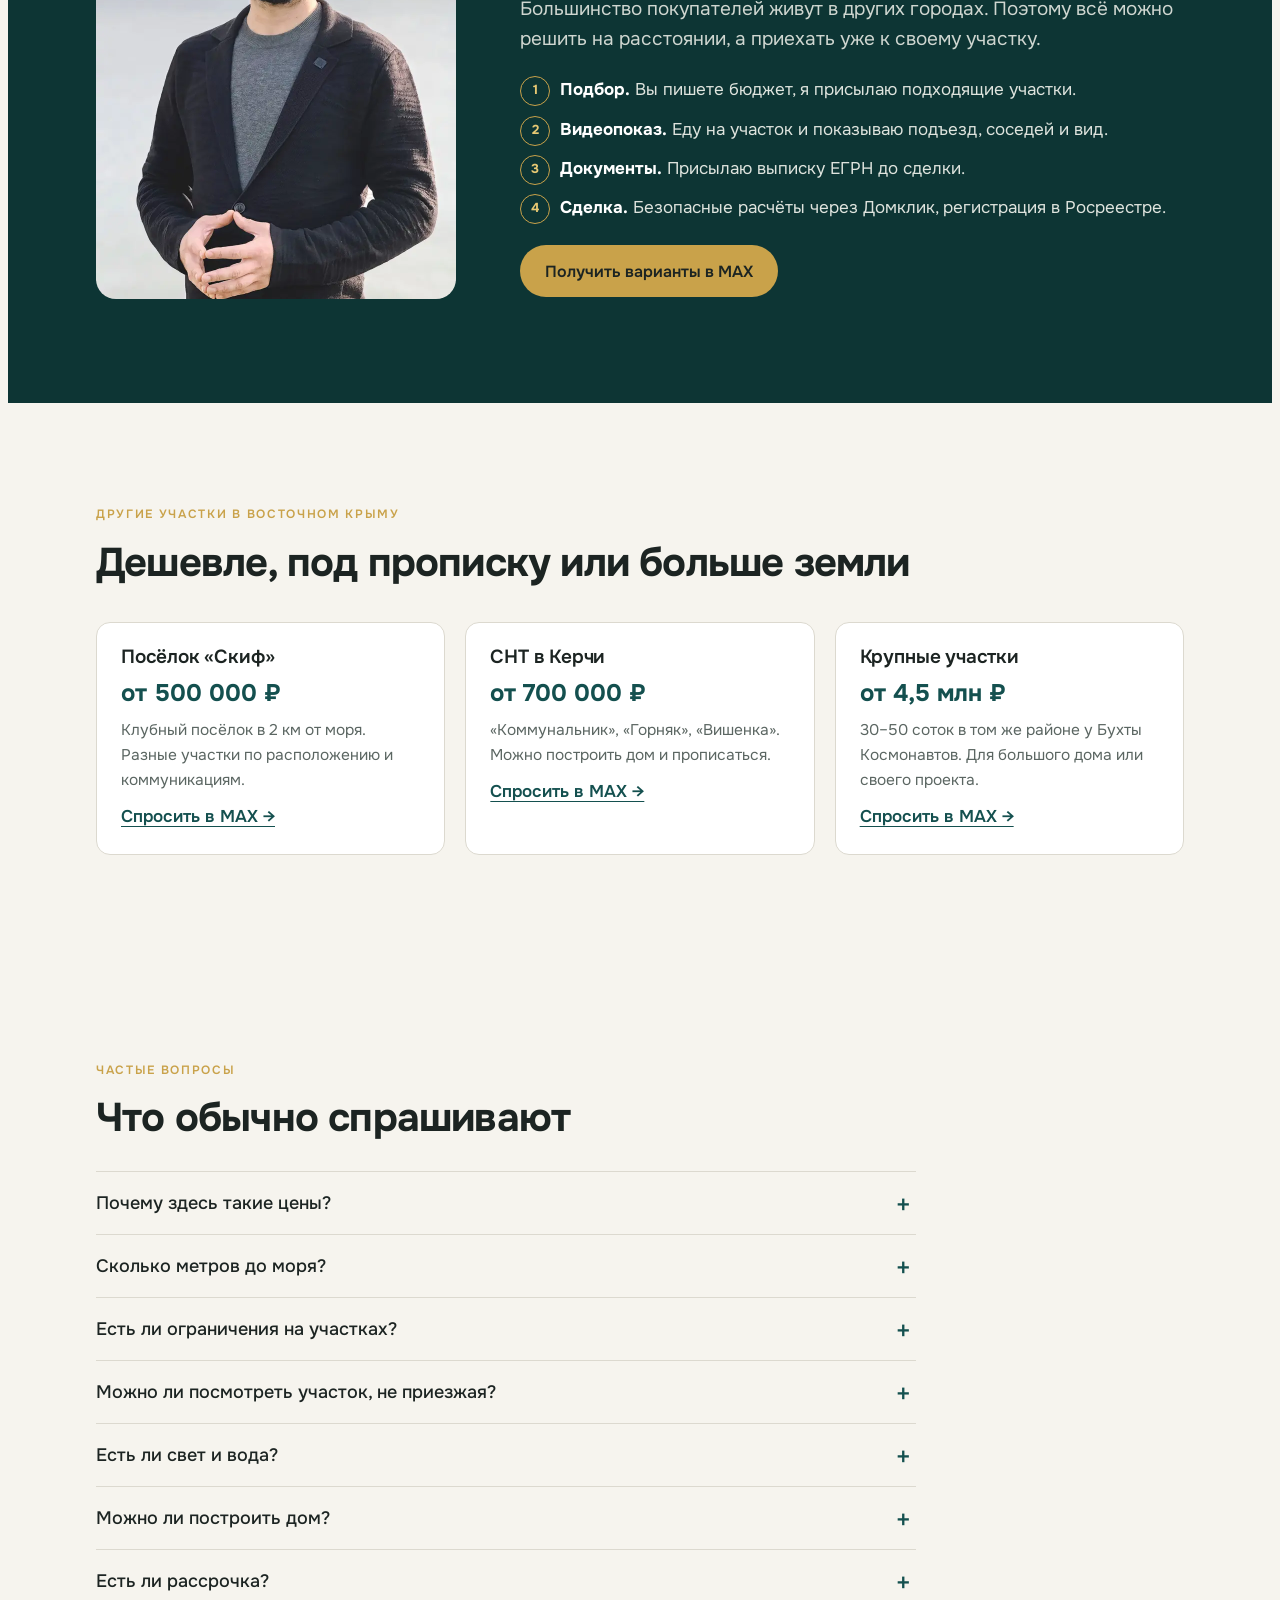
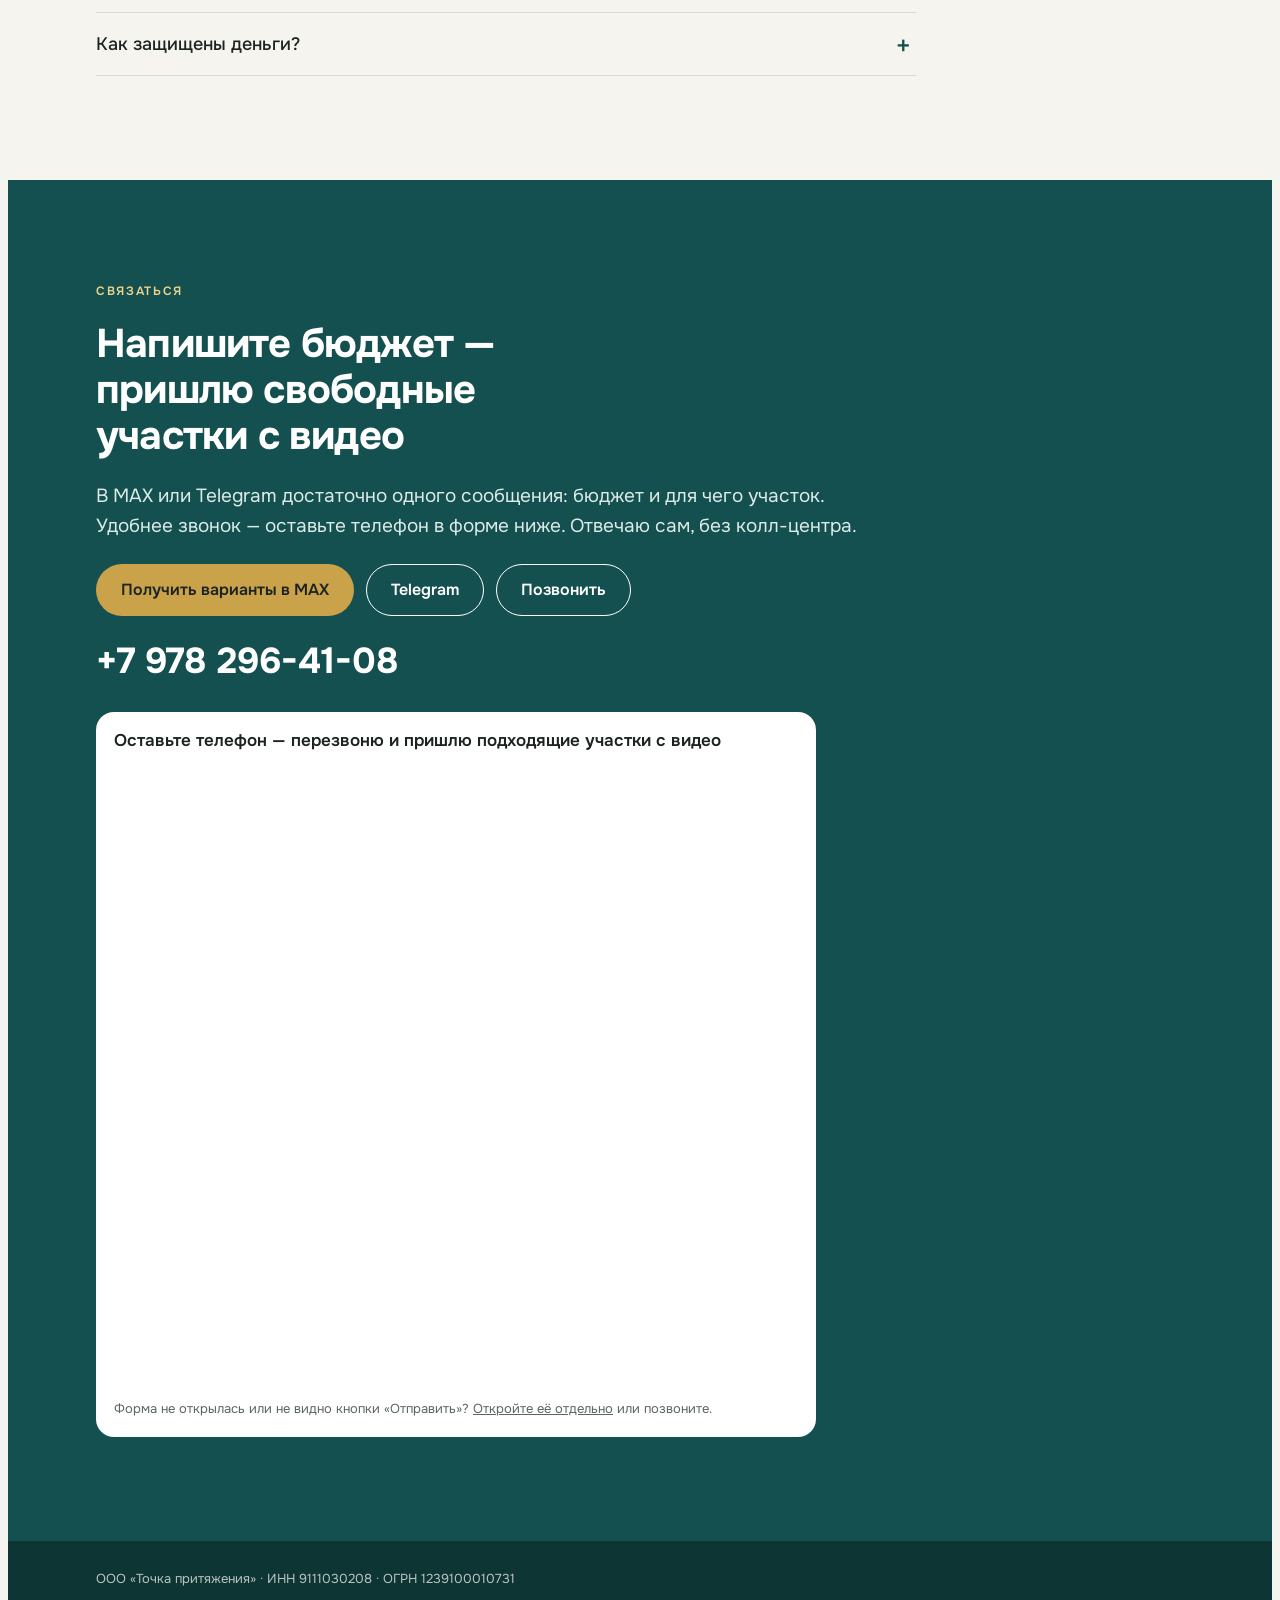
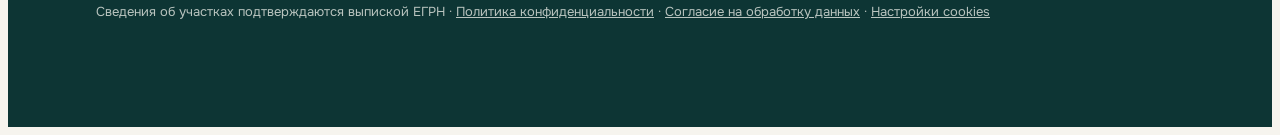
==== commit 1d692ca5: "Линии 2 и 3 без подписи расстояния Co-Authored-By: Claude Opus 5.5 <noreply@anthropic.com> Claude-Se" ====
--- a/index.html
+++ b/index.html
@@ -294,12 +294,12 @@
         </div>
         <div class="line">
           <div class="line-no">2<small>линия</small></div>
-          <div class="stack" style="gap:8px"><h3>Второй ряд от моря</h3><p class="dist">сразу за первой линией</p></div>
+          <div class="stack" style="gap:8px"><h3>Второй ряд от моря</h3></div>
           <div class="line-price">1 500 000 ₽<a data-msg="Здравствуйте! Интересует участок у моря: 2-я линия, 1,5 млн ₽. Что сейчас свободно? Пришлите, пожалуйста, видео." href="https://max.ru/u/f9LHodD0cOLz-leCnvMTNQNCGHl_K2LRundalWSaDo_sZQo77Q3Mp65kQ8g" target="_blank" rel="noopener">📋 Узнать, что свободно</a></div>
         </div>
         <div class="line">
           <div class="line-no">3<small>линия</small></div>
-          <div class="stack" style="gap:8px"><h3>Самый доступный вариант у моря</h3><p class="dist">за второй линией</p></div>
+          <div class="stack" style="gap:8px"><h3>Самый доступный вариант у моря</h3></div>
           <div class="line-price">1 200 000 ₽<a data-msg="Здравствуйте! Интересует участок у моря: 3-я линия, 1,2 млн ₽. Что сейчас свободно? Пришлите, пожалуйста, видео." href="https://max.ru/u/f9LHodD0cOLz-leCnvMTNQNCGHl_K2LRundalWSaDo_sZQo77Q3Mp65kQ8g" target="_blank" rel="noopener">📋 Узнать, что свободно</a></div>
         </div>
       </div>
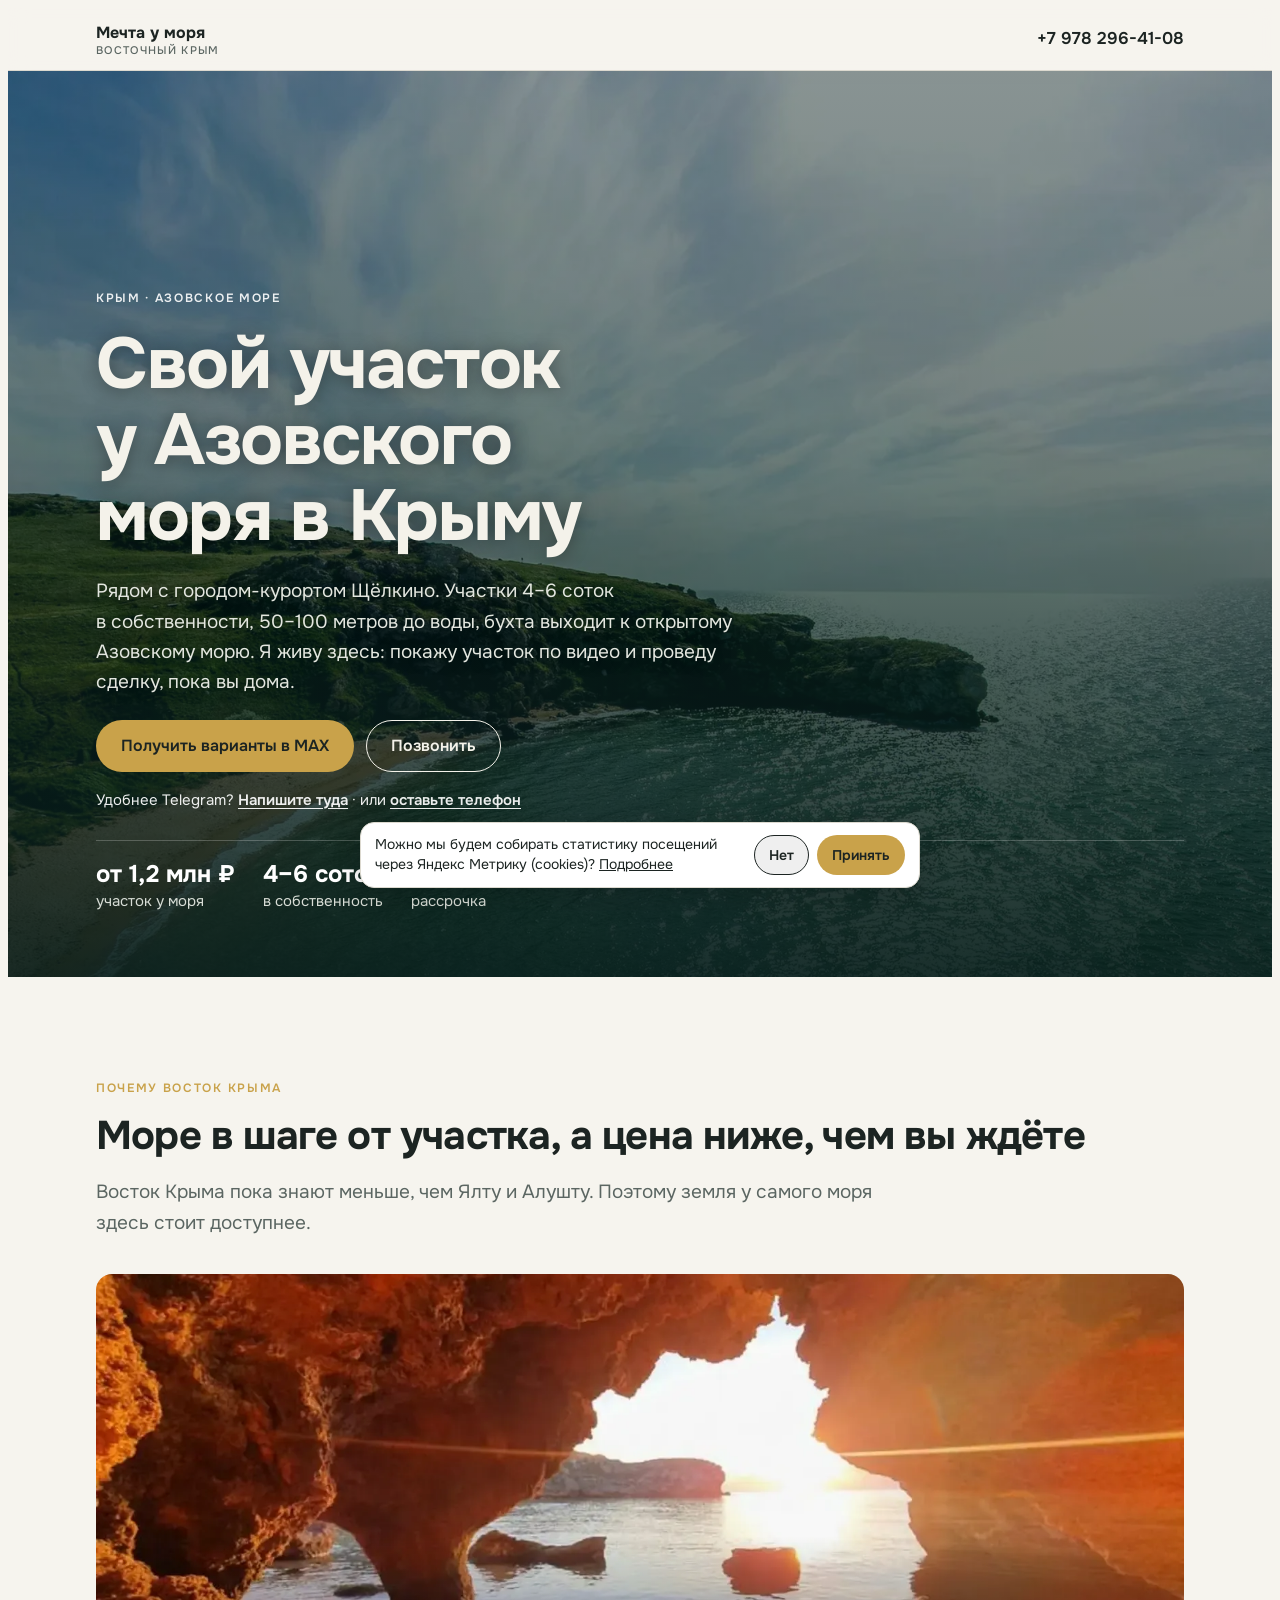
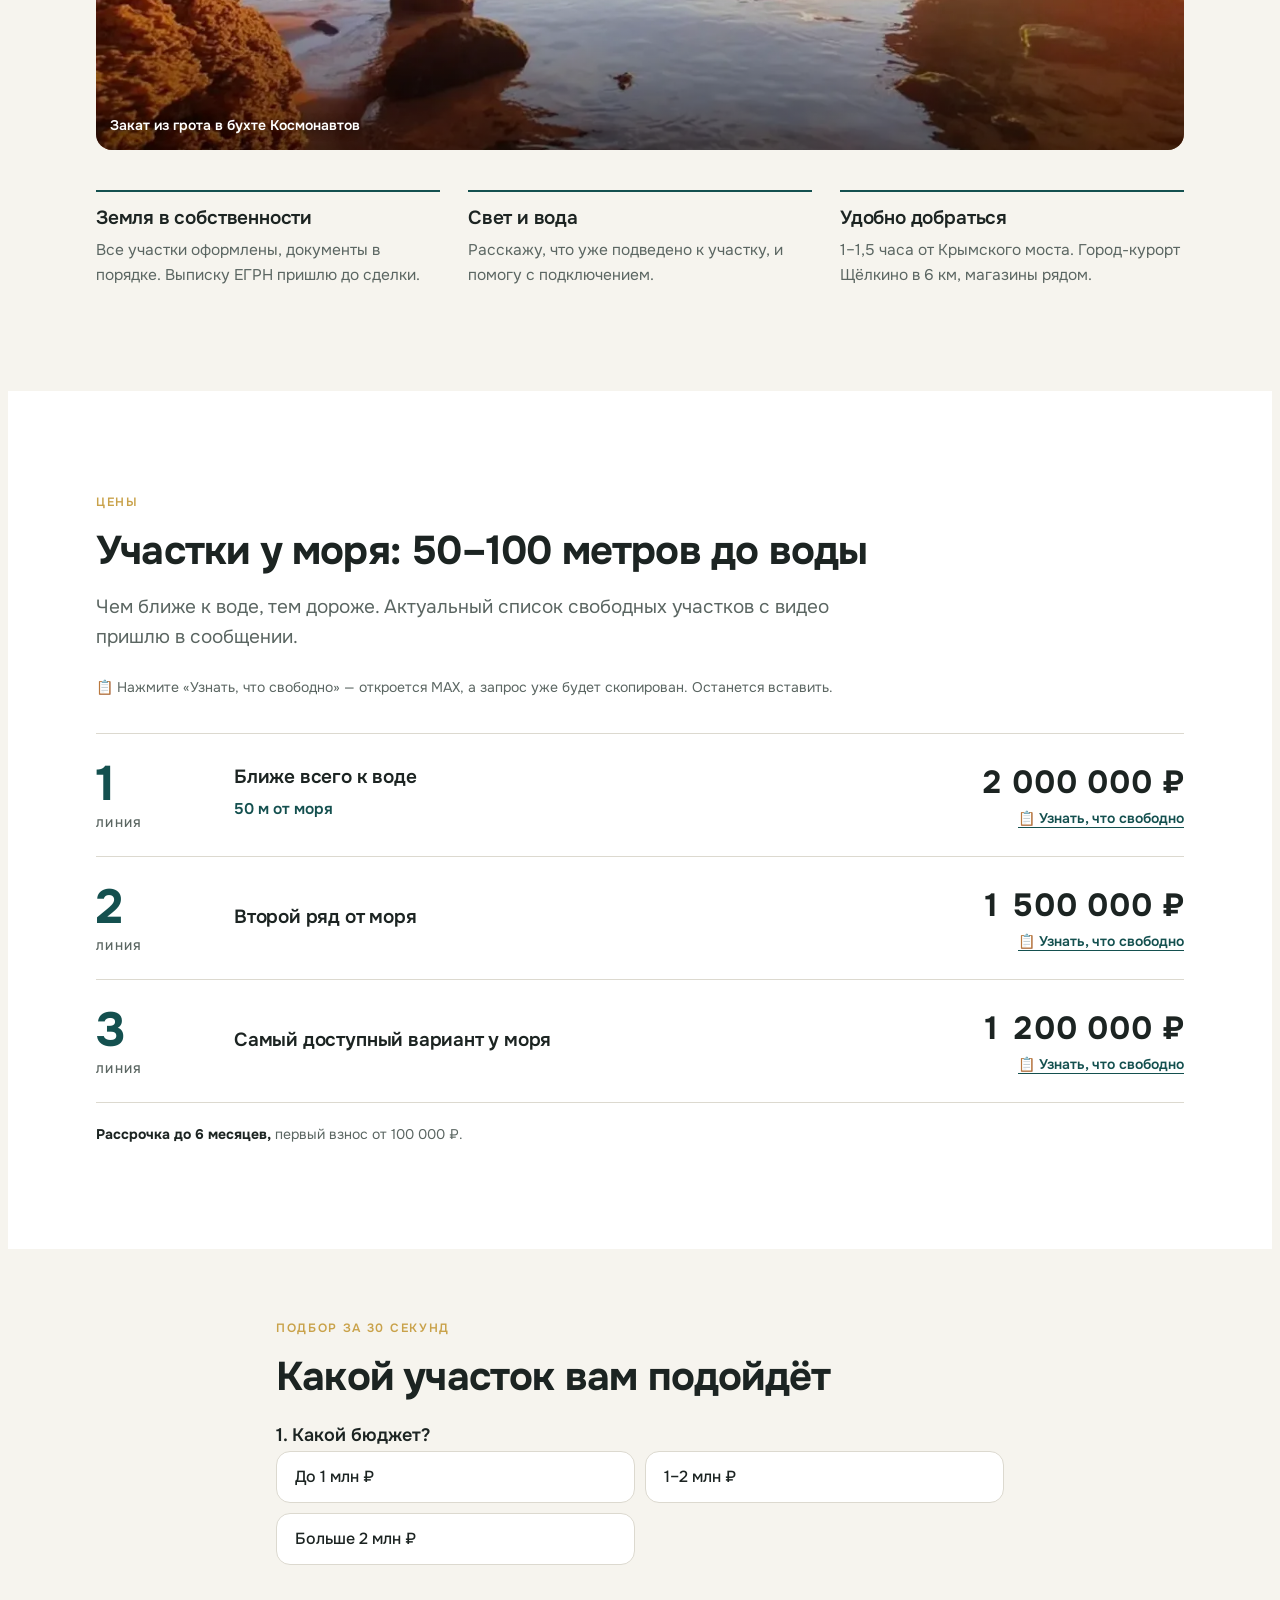
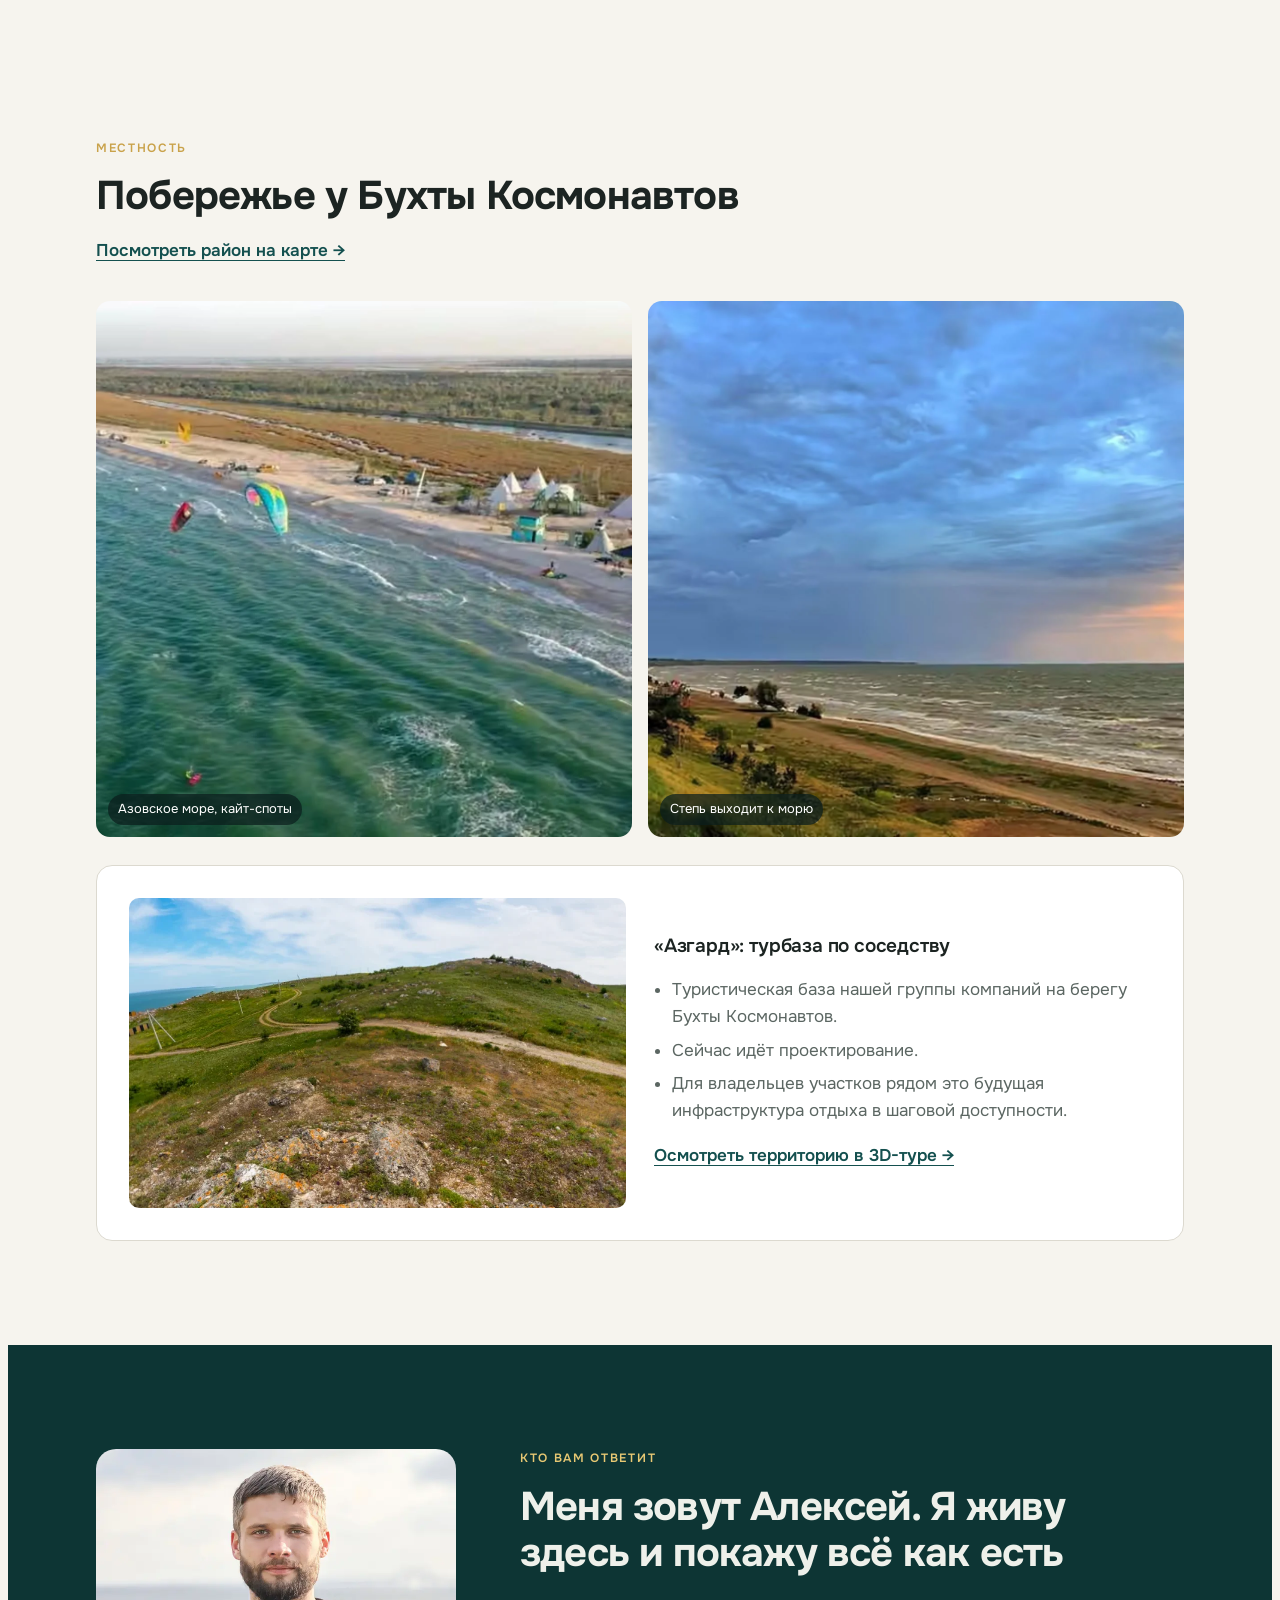
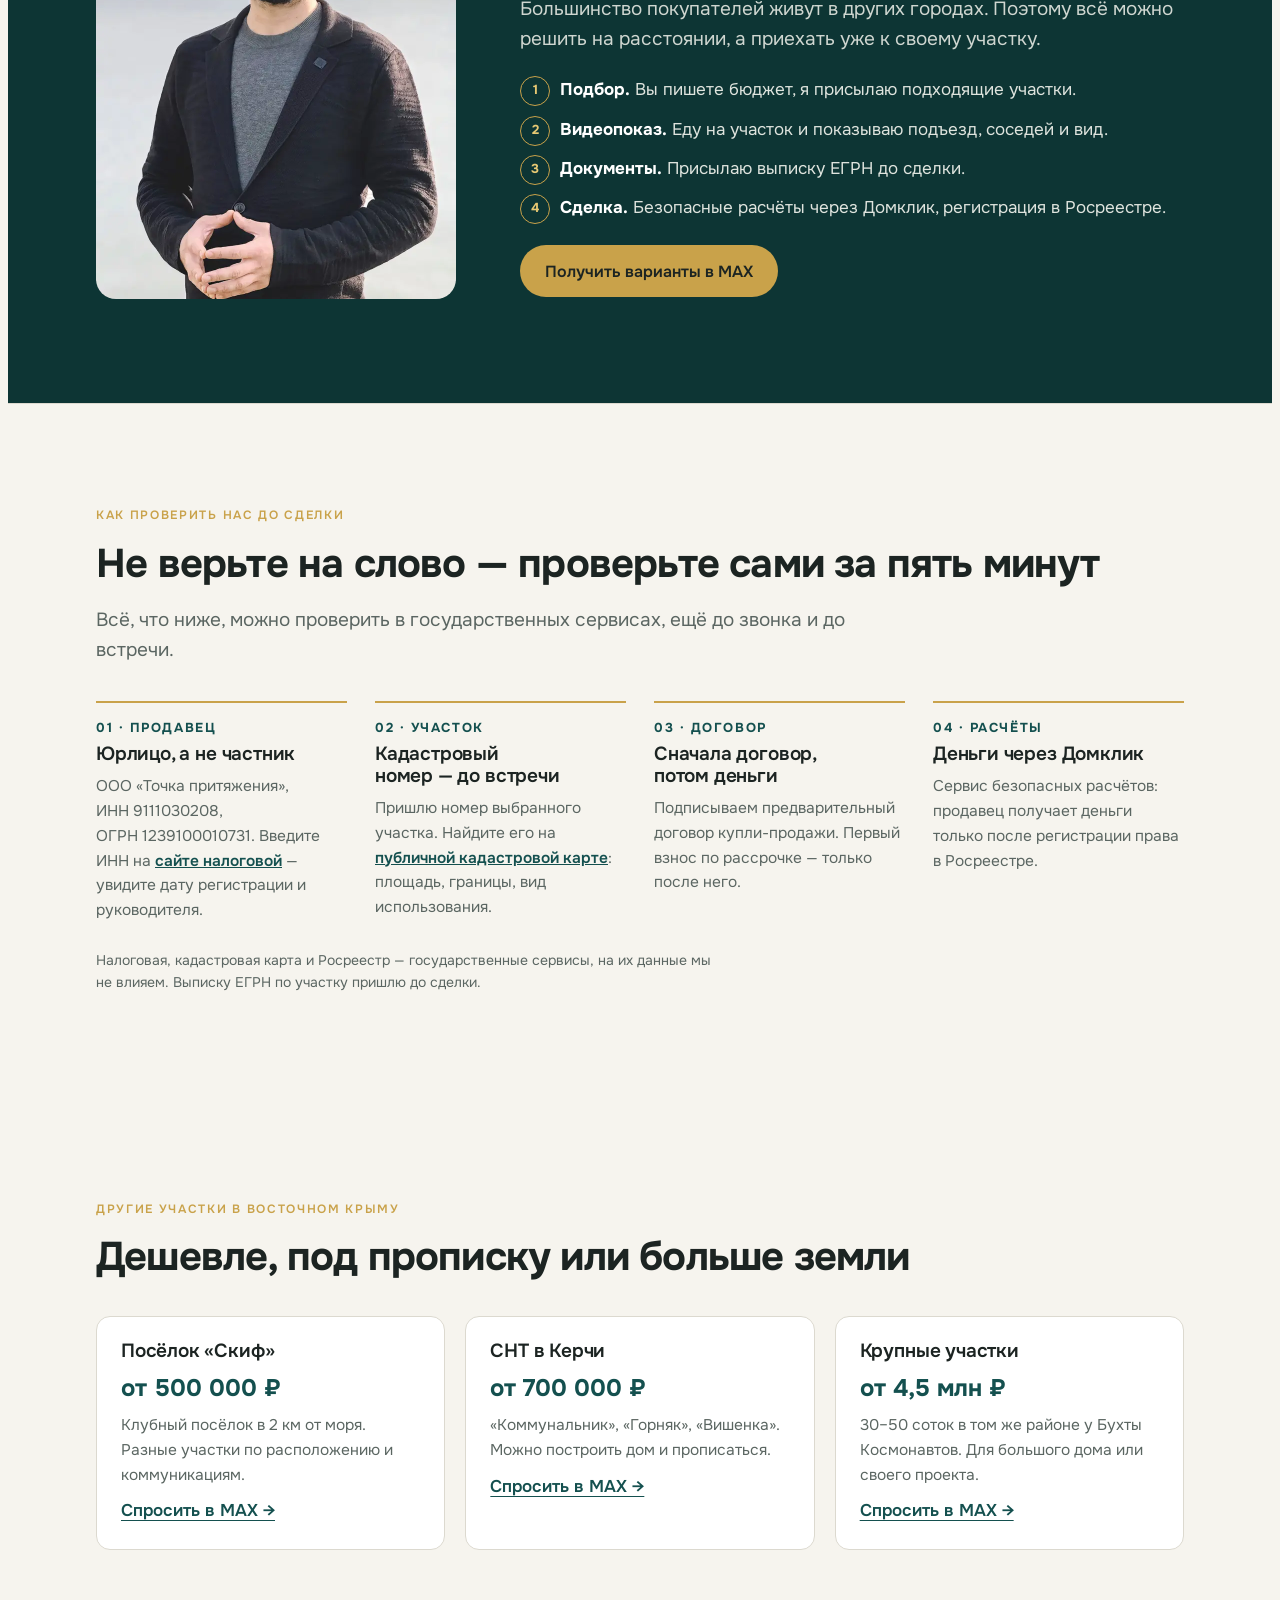
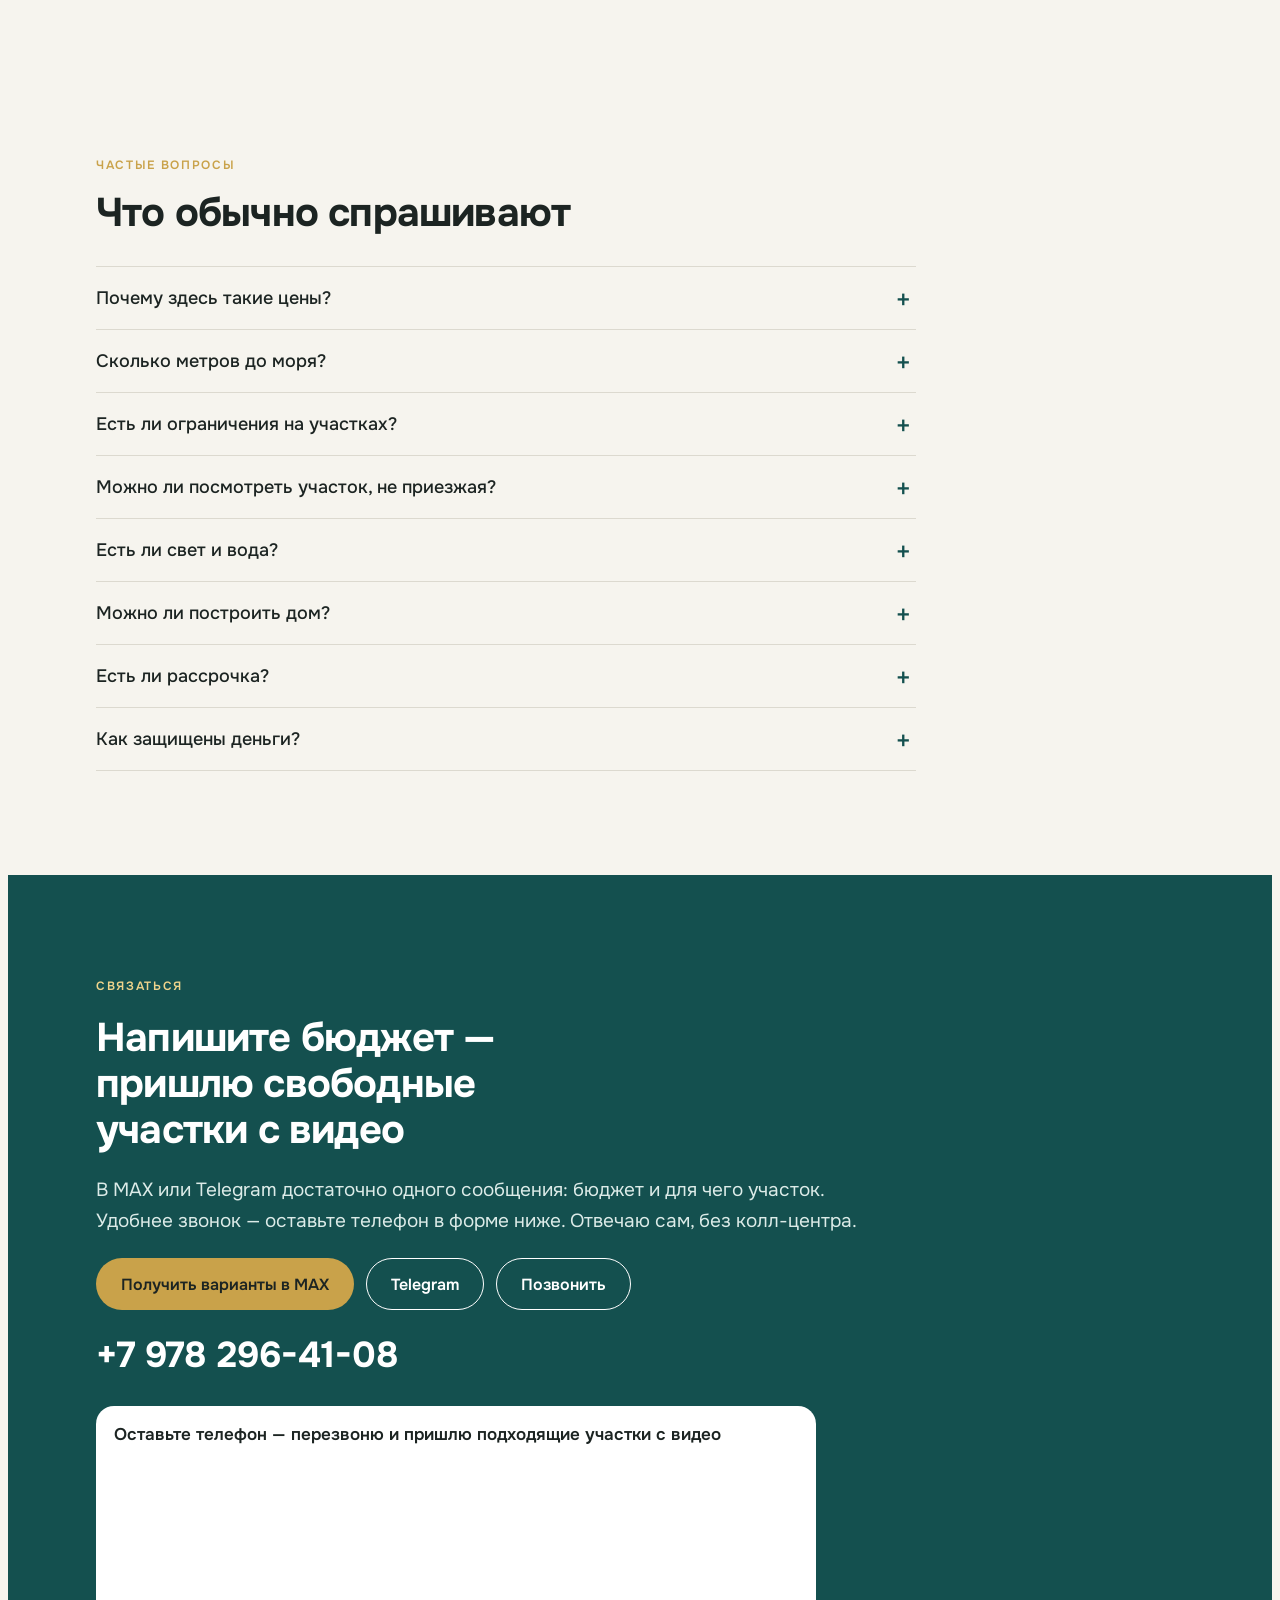
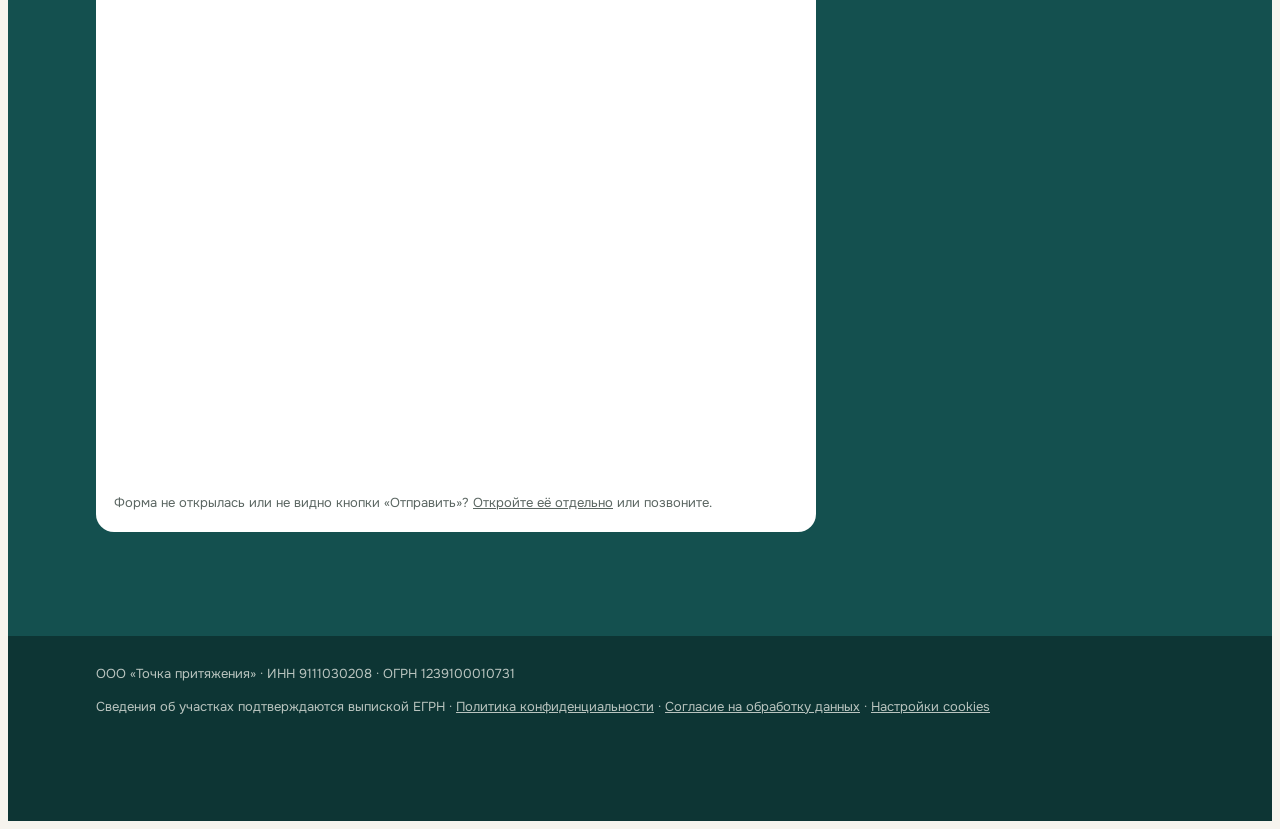
==== commit f18ef854: "Блок «Как проверить нас до сделки» (#proverka)" ====
--- a/index.html
+++ b/index.html
@@ -89,6 +89,16 @@
 .why-grid{display:grid;grid-template-columns:repeat(3,minmax(0,1fr));gap:28px;margin-top:40px}
 .why-grid div{display:grid;gap:8px;align-content:start;border-top:2px solid var(--sea);padding-top:16px}
 .why-grid p{color:var(--muted);font-size:15.5px}
+/* как проверить нас */
+.check{border-top:1px solid var(--line)}
+.check-grid{display:grid;grid-template-columns:repeat(4,minmax(0,1fr));gap:28px;margin-top:36px}
+.check-grid div{display:grid;gap:8px;align-content:start;border-top:2px solid var(--straw);padding-top:16px}
+.check-grid p{color:var(--muted);font-size:15.5px}
+.check-grid .num{font:700 13px var(--body);letter-spacing:.12em;color:var(--sea)}
+.check-grid a{color:var(--sea);font-weight:600}
+.check-note{margin-top:26px;font-size:14px;color:var(--muted);max-width:70ch}
+@media (max-width:1000px){.check-grid{grid-template-columns:1fr 1fr}}
+@media (max-width:760px){.check-grid{grid-template-columns:1fr;gap:22px}}
 
 /* цены */
 .prices{background:var(--card)}
@@ -387,6 +397,23 @@
         </ol>
         <div class="btns" style="margin-top:6px"><a class="btn btn-max" href="https://max.ru/u/f9LHodD0cOLz-leCnvMTNQNCGHl_K2LRundalWSaDo_sZQo77Q3Mp65kQ8g" target="_blank" rel="noopener">Получить варианты в MAX</a></div>
       </div>
+    </div>
+  </section>
+
+  <section class="check" id="proverka">
+    <div class="wrap">
+      <div class="stack">
+        <p class="label">Как проверить нас до сделки</p>
+        <h2>Не верьте на слово — проверьте сами за пять минут</h2>
+        <p class="lead">Всё, что ниже, можно проверить в государственных сервисах, ещё до звонка и до встречи.</p>
+      </div>
+      <div class="check-grid">
+        <div><span class="num">01 · ПРОДАВЕЦ</span><h3>Юрлицо, а не частник</h3><p>ООО «Точка притяжения», ИНН&nbsp;9111030208, ОГРН&nbsp;1239100010731. Введите ИНН на <a href="https://egrul.nalog.ru/" target="_blank" rel="noopener">сайте налоговой</a> — увидите дату регистрации и руководителя.</p></div>
+        <div><span class="num">02 · УЧАСТОК</span><h3>Кадастровый номер — до встречи</h3><p>Пришлю номер выбранного участка. Найдите его на <a href="https://nspd.gov.ru/map" target="_blank" rel="noopener">публичной кадастровой карте</a>: площадь, границы, вид использования.</p></div>
+        <div><span class="num">03 · ДОГОВОР</span><h3>Сначала договор, потом деньги</h3><p>Подписываем предварительный договор купли-продажи. Первый взнос по рассрочке — только после него.</p></div>
+        <div><span class="num">04 · РАСЧЁТЫ</span><h3>Деньги через Домклик</h3><p>Сервис безопасных расчётов: продавец получает деньги только после регистрации права в Росреестре.</p></div>
+      </div>
+      <p class="check-note">Налоговая, кадастровая карта и Росреестр — государственные сервисы, на их данные мы не влияем. Выписку ЕГРН по участку пришлю до сделки.</p>
     </div>
   </section>
 
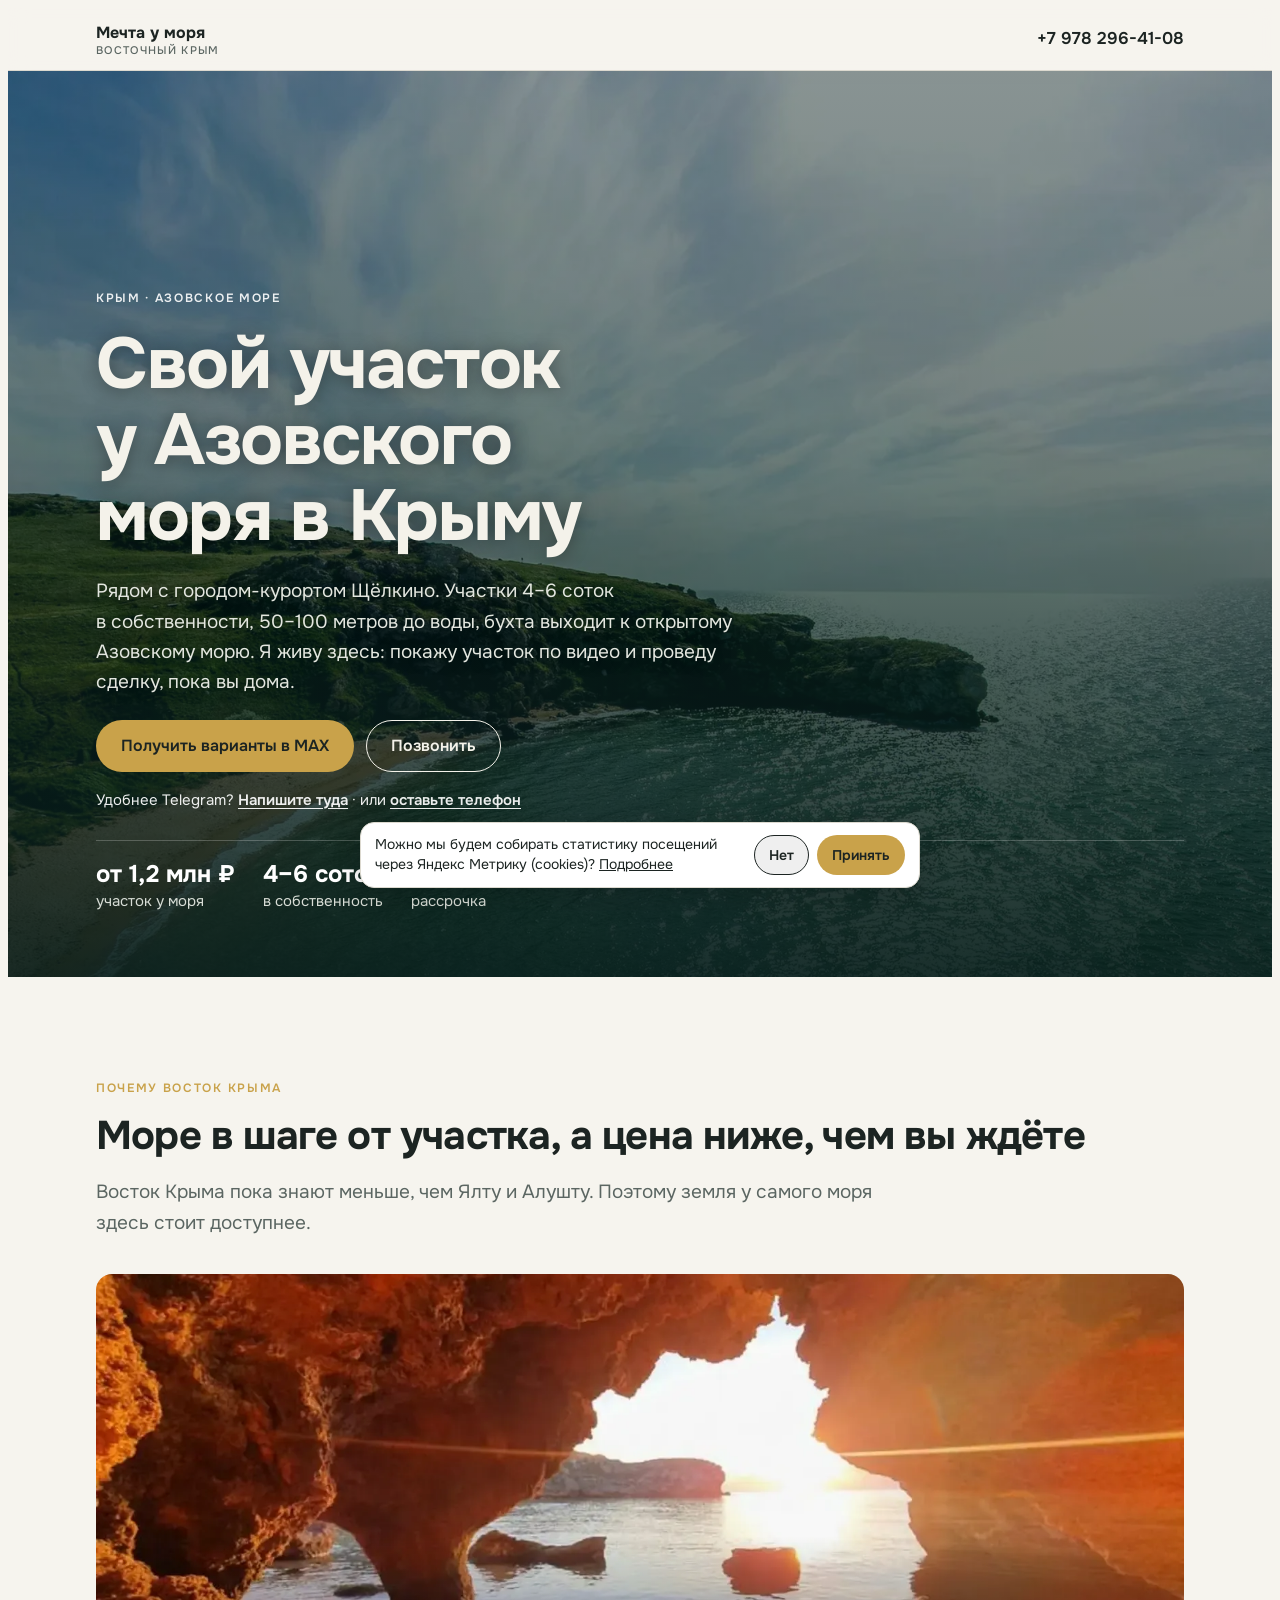
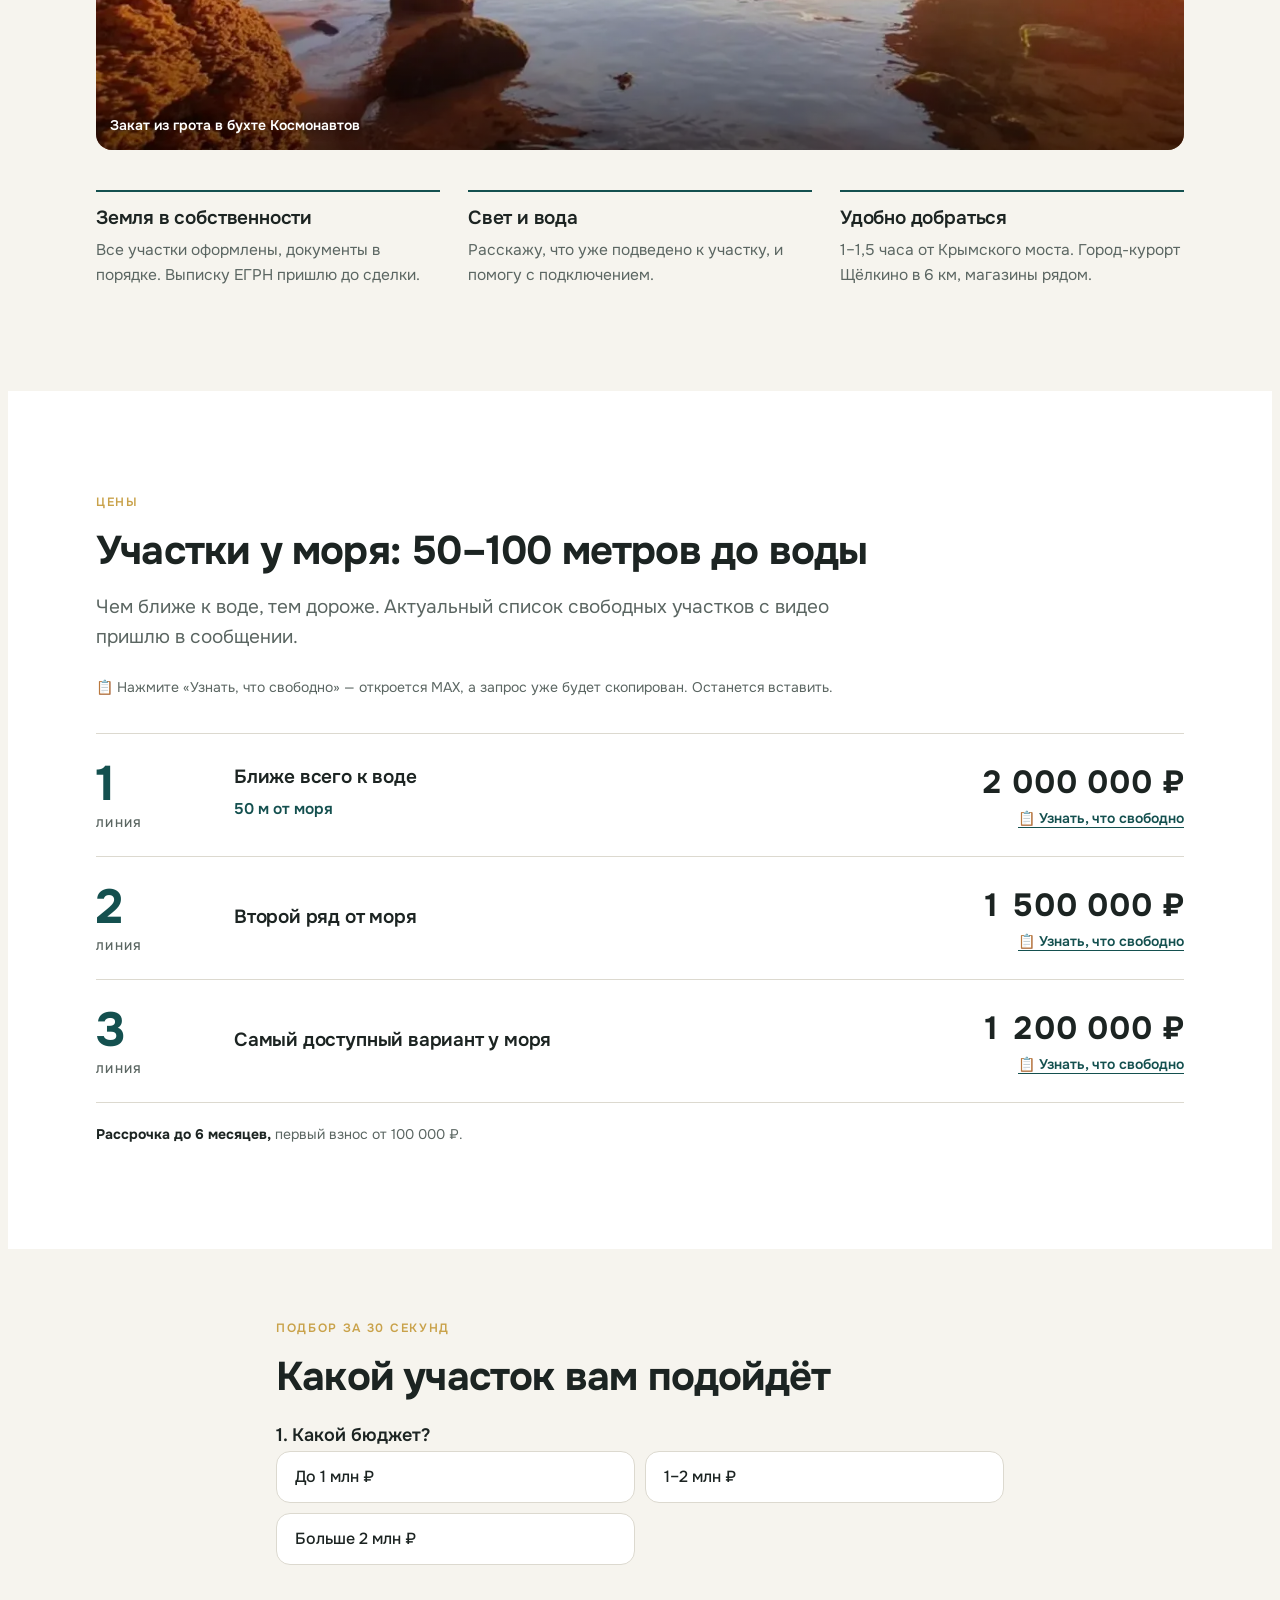
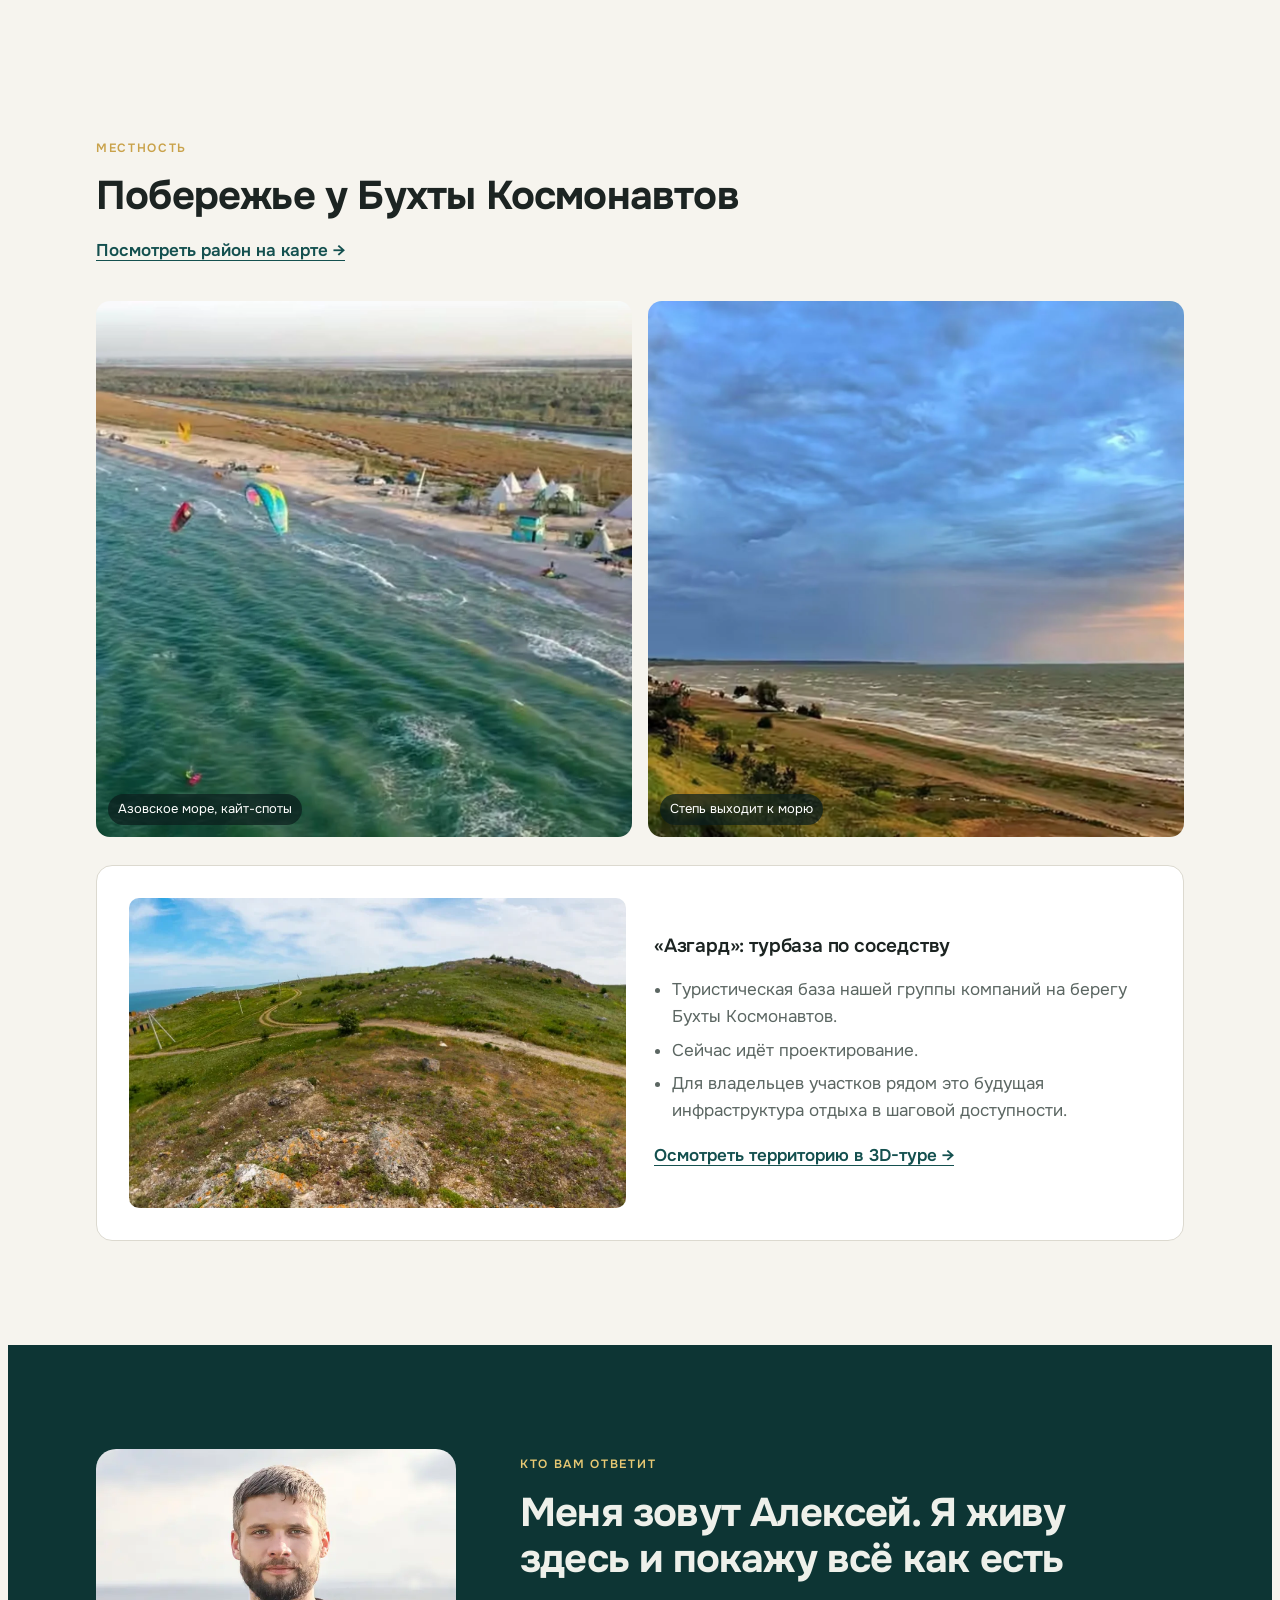
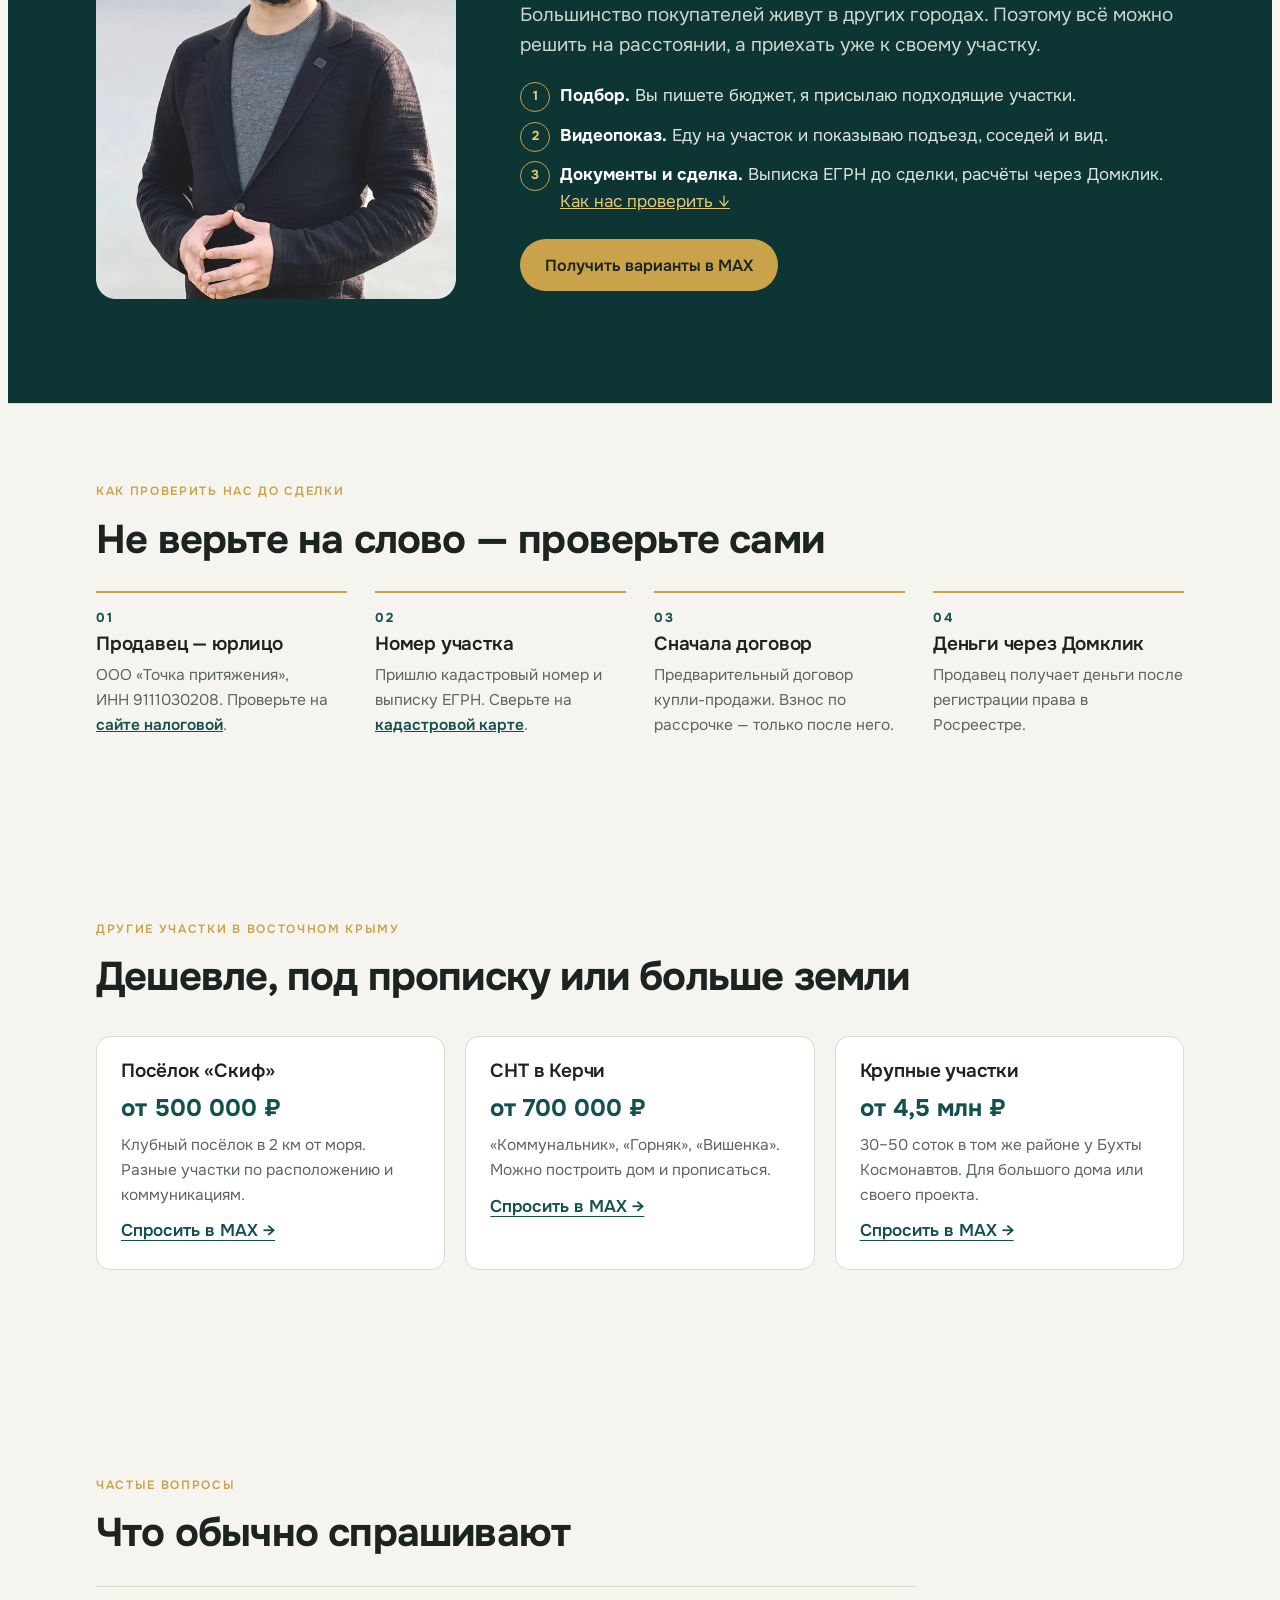
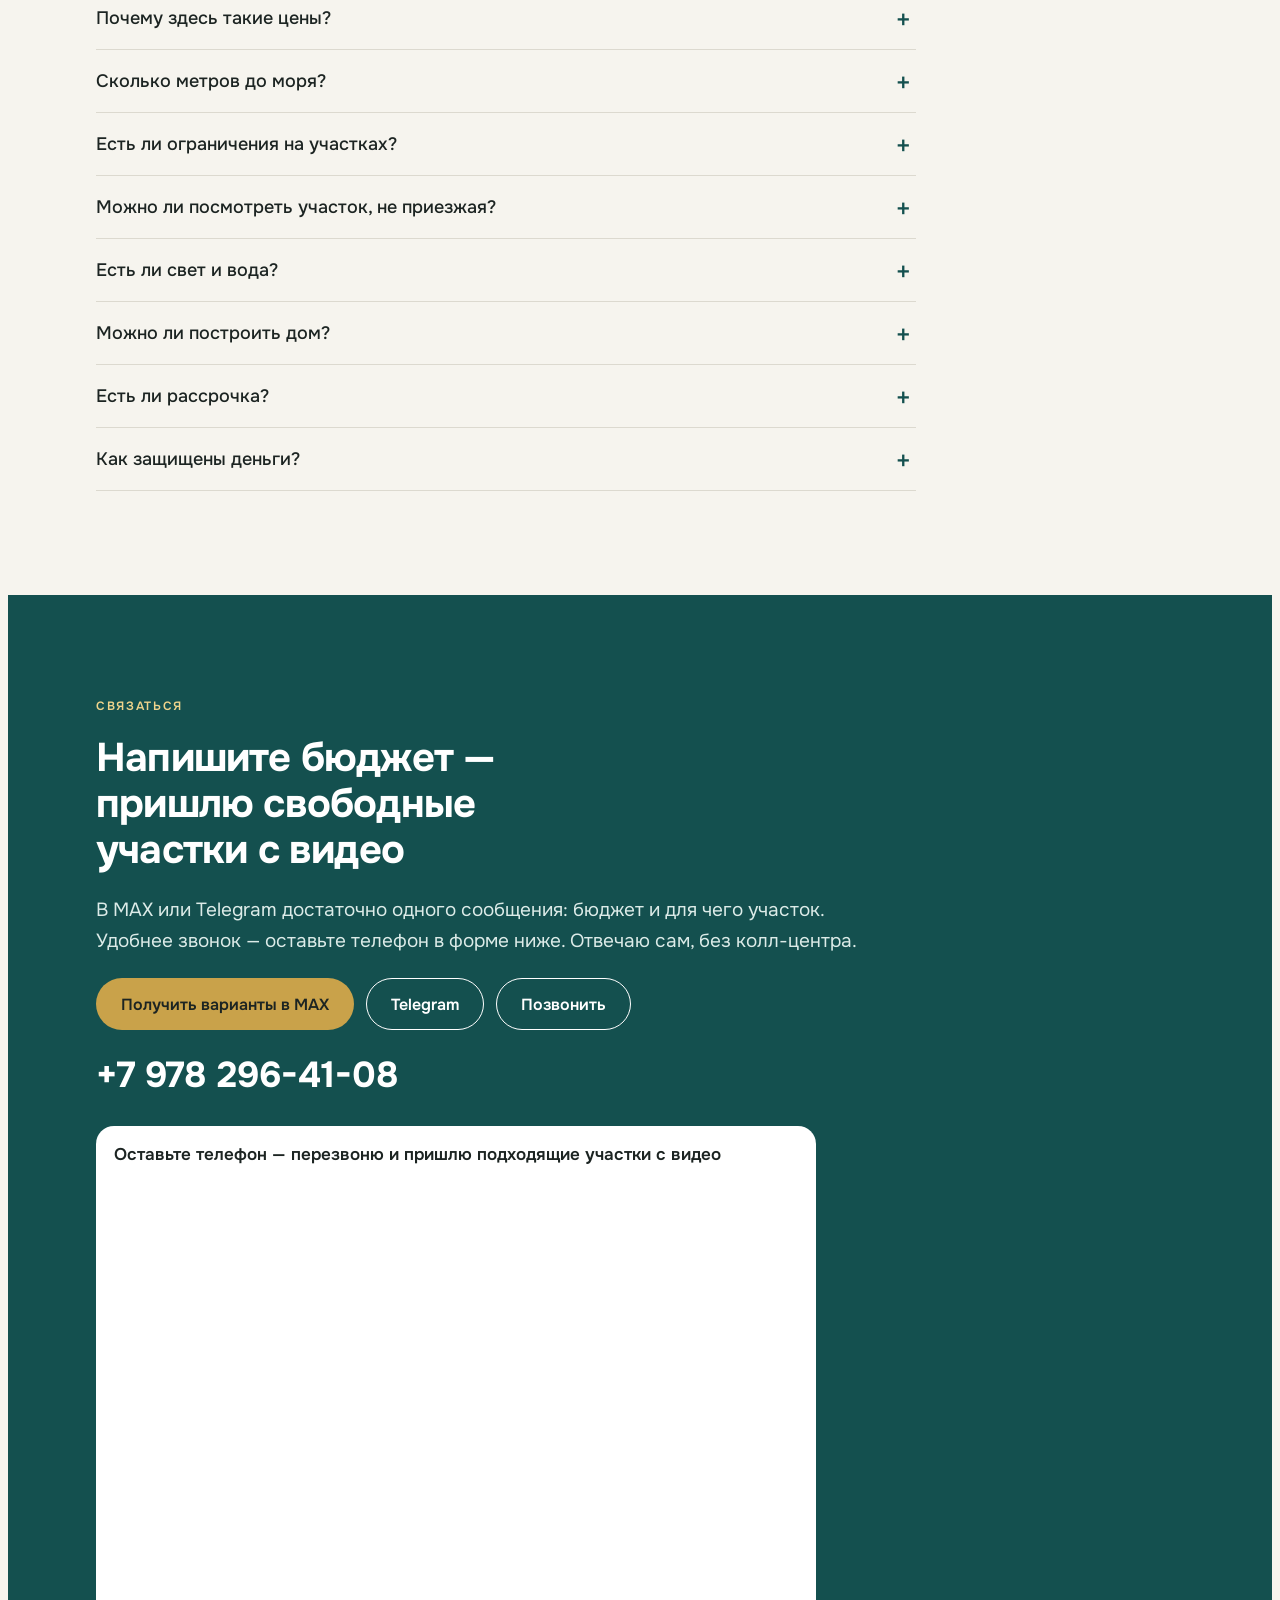
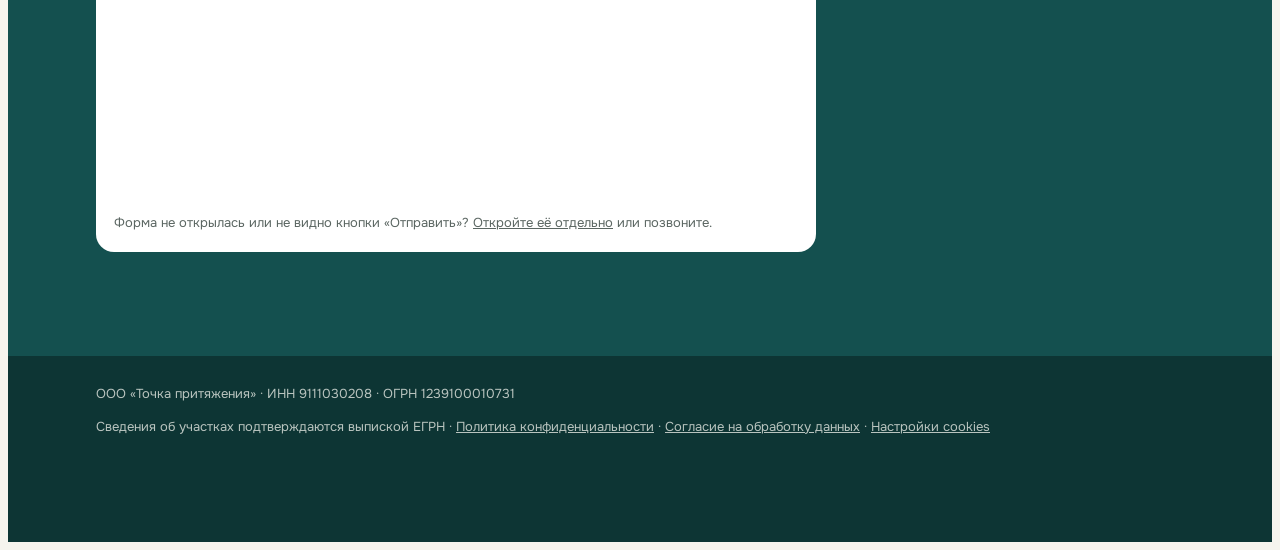
==== commit 9d9638cc: "Блок доверия: компактнее, без повторов, якорь под шапкой Co-Authored-By: Claude Opus 5.5 <noreply@an" ====
--- a/index.html
+++ b/index.html
@@ -90,15 +90,15 @@
 .why-grid div{display:grid;gap:8px;align-content:start;border-top:2px solid var(--sea);padding-top:16px}
 .why-grid p{color:var(--muted);font-size:15.5px}
 /* как проверить нас */
-.check{border-top:1px solid var(--line)}
-.check-grid{display:grid;grid-template-columns:repeat(4,minmax(0,1fr));gap:28px;margin-top:36px}
+.check{border-top:1px solid var(--line);padding-block:clamp(44px,7vw,80px);scroll-margin-top:62px}
+.check-grid{display:grid;grid-template-columns:repeat(4,minmax(0,1fr));gap:28px;margin-top:28px}
 .check-grid div{display:grid;gap:8px;align-content:start;border-top:2px solid var(--straw);padding-top:16px}
 .check-grid p{color:var(--muted);font-size:15.5px}
 .check-grid .num{font:700 13px var(--body);letter-spacing:.12em;color:var(--sea)}
 .check-grid a{color:var(--sea);font-weight:600}
-.check-note{margin-top:26px;font-size:14px;color:var(--muted);max-width:70ch}
 @media (max-width:1000px){.check-grid{grid-template-columns:1fr 1fr}}
-@media (max-width:760px){.check-grid{grid-template-columns:1fr;gap:22px}}
+@media (max-width:760px){.check-grid{grid-template-columns:1fr 1fr;gap:20px 14px}.check-grid h3{font-size:16px}.check-grid p{font-size:14px;line-height:1.5}}
+@media (max-width:340px){.check-grid{grid-template-columns:1fr}}
 
 /* цены */
 .prices{background:var(--card)}
@@ -392,8 +392,7 @@
         <ol class="me-steps">
           <li><b>Подбор.</b> Вы пишете бюджет, я присылаю подходящие участки.</li>
           <li><b>Видеопоказ.</b> Еду на участок и показываю подъезд, соседей и вид.</li>
-          <li><b>Документы.</b> Присылаю выписку ЕГРН до сделки.</li>
-          <li><b>Сделка.</b> Безопасные расчёты через Домклик, регистрация в Росреестре.</li>
+          <li><b>Документы и сделка.</b> Выписка ЕГРН до сделки, расчёты через Домклик. <a href="#proverka" style="color:#e7c873">Как нас проверить ↓</a></li>
         </ol>
         <div class="btns" style="margin-top:6px"><a class="btn btn-max" href="https://max.ru/u/f9LHodD0cOLz-leCnvMTNQNCGHl_K2LRundalWSaDo_sZQo77Q3Mp65kQ8g" target="_blank" rel="noopener">Получить варианты в MAX</a></div>
       </div>
@@ -404,16 +403,14 @@
     <div class="wrap">
       <div class="stack">
         <p class="label">Как проверить нас до сделки</p>
-        <h2>Не верьте на слово — проверьте сами за пять минут</h2>
-        <p class="lead">Всё, что ниже, можно проверить в государственных сервисах, ещё до звонка и до встречи.</p>
+        <h2>Не верьте на слово — проверьте сами</h2>
       </div>
       <div class="check-grid">
-        <div><span class="num">01 · ПРОДАВЕЦ</span><h3>Юрлицо, а не частник</h3><p>ООО «Точка притяжения», ИНН&nbsp;9111030208, ОГРН&nbsp;1239100010731. Введите ИНН на <a href="https://egrul.nalog.ru/" target="_blank" rel="noopener">сайте налоговой</a> — увидите дату регистрации и руководителя.</p></div>
-        <div><span class="num">02 · УЧАСТОК</span><h3>Кадастровый номер — до встречи</h3><p>Пришлю номер выбранного участка. Найдите его на <a href="https://nspd.gov.ru/map" target="_blank" rel="noopener">публичной кадастровой карте</a>: площадь, границы, вид использования.</p></div>
-        <div><span class="num">03 · ДОГОВОР</span><h3>Сначала договор, потом деньги</h3><p>Подписываем предварительный договор купли-продажи. Первый взнос по рассрочке — только после него.</p></div>
-        <div><span class="num">04 · РАСЧЁТЫ</span><h3>Деньги через Домклик</h3><p>Сервис безопасных расчётов: продавец получает деньги только после регистрации права в Росреестре.</p></div>
-      </div>
-      <p class="check-note">Налоговая, кадастровая карта и Росреестр — государственные сервисы, на их данные мы не влияем. Выписку ЕГРН по участку пришлю до сделки.</p>
+        <div><span class="num">01</span><h3>Продавец — юрлицо</h3><p>ООО «Точка притяжения», ИНН&nbsp;9111030208. Проверьте на <a href="https://egrul.nalog.ru/" target="_blank" rel="noopener">сайте налоговой</a>.</p></div>
+        <div><span class="num">02</span><h3>Номер участка</h3><p>Пришлю кадастровый номер и выписку ЕГРН. Сверьте на <a href="https://nspd.gov.ru/map" target="_blank" rel="noopener">кадастровой карте</a>.</p></div>
+        <div><span class="num">03</span><h3>Сначала договор</h3><p>Предварительный договор купли-продажи. Взнос по рассрочке — только после него.</p></div>
+        <div><span class="num">04</span><h3>Деньги через Домклик</h3><p>Продавец получает деньги после регистрации права в Росреестре.</p></div>
+      </div>
     </div>
   </section>
 
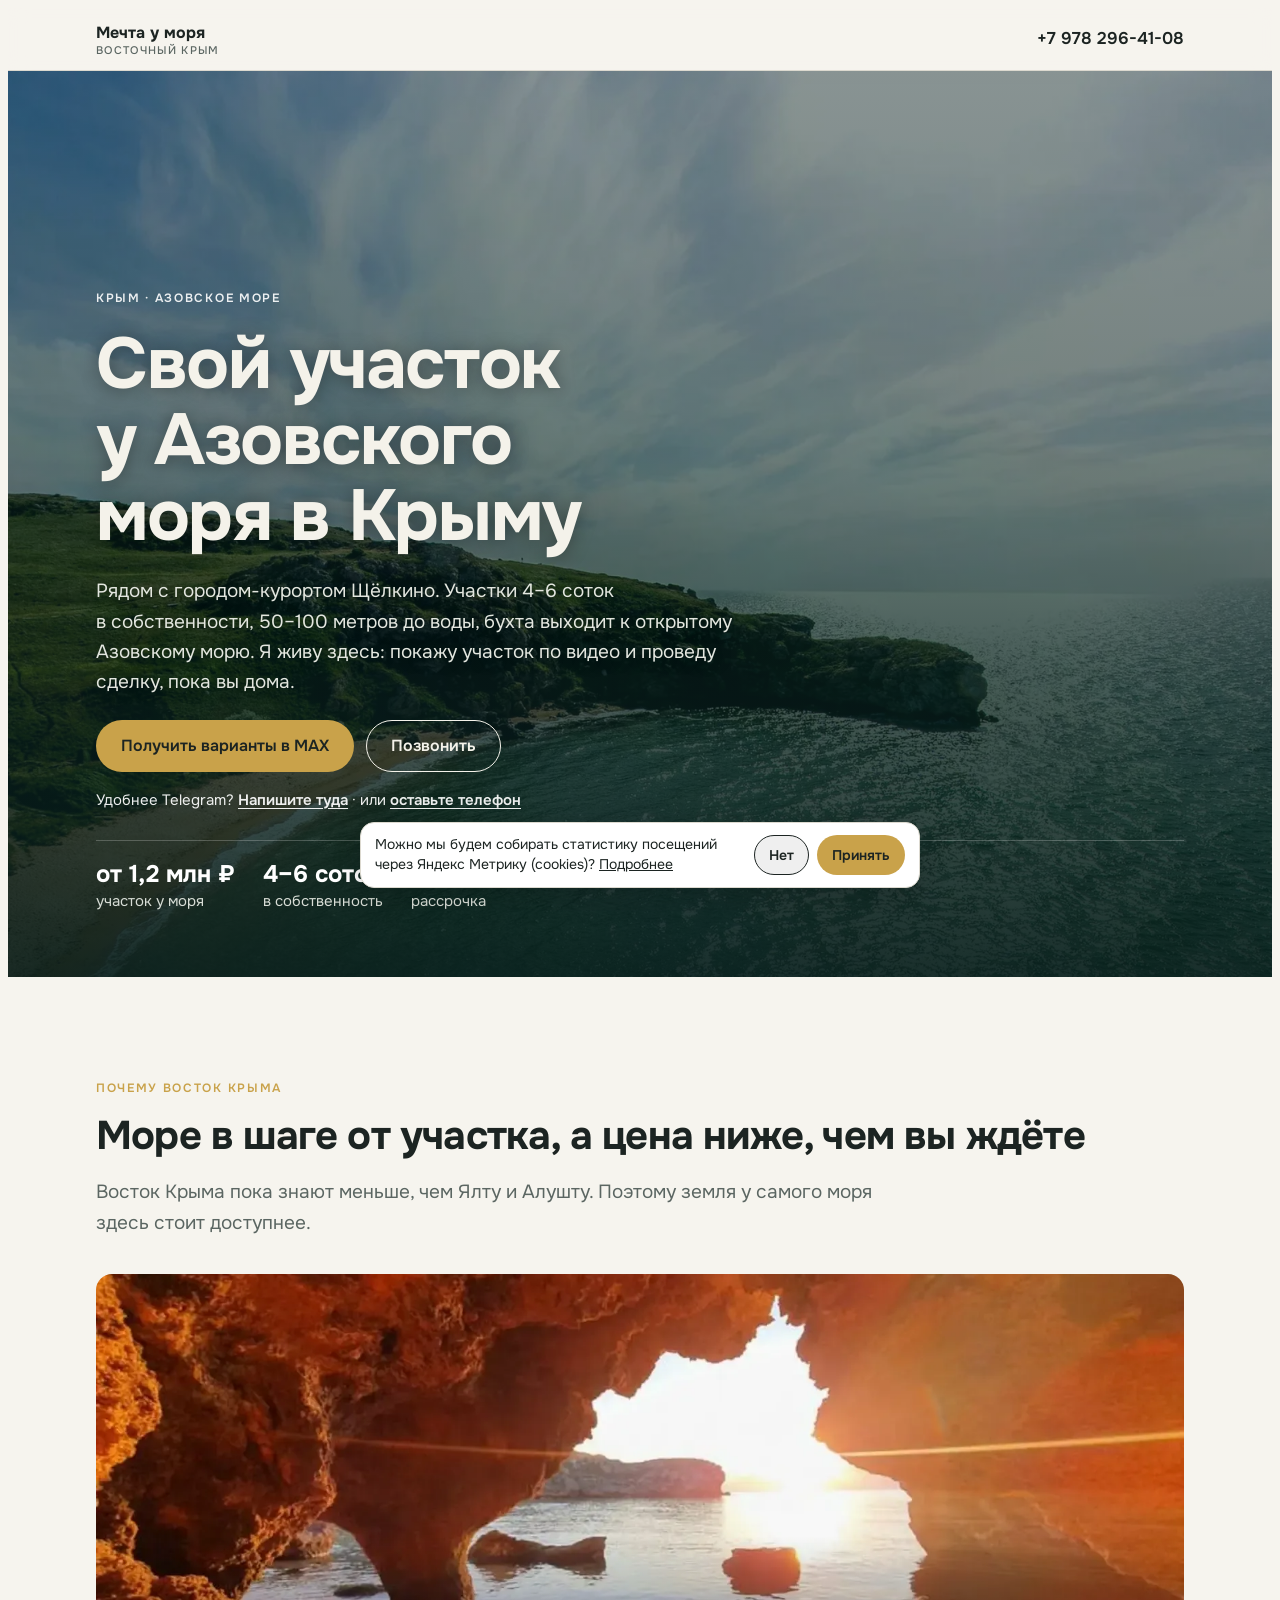
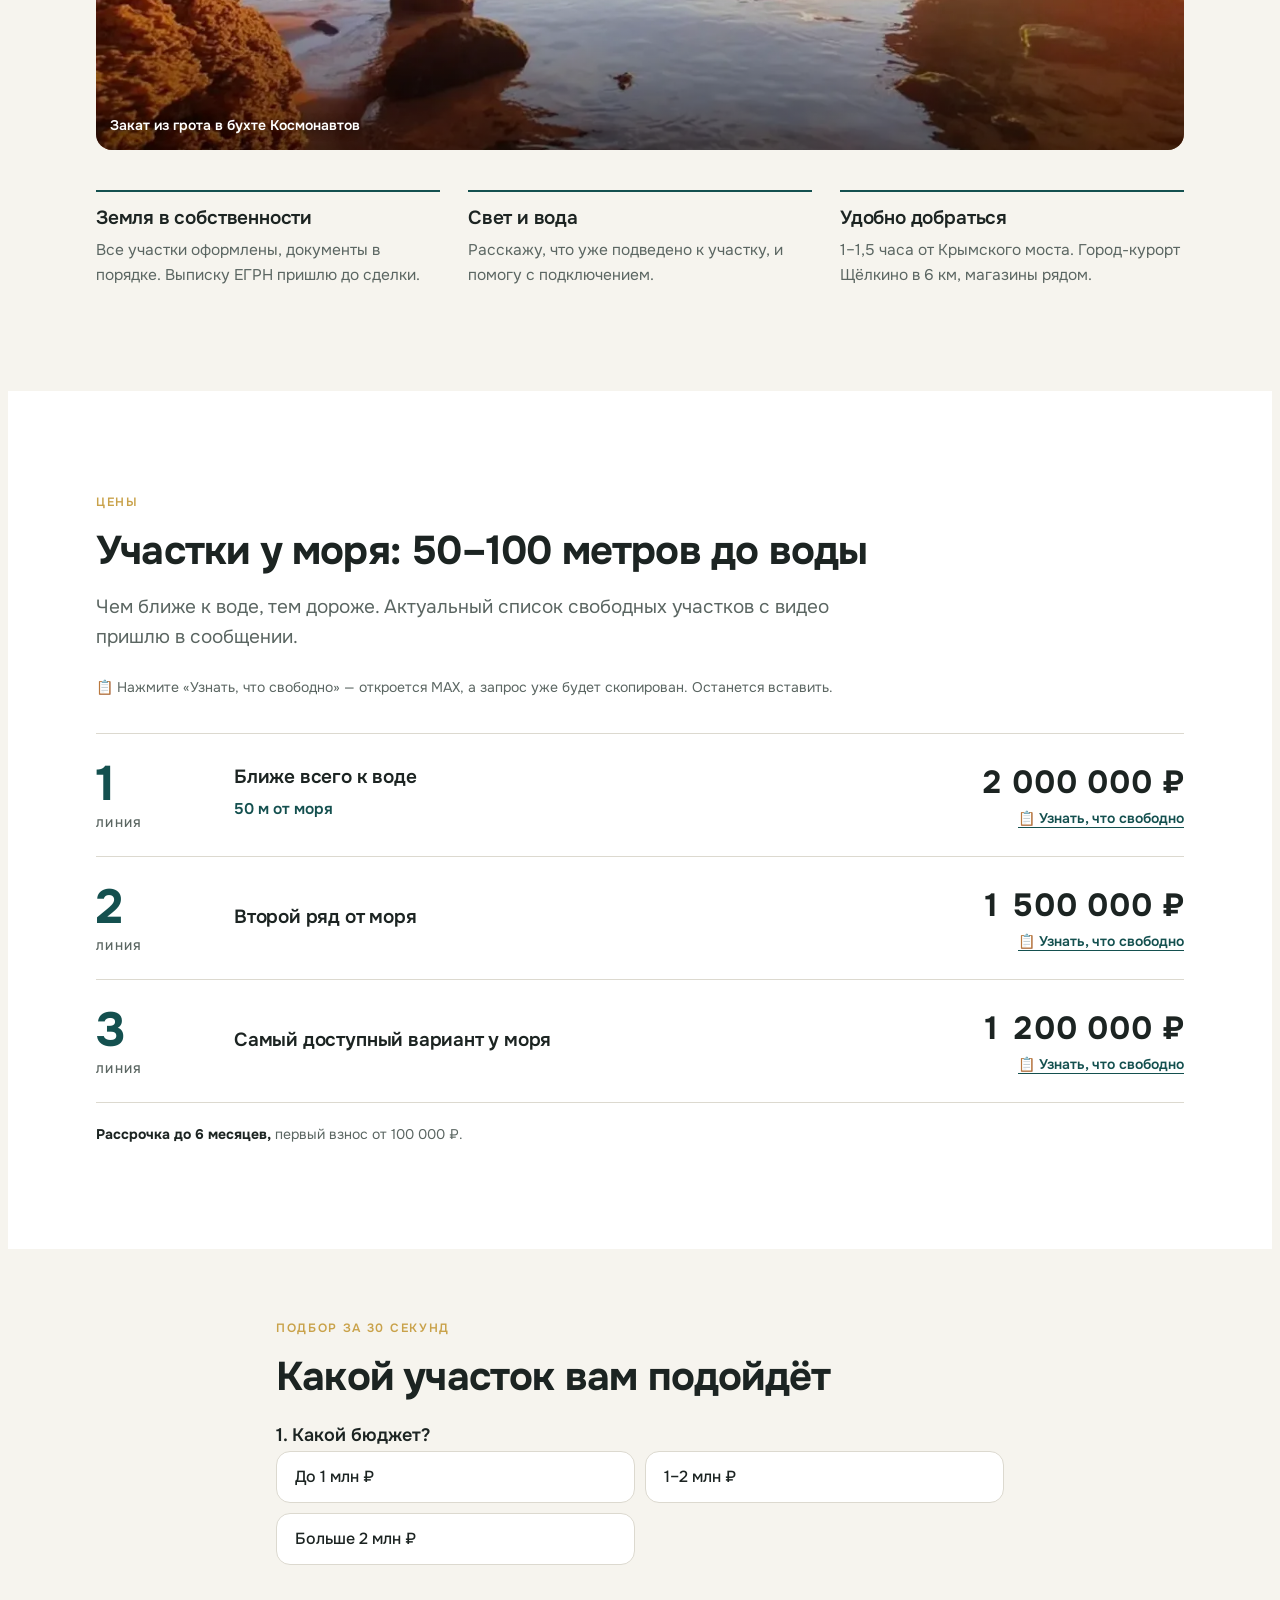
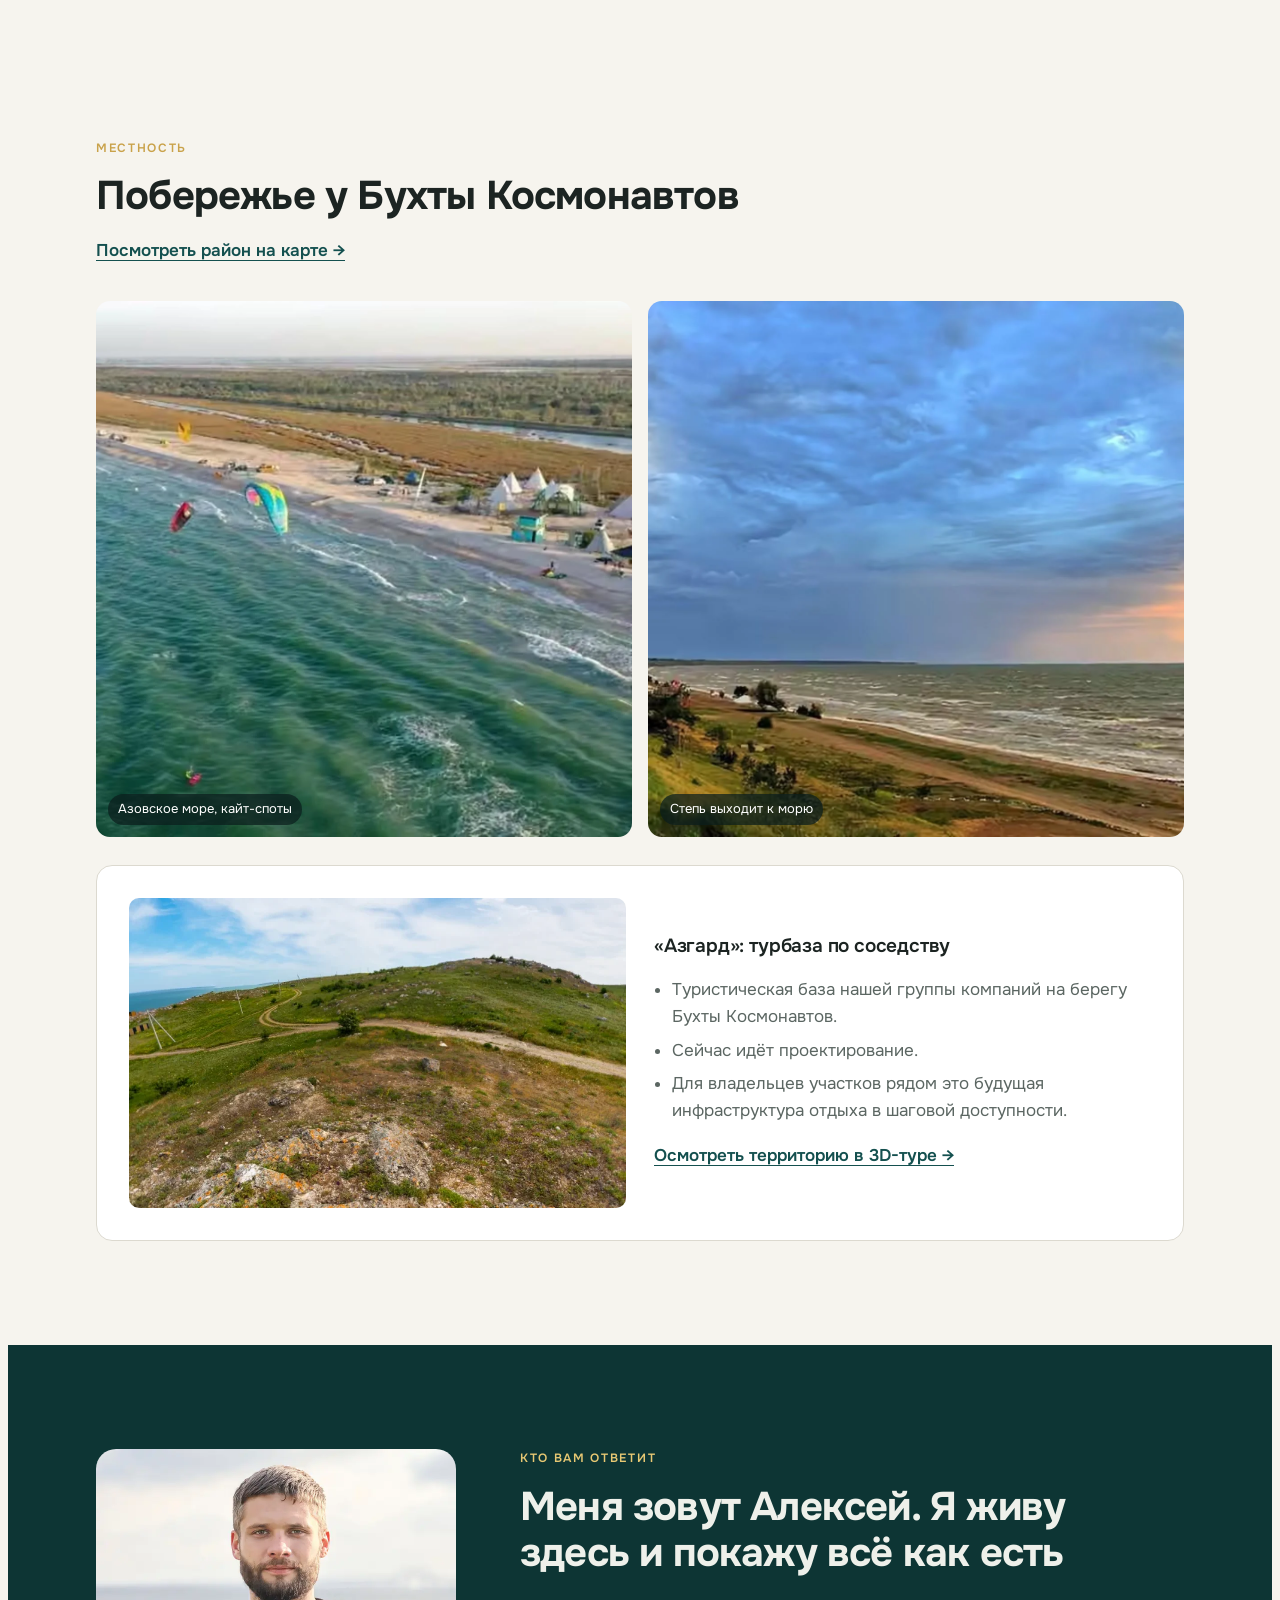
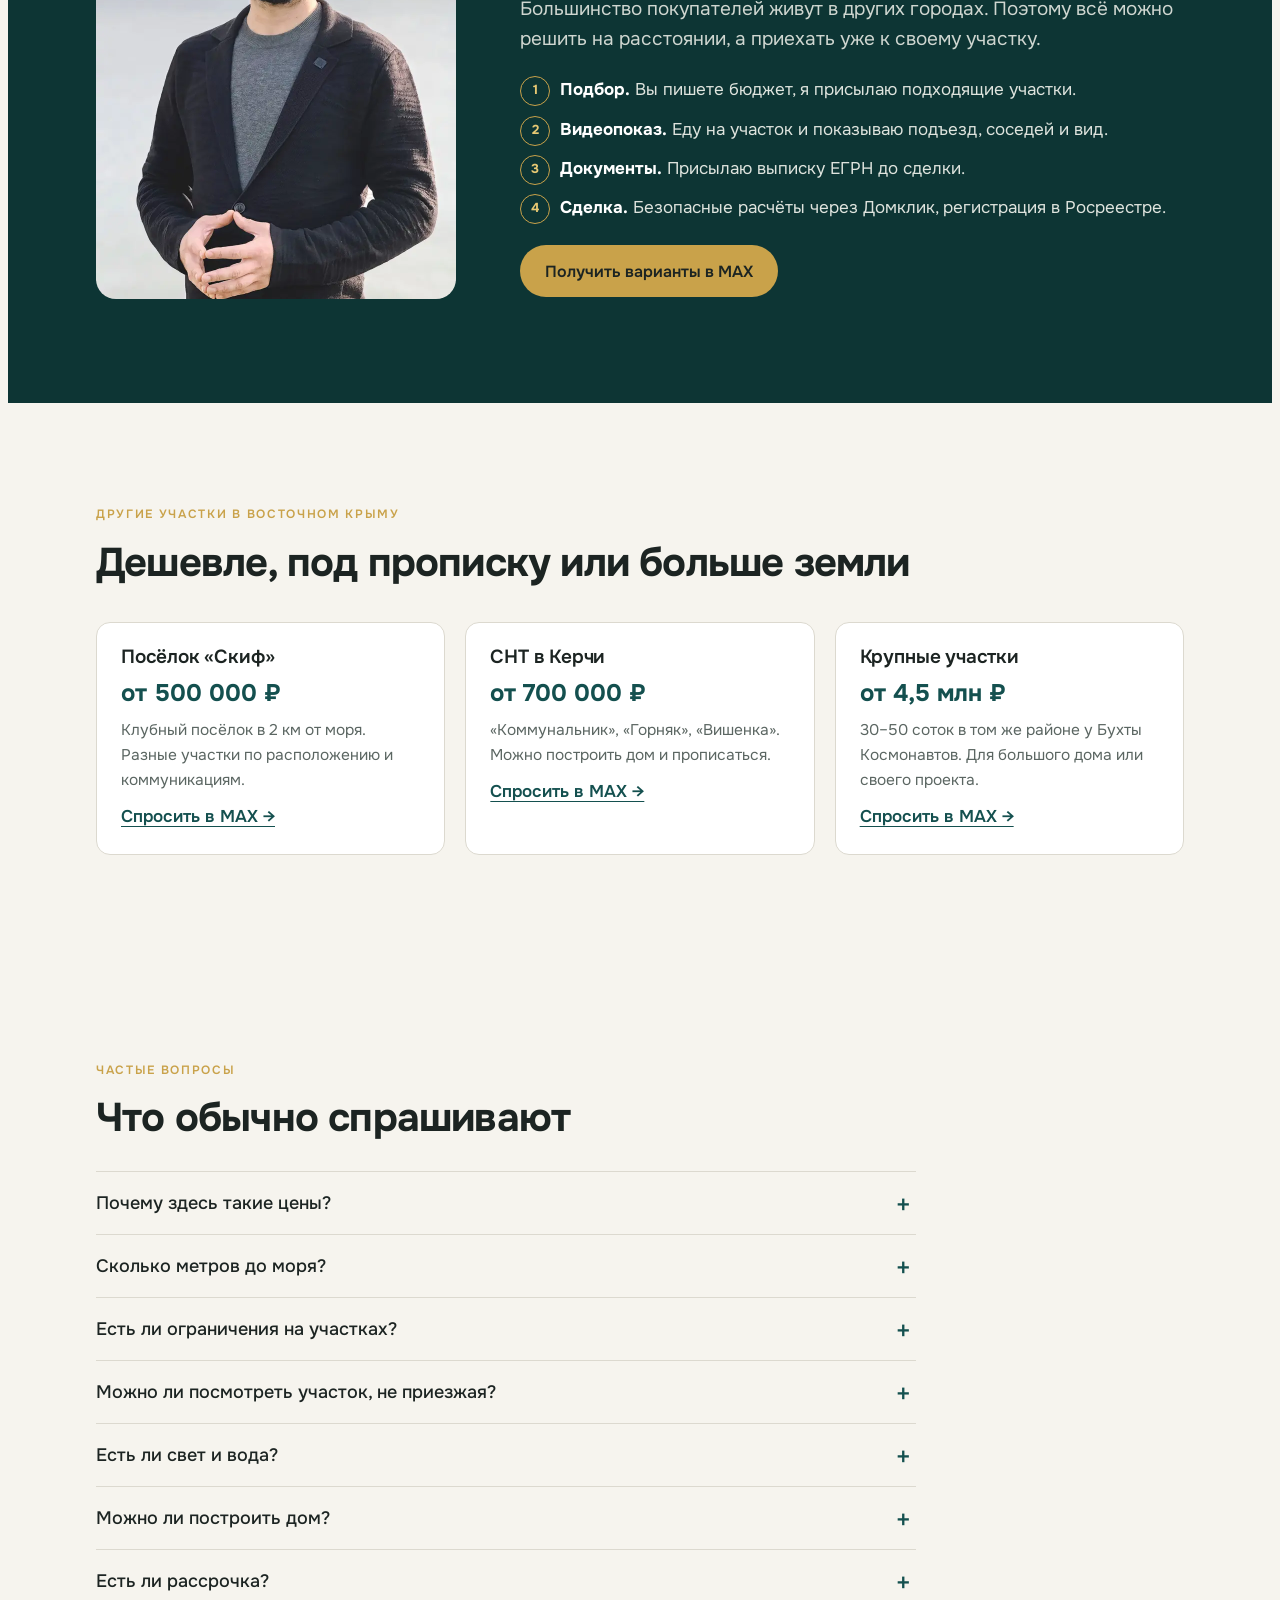
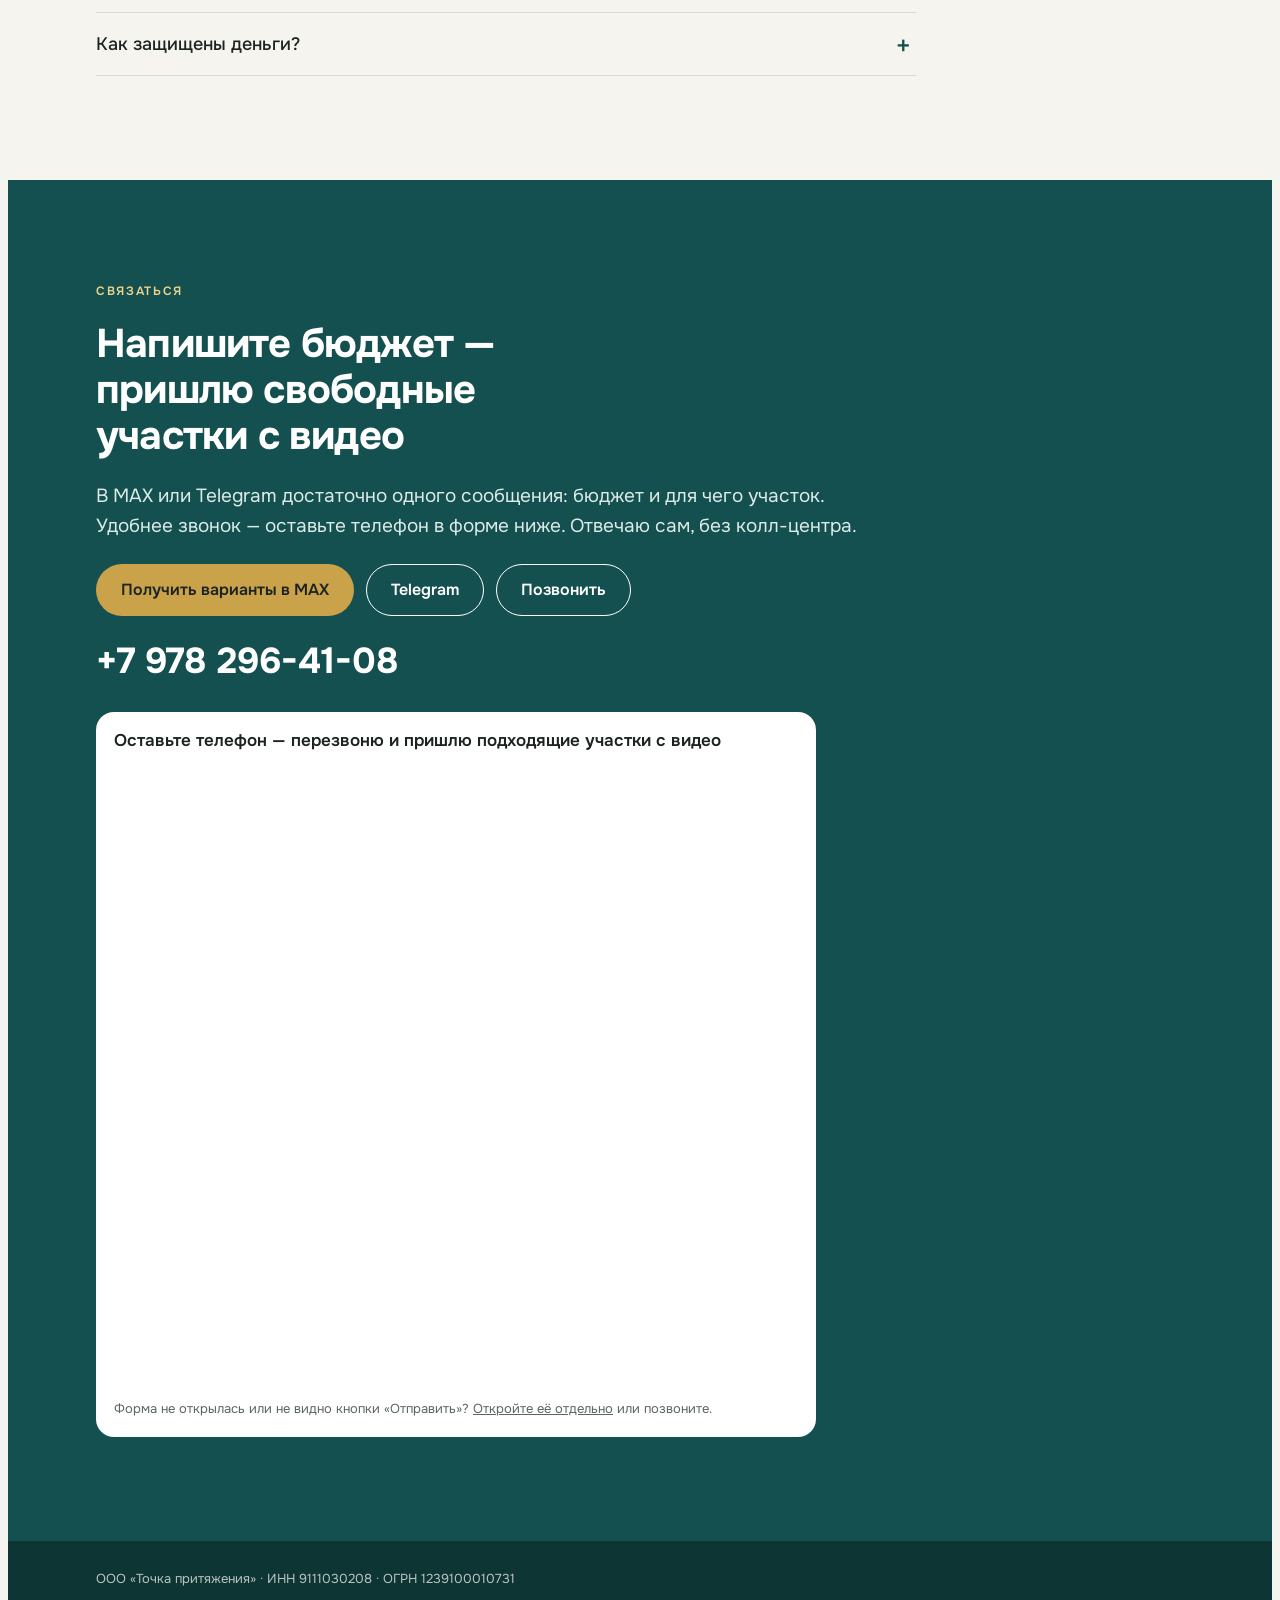
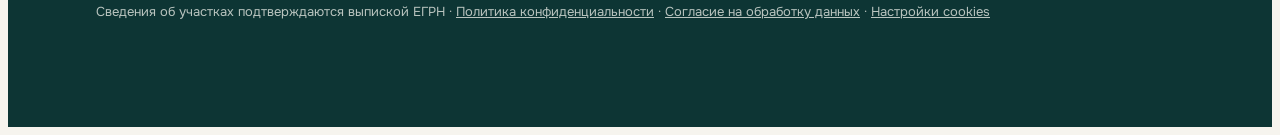
==== commit 16294dcc: "Аварийная подготовка: рабочий домен, Метрика, запрет индексации (только recovery ветка)" ====
--- a/index.html
+++ b/index.html
@@ -12,9 +12,9 @@
 <meta property="og:site_name" content="Мечта у моря">
 <meta property="og:title" content="Участки у Азовского моря в Крыму, рядом со Щёлкино, от 1,2 млн ₽">
 <meta property="og:description" content="4–6 соток в собственность в 50–100 метрах от моря, рядом с бухтой Космонавтов. Покажу по видео и проведу сделку удалённо.">
-<meta property="og:image" content="https://daridarom.github.io/zemlya-u-morya-krym/assets/photos/hero.webp">
+<meta property="og:image" content="https://mechta-u-morya.ru/assets/photos/hero.webp">
 <script type="application/ld+json">
-{"@context":"https://schema.org","@type":"RealEstateAgent","name":"Мечта у моря — ООО «Точка притяжения»","telephone":"+7-978-296-41-08","areaServed":["Щёлкино","Ленинский район, Республика Крым","Керчь"],"priceRange":"500 000 – 4 500 000 ₽","image":"https://daridarom.github.io/zemlya-u-morya-krym/assets/photos/hero.webp"}
+{"@context":"https://schema.org","@type":"RealEstateAgent","name":"Мечта у моря — ООО «Точка притяжения»","telephone":"+7-978-296-41-08","areaServed":["Щёлкино","Ленинский район, Республика Крым","Керчь"],"priceRange":"500 000 – 4 500 000 ₽","image":"https://mechta-u-morya.ru/assets/photos/hero.webp"}
 </script>
 <link rel="preload" as="image" href="assets/photos/hero.webp">
 <link rel="preload" as="font" type="font/woff" href="assets/fonts/onest-var.woff" crossorigin>
@@ -89,16 +89,6 @@
 .why-grid{display:grid;grid-template-columns:repeat(3,minmax(0,1fr));gap:28px;margin-top:40px}
 .why-grid div{display:grid;gap:8px;align-content:start;border-top:2px solid var(--sea);padding-top:16px}
 .why-grid p{color:var(--muted);font-size:15.5px}
-/* как проверить нас */
-.check{border-top:1px solid var(--line);padding-block:clamp(44px,7vw,80px);scroll-margin-top:62px}
-.check-grid{display:grid;grid-template-columns:repeat(4,minmax(0,1fr));gap:28px;margin-top:28px}
-.check-grid div{display:grid;gap:8px;align-content:start;border-top:2px solid var(--straw);padding-top:16px}
-.check-grid p{color:var(--muted);font-size:15.5px}
-.check-grid .num{font:700 13px var(--body);letter-spacing:.12em;color:var(--sea)}
-.check-grid a{color:var(--sea);font-weight:600}
-@media (max-width:1000px){.check-grid{grid-template-columns:1fr 1fr}}
-@media (max-width:760px){.check-grid{grid-template-columns:1fr 1fr;gap:20px 14px}.check-grid h3{font-size:16px}.check-grid p{font-size:14px;line-height:1.5}}
-@media (max-width:340px){.check-grid{grid-template-columns:1fr}}
 
 /* цены */
 .prices{background:var(--card)}
@@ -247,6 +237,7 @@
 </style>
 
 <script type="application/ld+json">{"@context": "https://schema.org", "@type": "FAQPage", "mainEntity": [{"@type": "Question", "name": "Почему здесь такие цены?", "acceptedAnswer": {"@type": "Answer", "text": "Восток Крыма пока менее известен, и спрос здесь ниже. Это не скидка за недостатки: все участки в собственности, документы в порядке."}}, {"@type": "Question", "name": "Сколько метров до моря?", "acceptedAnswer": {"@type": "Answer", "text": "Первая линия — 50 метров до воды, вторая и третья — до 100 метров. Точное расстояние до каждого свободного участка покажу на карте и на видео."}}, {"@type": "Question", "name": "Есть ли ограничения на участках?", "acceptedAnswer": {"@type": "Answer", "text": "У части участков есть охранные зоны, например вдоль коммуникаций. Они указаны в выписке ЕГРН, и по каждому участку я скажу об этом заранее, до сделки."}}, {"@type": "Question", "name": "Можно ли посмотреть участок, не приезжая?", "acceptedAnswer": {"@type": "Answer", "text": "Да. Я приеду на участок и покажу его по видео: подъезд, границы, соседей, вид на море. Приехать лично можно позже, перед сделкой."}}, {"@type": "Question", "name": "Есть ли свет и вода?", "acceptedAnswer": {"@type": "Answer", "text": "Зависит от участка. По каждому варианту расскажу, что уже подведено и как подключить остальное. С подключением помогаем."}}, {"@type": "Question", "name": "Можно ли построить дом?", "acceptedAnswer": {"@type": "Answer", "text": "Зависит от разрешённого использования конкретного участка. По каждому варианту скажу, что можно строить. Если строительство возможно, построим дом под ключ."}}, {"@type": "Question", "name": "Есть ли рассрочка?", "acceptedAnswer": {"@type": "Answer", "text": "Да, до 6 месяцев, первый взнос от 100 000 ₽. Условия по конкретному участку расскажу в разговоре."}}, {"@type": "Question", "name": "Как защищены деньги?", "acceptedAnswer": {"@type": "Answer", "text": "Расчёты проходят через сервис безопасных сделок Домклик. Продавец получает деньги после регистрации перехода права в Росреестре."}}]}</script>
+<link rel="canonical" href="https://mechta-u-morya.ru/">
 </head>
 <body>
 <header class="top">
@@ -392,24 +383,10 @@
         <ol class="me-steps">
           <li><b>Подбор.</b> Вы пишете бюджет, я присылаю подходящие участки.</li>
           <li><b>Видеопоказ.</b> Еду на участок и показываю подъезд, соседей и вид.</li>
-          <li><b>Документы и сделка.</b> Выписка ЕГРН до сделки, расчёты через Домклик. <a href="#proverka" style="color:#e7c873">Как нас проверить ↓</a></li>
+          <li><b>Документы.</b> Присылаю выписку ЕГРН до сделки.</li>
+          <li><b>Сделка.</b> Безопасные расчёты через Домклик, регистрация в Росреестре.</li>
         </ol>
         <div class="btns" style="margin-top:6px"><a class="btn btn-max" href="https://max.ru/u/f9LHodD0cOLz-leCnvMTNQNCGHl_K2LRundalWSaDo_sZQo77Q3Mp65kQ8g" target="_blank" rel="noopener">Получить варианты в MAX</a></div>
-      </div>
-    </div>
-  </section>
-
-  <section class="check" id="proverka">
-    <div class="wrap">
-      <div class="stack">
-        <p class="label">Как проверить нас до сделки</p>
-        <h2>Не верьте на слово — проверьте сами</h2>
-      </div>
-      <div class="check-grid">
-        <div><span class="num">01</span><h3>Продавец — юрлицо</h3><p>ООО «Точка притяжения», ИНН&nbsp;9111030208. Проверьте на <a href="https://egrul.nalog.ru/" target="_blank" rel="noopener">сайте налоговой</a>.</p></div>
-        <div><span class="num">02</span><h3>Номер участка</h3><p>Пришлю кадастровый номер и выписку ЕГРН. Сверьте на <a href="https://nspd.gov.ru/map" target="_blank" rel="noopener">кадастровой карте</a>.</p></div>
-        <div><span class="num">03</span><h3>Сначала договор</h3><p>Предварительный договор купли-продажи. Взнос по рассрочке — только после него.</p></div>
-        <div><span class="num">04</span><h3>Деньги через Домклик</h3><p>Продавец получает деньги после регистрации права в Росреестре.</p></div>
       </div>
     </div>
   </section>
@@ -508,7 +485,20 @@
   }
 }());
 </script>
-<!--METRIKA-->
+<script>
+window.YM_ID=113903910;
+window.loadYM=function(){
+  if(window.ymLoaded)return;
+  window.ymLoaded=true;
+  (function(m,e,t,r,i,k,a){
+    m[i]=m[i]||function(){(m[i].a=m[i].a||[]).push(arguments)};
+    m[i].l=1*new Date();
+    for(var j=0;j<document.scripts.length;j++){if(document.scripts[j].src===r){return;}}
+    k=e.createElement(t);a=e.getElementsByTagName(t)[0];k.async=1;k.src=r;a.parentNode.insertBefore(k,a);
+  })(window,document,"script","https://mc.yandex.ru/metrika/tag.js","ym");
+  ym(113903910,"init",{clickmap:true,trackLinks:true,accurateTrackBounce:true,webvisor:true});
+};
+</script>
 <script>
 (function(){
   /* Плашка cookies: показываем один раз */
